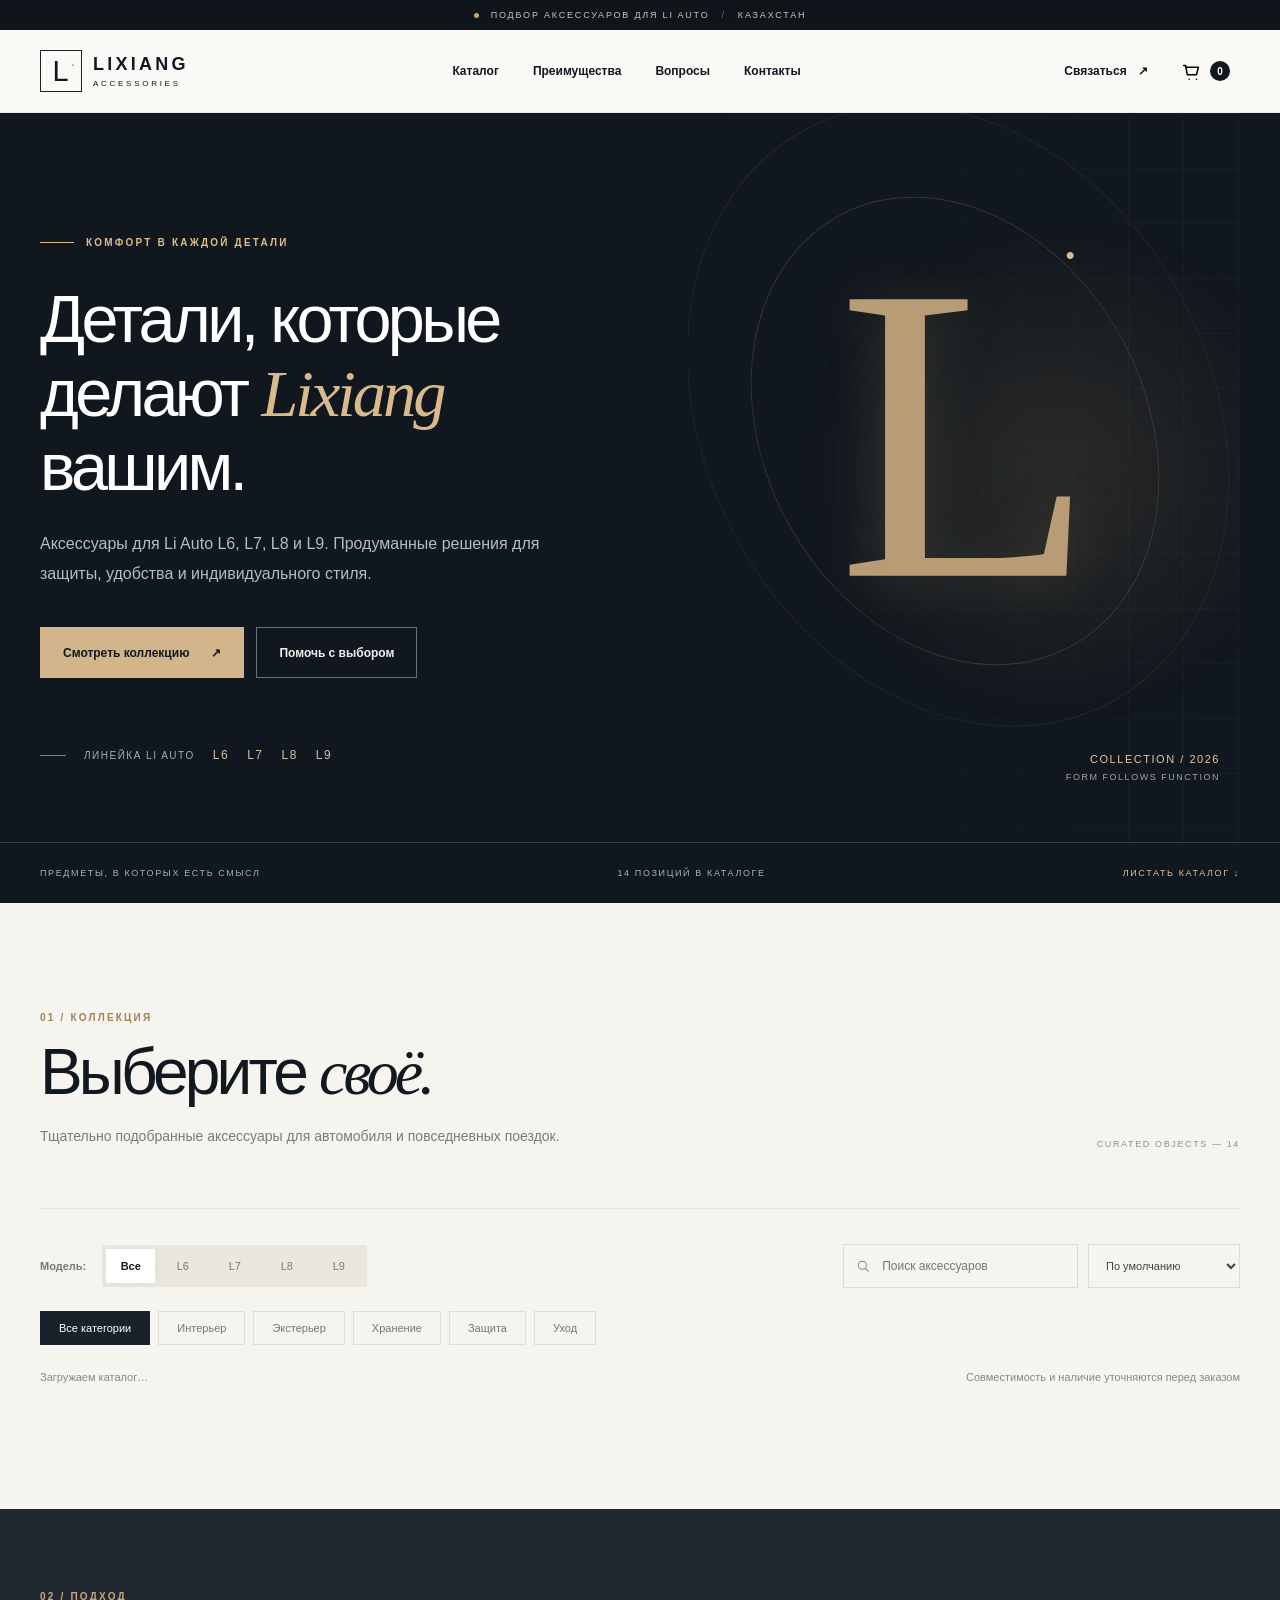
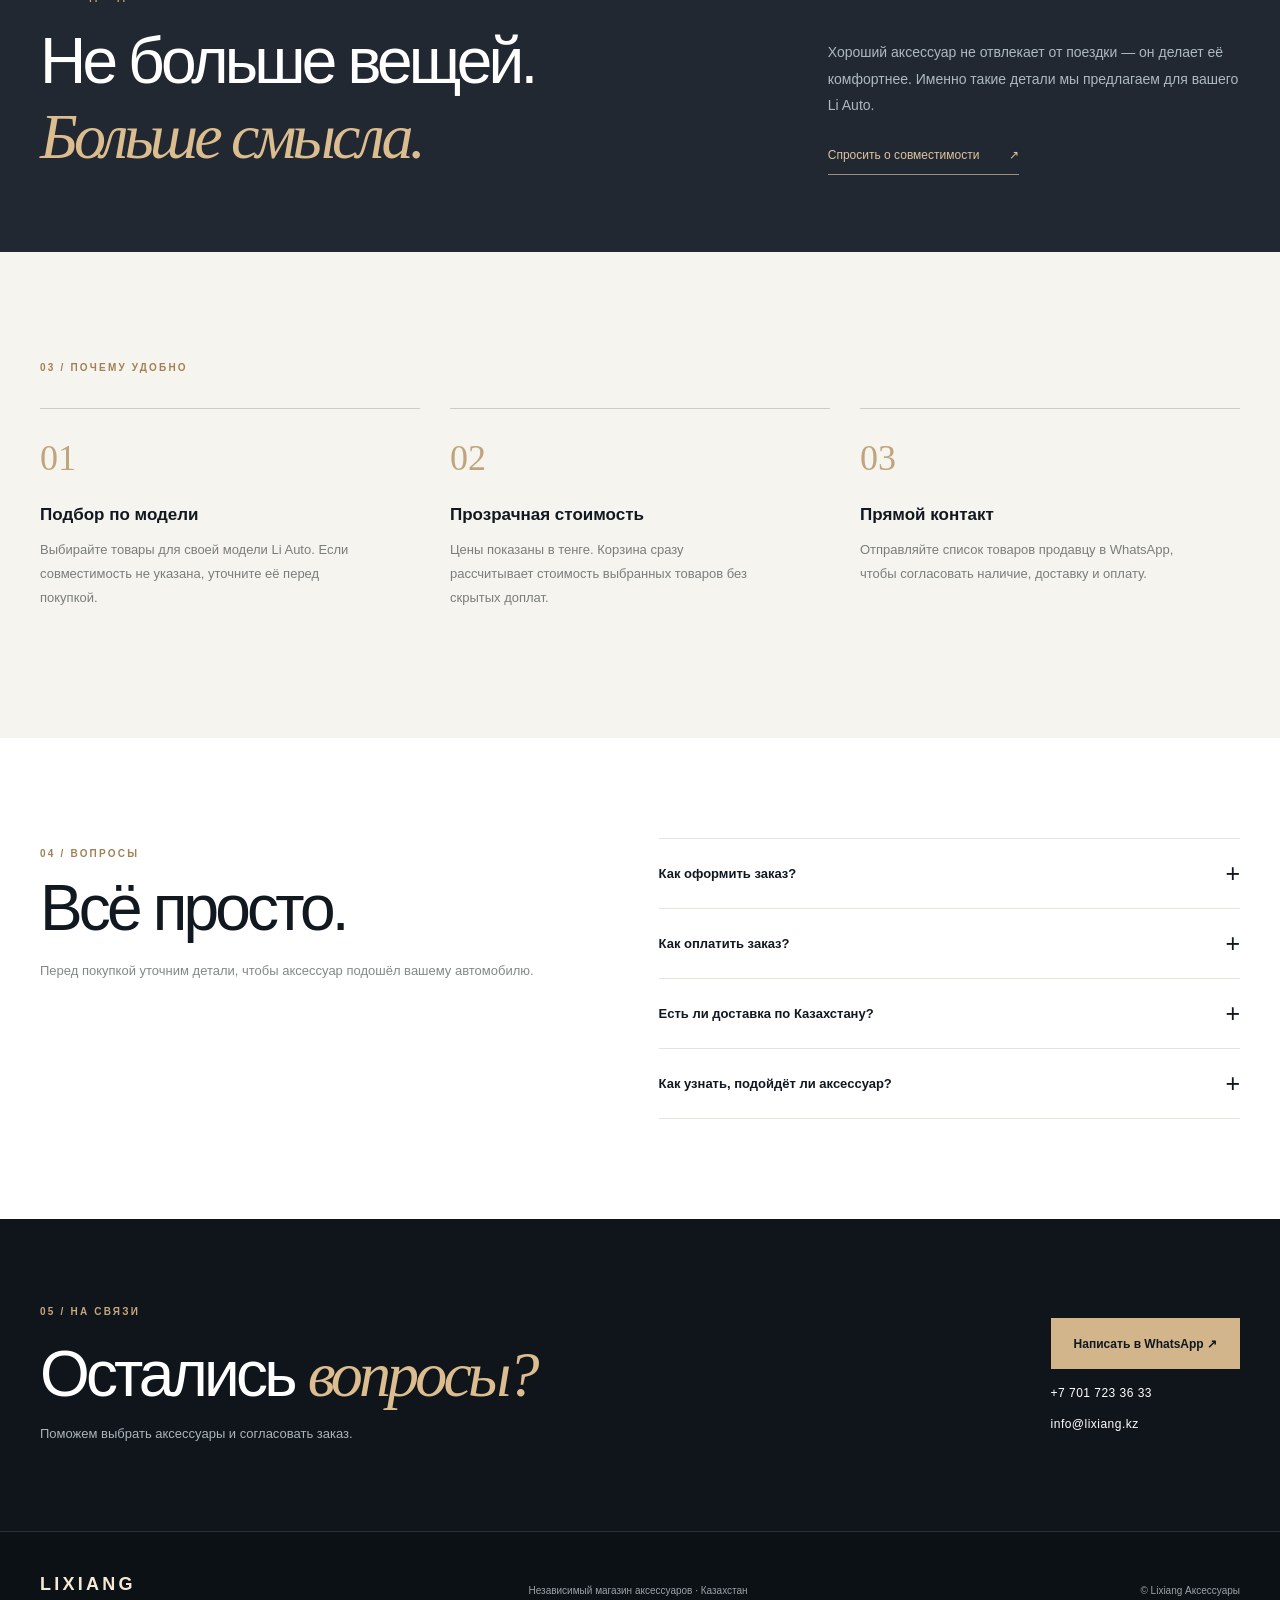
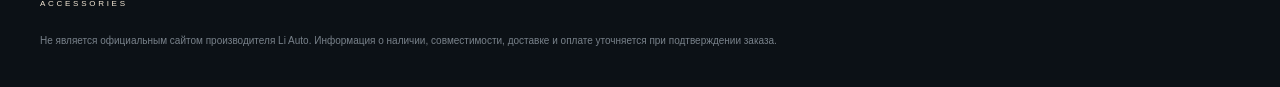
==== shop/index.html @ 600339a7 "feat(shop): add independent Lixiang accessories storefront without Lovable" ====
<!doctype html>
<html lang="ru">
<head>
<meta charset="utf-8">
<meta http-equiv="Content-Security-Policy" content="default-src 'self'; base-uri 'none'; object-src 'none'; script-src 'self' 'sha256-3fXOrPeGyuRZbx+wxXhkWJjsPsf8g+P8FUxgXptpNgQ='; style-src 'self' 'unsafe-inline'; img-src 'self' data: https://shop-magic-maker-82.lovable.app; connect-src 'self'; form-action 'none'; upgrade-insecure-requests">
<meta name="viewport" content="width=device-width,initial-scale=1,viewport-fit=cover">
<meta name="theme-color" content="#10151b">
<meta name="description" content="Аксессуары для Li Auto L6, L7, L8 и L9. Каталог, подбор и заказ через WhatsApp в Казахстане.">
<meta name="color-scheme" content="light">
<meta property="og:title" content="Lixiang Аксессуары — детали вашего комфорта">
<meta property="og:description" content="Продуманные аксессуары для Li Auto. Выберите товары и отправьте заказ через WhatsApp.">
<meta property="og:type" content="website">

<link rel="icon" href="data:image/svg+xml,%3Csvg%20xmlns=%22http://www.w3.org/2000/svg%22%20viewBox=%220%200%2064%2064%22%3E%3Crect%20width=%2264%22%20height=%2264%22%20rx=%2214%22%20fill=%22%2310151b%22/%3E%3Cpath%20d=%22M21%2013v38h24%22%20fill=%22none%22%20stroke=%22%23c8a676%22%20stroke-width=%225%22%20stroke-linecap=%22square%22/%3E%3Ccircle%20cx=%2247%22%20cy=%2217%22%20r=%223%22%20fill=%22%23c8a676%22/%3E%3C/svg%3E
">
<title>Lixiang Аксессуары — детали вашего комфорта</title>

<style>:root{--ink:#111820;--muted:#7c827e;--cream:#f6f4ef;--paper:#fff;--line:#e6e4de;--gold:#c5a879;--goldlight:#e4cba4;--deep:#10151b;--font:Inter,-apple-system,BlinkMacSystemFont,'Segoe UI',Arial,sans-serif}*{box-sizing:border-box}html{scroll-behavior:smooth;scroll-padding-top:90px}body{margin:0;background:var(--cream);color:var(--ink);font-family:var(--font);-webkit-font-smoothing:antialiased}button,input,select,textarea{font:inherit}button{cursor:pointer}a{text-decoration:none;color:inherit}svg{width:22px;height:22px;fill:none;stroke:currentColor;stroke-width:1.7;stroke-linecap:round;stroke-linejoin:round}button:focus-visible,a:focus-visible,input:focus-visible,select:focus-visible,textarea:focus-visible,summary:focus-visible{outline:3px solid #bd925b;outline-offset:3px}section{scroll-margin-top:90px}.container{width:min(1300px,calc(100% - 80px));margin:auto}.skip{position:fixed;top:-80px;left:12px;background:#fff;padding:12px;z-index:300}.skip:focus{top:8px}.announcement{height:30px;background:#10151b;color:#c8c5c0;text-align:center;letter-spacing:.2em;font-size:9px;display:flex;align-items:center;justify-content:center;gap:12px}.announcement-dot{width:5px;height:5px;border-radius:100%;background:#c8a676}.announcement-sep{color:#756b61}.site-header{background:rgba(250,249,246,.94);backdrop-filter:blur(18px);border-bottom:1px solid rgba(20,29,33,.06);position:sticky;top:0;z-index:40}.nav{min-height:82px;display:flex;align-items:center;justify-content:space-between;gap:22px}.brand{display:flex;align-items:center;gap:11px;white-space:nowrap}.brand-symbol{border:1.5px solid #1a2227;width:42px;height:42px;display:grid;place-items:center;font-size:29px;font-weight:500;letter-spacing:-.1em;padding-right:4px;position:relative}.brand-cut{font-size:15px;position:absolute;right:9px;top:4px;color:#ac8c5d}.brand-name,.footer-brand{font-size:18px;font-weight:750;letter-spacing:.18em}.brand-name small,.footer-brand small{display:block;font-weight:450;letter-spacing:.34em;font-size:8px;margin-top:4px}.desktop-nav{display:flex;gap:34px}.desktop-nav a,.nav-contact{font-size:12px;font-weight:600;transition:color .2s}.desktop-nav a:hover,.nav-contact:hover{color:#a88758}.nav-actions{display:flex;gap:22px;align-items:center}.nav-contact span{margin-left:8px}.cart-nav{display:flex;align-items:center;gap:8px;border:0;background:transparent;padding:10px}.cart-count{display:grid;place-items:center;border-radius:100%;font-size:10px;font-weight:700;background:var(--ink);color:#fff;width:20px;height:20px}.hero{background:#11171e;color:#fff;overflow:hidden}.hero-layout{display:grid;grid-template-columns:54% 46%;min-height:635px}.hero-copy{padding:124px 40px 80px 0;position:relative;z-index:2}.eyebrow,.kicker{font-size:10px;font-weight:750;letter-spacing:.22em;text-transform:uppercase;color:#a18155}.eyebrow{display:flex;align-items:center;gap:12px;color:#dfbd88}.eyebrow .line{height:1px;width:34px;background:#dfbd88}.hero h1{font-size:clamp(46px,5.2vw,80px);font-weight:430;letter-spacing:-.055em;line-height:1.11;margin:35px 0 24px;max-width:720px}.hero h1 em{font-family:Georgia,'Times New Roman',serif;color:#d8ba8c;font-weight:400;letter-spacing:-.045em}.hero-copy>p{font-size:16px;line-height:1.9;color:#b4bdc2;max-width:550px;margin:0}.hero-actions{display:flex;gap:12px;margin-top:38px;flex-wrap:wrap}.btn{min-height:51px;display:inline-flex;align-items:center;justify-content:center;gap:22px;padding:0 22px;border:1px solid transparent;font-size:12px;font-weight:700;transition:transform .2s,background .2s,color .2s;white-space:nowrap}.btn:hover{transform:translateY(-2px)}.btn-gold{background:#d2b58a;color:#111820}.btn-gold:hover{background:#f0d0a0}.btn-ghost{border-color:#65717b;color:#f1f0ee;background:transparent}.btn-ghost:hover{border-color:#d2b58a}.btn-dark{background:var(--ink);color:#fff}.btn-dark:hover{background:#2b3540}.btn-block{width:100%}.hero-proof{font-size:10px;color:#a3aeb4;letter-spacing:.15em;display:flex;align-items:center;gap:18px;flex-wrap:wrap;margin-top:70px}.hero-proof b{font-size:12px;color:#d4c0a3;font-weight:450}.proof-line{height:1px;width:26px;background:#77828c}.hero-art{position:relative;overflow:hidden;min-height:480px}.art-grid{position:absolute;inset:0;background-image:linear-gradient(to right,rgba(208,201,185,.035) 1px,transparent 1px),linear-gradient(to bottom,rgba(208,201,185,.035) 1px,transparent 1px);background-size:55px 55px;mask-image:linear-gradient(to right,transparent,#000)}.art-glow{position:absolute;width:540px;height:540px;left:18%;top:12%;border-radius:50%;background:radial-gradient(circle,rgba(177,148,97,.16),transparent 65%);filter:blur(14px)}.art-orbit{position:absolute;border:1px solid rgba(201,172,130,.2);border-radius:50%;width:490px;height:490px;left:4%;top:10%;transform:rotate(-28deg) scaleX(.78)}.orbit-2{width:650px;height:650px;left:-10%;top:-3%;transform:rotate(-28deg) scaleX(.78);border-color:rgba(201,172,130,.1)}.art-monogram{position:absolute;top:44%;left:47%;transform:translate(-50%,-50%);font-size:clamp(220px,33vw,430px);font-family:Georgia,'Times New Roman',serif;font-weight:400;line-height:1;letter-spacing:-.09em;color:#b89c76;text-shadow:0 5px 55px rgba(210,178,133,.17)}.art-monogram span{position:absolute;font-size:.14em;right:-.09em;top:.05em;color:#d7bd95}.art-caption{position:absolute;bottom:60px;right:20px;display:flex;flex-direction:column;align-items:flex-end;gap:7px;letter-spacing:.17em;font-size:9px;color:#aaa59c}.art-caption small{color:#e6c89f;font-size:11px}.hero-bottom{height:61px;border-top:1px solid #37414a}.hero-bottom-inner{height:100%;display:flex;align-items:center;justify-content:space-between;gap:12px;font-size:9px;letter-spacing:.18em;color:#adb3b3}.hero-bottom-inner a{color:#e0c095}.shop-section{padding:99px 0 110px}.section-heading{display:flex;justify-content:space-between;align-items:end;gap:20px}.section-heading h2,.faq-layout h2{font-size:clamp(42px,5vw,67px);font-weight:470;letter-spacing:-.06em;line-height:1.12;margin:14px 0}.section-heading h2 i,.faq-layout h2 i{font-family:Georgia,serif;font-weight:400}.section-desc{margin-top:16px;color:#777c7a;font-size:14px;line-height:1.7}.collection-index{font-size:9px;letter-spacing:.18em;color:#929087;padding-bottom:14px}.shop-controls{display:flex;align-items:center;justify-content:space-between;gap:22px;padding:35px 0 23px;border-top:1px solid var(--line);margin-top:45px;flex-wrap:wrap}.model-filter{display:flex;align-items:center;gap:16px}.model-filter>span{font-size:11px;font-weight:650;color:#747a77}.model-segments{display:flex;gap:3px;background:#eae7df;padding:4px}.model-segments button{min-width:49px;border:none;padding:11px 13px;font-size:11px;background:transparent;color:#757a76;transition:all .2s}.model-segments button.active{background:#fff;color:#161a1c;box-shadow:0 1px 8px #0000000b;font-weight:700}.catalog-helpers{display:flex;gap:10px}.search-label{display:flex;gap:10px;align-items:center;height:44px;border:1px solid #dedbd3;background:transparent;padding:0 12px;width:235px}.search-label svg{width:16px;height:16px;opacity:.5}.search-label input{width:100%;outline:none;border:0;background:none;font-size:12px;color:var(--ink)}.sort-label select{height:44px;background:transparent;border:1px solid #dedbd3;padding:0 24px 0 13px;color:#444;font-size:11px}.category-list{display:flex;gap:8px;flex-wrap:wrap}.category-list button{border:1px solid #e0ddd6;padding:10px 18px;color:#717874;background:transparent;font-size:11px;transition:all .2s}.category-list button.active,.category-list button:hover{color:#fff;background:#19212b;border-color:#19212b}.result-status{display:flex;justify-content:space-between;gap:12px;font-size:11px;color:#868982;margin:26px 0 16px}.product-grid{display:grid;grid-template-columns:repeat(4,minmax(0,1fr));gap:19px}.product-card{position:relative;min-width:0}.product-media{height:300px;position:relative;background:#e9e6df;overflow:hidden;display:flex;align-items:center;justify-content:center}.product-media img{width:100%;height:100%;object-fit:contain;display:block;position:relative;z-index:1;transition:transform .4s}.product-media:hover img{transform:scale(1.05)}.img-placeholder{position:absolute;inset:0;display:grid;place-items:center;color:#b8b0a5;background:radial-gradient(circle at 70% 40%,#f7f5f0,#e5e2db)}.img-placeholder span{font-size:58px;letter-spacing:-.07em;font-family:Georgia,serif;opacity:.25}.product-label{position:absolute;top:13px;left:13px;background:#fffdf7ee;padding:7px 10px;font-size:9px;letter-spacing:.1em;text-transform:uppercase;z-index:2}.product-info{padding:15px 1px 22px}.product-meta{font-size:9px;letter-spacing:.13em;text-transform:uppercase;color:#9a8e79;margin-bottom:9px;min-height:14px}.product-title{font-size:14px;font-weight:600;line-height:1.5;min-height:42px;margin:0}.product-price-row{display:flex;justify-content:space-between;align-items:center;margin-top:14px;gap:10px}.product-price{font-size:15px;font-weight:750;letter-spacing:-.03em}.product-add{width:34px;height:34px;border:1px solid #c6c3b9;background:transparent;font-size:23px;font-weight:350;line-height:1;transition:background .2s}.product-add:hover{background:#1b2329;color:#fff}.product-more{width:100%;height:100%;position:absolute;inset:0;z-index:1;background:transparent;border:0;font-size:0}.empty-state{padding:60px 20px;text-align:center;background:#fff}.editorial{background:#212831;padding:77px 0;color:white}.editorial-layout{display:grid;grid-template-columns:1.1fr .7fr;gap:140px;align-items:end}.light{color:#c6a77a}.editorial h2,.contact-wrap h2{font-size:clamp(43px,5vw,67px);letter-spacing:-.06em;line-height:1.18;font-weight:450;margin:20px 0 0}.editorial h2 i,.contact-wrap h2 i{font-family:Georgia,serif;color:#dbbd8f;font-weight:400}.editorial-layout p{line-height:1.9;color:#aeb8bf;font-size:14px}.editorial-link{display:inline-flex;gap:30px;margin-top:15px;padding-bottom:12px;border-bottom:1px solid #9c907e;color:#dec39d;font-size:12px}.benefit-section{padding:100px 0}.benefit-grid{display:grid;grid-template-columns:repeat(3,1fr);margin-top:35px;gap:30px}.benefit-grid article{border-top:1px solid #d1ccc2;padding:28px 20px 15px 0}.benefit-number{font-family:Georgia,serif;font-size:36px;color:#bfa47d}.benefit-grid h3{font-size:17px;margin:26px 0 12px}.benefit-grid p{font-size:13px;line-height:1.85;color:#797e7b;max-width:320px}.faq-section{background:#fff;padding:100px 0}.faq-layout{display:grid;grid-template-columns:1fr 1.1fr;gap:90px}.faq-layout>div>p:last-child{font-size:13px;color:#838986;line-height:1.8}.faq-list{border-top:1px solid #e6e3dd}.faq-list details{border-bottom:1px solid #e6e3dd;padding:20px 0}.faq-list summary{display:flex;justify-content:space-between;align-items:center;list-style:none;font-size:13px;font-weight:650;cursor:pointer;gap:12px}.faq-list summary::-webkit-details-marker{display:none}.faq-list summary span{font-size:25px;font-weight:300}.faq-list details[open] summary span{transform:rotate(45deg)}.faq-list p{font-size:12px;color:#818681;line-height:1.8;margin:12px 35px 0 0}.contact-section{background:#10151b;color:#fff;padding:77px 0}.contact-wrap{display:flex;align-items:center;justify-content:space-between;gap:30px}.contact-wrap p:not(.kicker){font-size:13px;color:#abb4bb}.contact-actions{display:flex;align-items:flex-start;flex-direction:column;gap:17px}.contact-actions>a:not(.btn){font-size:12px;letter-spacing:.04em}.site-footer{background:#0c1116;color:#b3bbc0;padding:42px 0 38px;border-top:1px solid #28323a}.footer-wrap{display:flex;align-items:center;justify-content:space-between;gap:20px}.footer-brand{color:#f5e9d6}.footer-wrap>span:not(.footer-brand){font-size:10px;color:#9aa2a8}.footer-disclaimer{font-size:10px;line-height:1.6;color:#78818a;margin-top:25px}.overlay{position:fixed;inset:0;background:rgba(10,16,22,.64);z-index:100;backdrop-filter:blur(3px)}.drawer{position:fixed;z-index:110;top:0;right:0;width:min(480px,100%);height:100dvh;background:var(--paper);display:flex;flex-direction:column;box-shadow:-12px 0 55px rgba(0,0,0,.2)}.drawer[hidden],.overlay[hidden],.modal[hidden],.empty-state[hidden],.toast[hidden],.form-error[hidden]{display:none!important}.drawer-head{padding:30px;display:flex;justify-content:space-between;align-items:start;border-bottom:1px solid var(--line)}.drawer-head h2{margin:7px 0 0;font-size:31px;font-weight:500;letter-spacing:-.04em}.drawer-head h2 span{font-size:13px;color:#999}.close-button{border:0;background:#f0eee8;font-size:27px;width:38px;height:38px;line-height:1}.drawer-content{padding:20px 27px;flex:1;overflow-y:auto}.cart-line{display:grid;grid-template-columns:80px 1fr;gap:16px;border-bottom:1px solid #eae7e1;padding:13px 0 22px}.cart-line img{width:80px;height:90px;object-fit:contain;background:#eee}.cart-line h3{font-size:13px;line-height:1.4;margin:0 0 8px}.cart-line b{font-size:13px}.cart-line-controls{margin-top:11px;display:flex;align-items:center;justify-content:space-between}.qty-control{display:inline-flex;border:1px solid #dedbd5;align-items:center}.qty-control button{width:29px;height:29px;border:0;background:transparent}.qty-control span{font-size:12px;min-width:28px;text-align:center}.remove-btn{background:none;border:none;text-decoration:underline;color:#9b958d;font-size:11px}.drawer-footer{border-top:1px solid var(--line);padding:23px 27px 30px}.cart-total,.checkout-summary{display:flex;justify-content:space-between;gap:10px;font-size:13px}.cart-total strong,.checkout-summary strong{font-size:20px}.drawer-footer p{font-size:11px;line-height:1.5;color:#818782;margin:14px 0 22px}.cart-empty{padding:60px 0;color:#818782;text-align:center;font-size:13px;line-height:1.8}.modal{position:fixed;z-index:120;top:50%;left:50%;transform:translate(-50%,-50%);width:min(850px,calc(100% - 24px));max-height:calc(100dvh - 32px);overflow:auto;background:#fff;box-shadow:0 15px 70px #0004}.modal-close{position:sticky;top:14px;float:right;margin:14px 14px -54px 0;z-index:5}.modal-layout{display:grid;grid-template-columns:1fr 1fr}.modal-media{background:#edeae4;min-height:440px;display:grid;place-items:center;position:relative}.modal-media img{width:100%;height:430px;object-fit:contain}.modal-copy{padding:64px 42px 44px}.modal-copy h2{font-size:30px;line-height:1.2;font-weight:500;letter-spacing:-.04em;margin:18px 0}.modal-copy>p{font-size:13px;line-height:1.9;color:#808681}.modal-models{margin:25px 0;font-size:11px;color:#818681}.modal-price{font-size:27px;font-weight:750;margin:22px 0}.modal-hint{font-size:11px;color:#939894}.gallery-controls{position:absolute;bottom:18px;display:flex;gap:8px}.gallery-controls button{background:#fff;border:1px solid #d1c9bd;border-radius:50%;width:25px;height:25px;font-size:0}.gallery-controls button.active{background:#a68b66}.checkout-modal{max-width:510px}.checkout-content{padding:44px}.checkout-content h2{font-size:33px;font-weight:450;margin:12px 0}.checkout-content>p{font-size:12px;line-height:1.7;color:#838782}.checkout-summary{background:#f6f3ec;padding:17px;margin:22px 0}.checkout-content form{display:flex;flex-direction:column;gap:15px}.checkout-content form label{font-size:12px;font-weight:650}.checkout-content input,.checkout-content textarea,.checkout-content select{display:block;border:1px solid #dedbd3;padding:13px;background:white;width:100%;margin-top:7px;outline:none;border-radius:0;color:#222}.checkout-content textarea{min-height:64px;resize:vertical}.checkout-content form small{font-size:10px;color:#818681;line-height:1.6}.form-error{background:#fff1ed;border-left:3px solid #c35342;padding:12px;color:#9b3027;font-size:12px;margin:0}.mobile-cart{display:none}.toast{position:fixed;bottom:26px;left:50%;transform:translateX(-50%);background:#1b252d;color:#fff;padding:13px 23px;font-size:12px;z-index:140;box-shadow:0 4px 20px #0002}.sr-only{position:absolute;width:1px;height:1px;padding:0;margin:-1px;overflow:hidden;clip:rect(0,0,0,0);white-space:nowrap;border:0}body.modal-open{overflow:hidden}@media(max-width:1100px){.product-grid{grid-template-columns:repeat(3,1fr)}.hero-layout{grid-template-columns:55% 45%}.hero-copy{padding-top:100px}.desktop-nav{gap:18px}.nav-contact{display:none}}@media(max-width:780px){.container{width:min(100% - 38px,1300px)}.announcement{font-size:8px}.nav{min-height:67px}.brand-name{font-size:15px}.brand-symbol{height:36px;width:36px;font-size:24px}.desktop-nav{display:none}.hero-layout{display:block;min-height:0}.hero-copy{padding:78px 0 52px}.hero h1{font-size:clamp(44px,10vw,70px);margin:24px 0}.hero-copy>p{font-size:14px;line-height:1.75}.hero-proof{margin-top:54px}.hero-art{position:absolute;pointer-events:none;right:-40%;top:140px;width:90%;min-height:350px;opacity:.18}.hero-bottom-inner{font-size:7px}.hero-bottom-inner span:nth-child(2){display:none}.shop-section{padding:70px 0}.collection-index{display:none}.shop-controls{gap:20px}.catalog-helpers{width:100%}.search-label{flex:1;width:auto}.product-grid{grid-template-columns:repeat(2,minmax(0,1fr));gap:17px 12px}.product-media{height:220px}.result-status #compat-note{display:none}.editorial-layout,.faq-layout{grid-template-columns:1fr;gap:25px}.editorial h2{font-size:50px}.benefit-grid{gap:18px}.contact-wrap{align-items:start}.footer-wrap{flex-wrap:wrap}.mobile-cart{position:fixed;left:14px;right:14px;bottom:calc(10px + env(safe-area-inset-bottom));z-index:50;background:#1d2831;color:#fff;border:none;box-shadow:0 10px 35px #0003;min-height:52px;display:none;justify-content:space-around;align-items:center;gap:14px;font-size:12px;font-weight:650}.mobile-cart.show{display:flex}.mobile-cart span:last-child{color:#d4bd98}.modal-layout{grid-template-columns:1fr}.modal-media{min-height:320px}.modal-media img{height:310px}.modal-copy{padding:27px}.modal-copy h2{font-size:27px}}@media(max-width:520px){.hero-actions .btn{width:100%}.hero-copy{padding-top:68px}.hero-proof{gap:13px;font-size:8px}.hero-proof b{font-size:10px}.hero-bottom{height:50px}.section-heading h2{font-size:47px}.model-filter{gap:9px}.model-segments button{min-width:38px;padding:10px 8px}.shop-controls{margin-top:30px}.category-list{flex-wrap:nowrap;overflow-x:auto;padding-bottom:4px}.category-list button{white-space:nowrap}.sort-label select{max-width:142px}.product-media{height:185px}.product-label{top:7px;left:7px;padding:5px 7px;font-size:8px}.product-title{font-size:12px;min-height:38px}.product-info{padding-top:11px}.product-price{font-size:13px}.editorial{padding:60px 0}.benefit-section,.faq-section{padding:60px 0}.benefit-grid{grid-template-columns:1fr;gap:0}.benefit-grid article{padding:23px 0}.benefit-grid h3{margin:12px 0}.contact-wrap{display:block}.contact-actions{margin-top:26px}.checkout-content{padding:30px 22px}.drawer-head{padding:23px}.drawer-content{padding:15px 20px}.drawer-footer{padding:22px 20px}.site-footer{padding-bottom:70px}}@media(prefers-reduced-motion:reduce){html{scroll-behavior:auto}*,*:before,*:after{transition:none!important;animation:none!important}}
</style>
<script id="embedded-catalog" type="application/json">[{"id":"p1","name":"Колпачки на колесные гайки","price":6000,"category":"exterior","models":["L7","L8","L9"],"description":"Комплект из 20 колпачков из ABS-пластика для колесных гаек.","image":"https://shop-magic-maker-82.lovable.app/__l5e/assets-v1/df625fc8-eb6c-4b08-add3-9f7f9615cf31/p1_1.jpg","gallery":["https://shop-magic-maker-82.lovable.app/__l5e/assets-v1/b5d4e0dd-d737-4b68-bbfd-159d3fa55efe/p1_2.jpg","https://shop-magic-maker-82.lovable.app/__l5e/assets-v1/a09e6d2e-9964-4346-b21d-17ebcb96ee5d/p1_3.jpg"]},{"id":"p2","name":"Магнитные крышки зарядного порта","price":5000,"category":"protection","models":["L6","L7","L8","L9"],"description":"Две магнитные защитные крышки для зарядного порта.","image":"https://shop-magic-maker-82.lovable.app/__l5e/assets-v1/ef73540e-3dbe-420a-a611-d2492fadd89a/p2_1.jpg"},{"id":"p3","name":"Парковочная табличка с номером","price":5000,"category":"interior","models":[],"description":"Металлическая табличка для временного контактного номера в автомобиле.","image":"https://shop-magic-maker-82.lovable.app/__l5e/assets-v1/89efdadb-3a64-4b26-b961-cd876a3998f8/p3_1.jpg"},{"id":"p4","name":"Защита воздухозаборников","price":4500,"category":"exterior","models":["L7","L8","L9"],"description":"Защитные крышки для воздухозаборников.","image":"https://shop-magic-maker-82.lovable.app/__l5e/assets-v1/2125568e-71e3-46cf-8cff-a9ceb00ebcbf/p4_1.jpg"},{"id":"p5","name":"Органайзер для холодильника","price":12000,"category":"organizers","models":["L6","L7"],"description":"Силиконовый органайзер с ковриком и держателями для стаканов.","image":"https://shop-magic-maker-82.lovable.app/__l5e/assets-v1/434b83ec-7b66-4742-8f3c-d01cd27aa47f/p5_1.jpg"},{"id":"p6","name":"Защитная панель холодильника","price":11000,"category":"protection","models":["L7","L8","L9"],"description":"Защитная крышка для задней части холодильника.","image":"https://shop-magic-maker-82.lovable.app/__l5e/assets-v1/0d86f7e9-3ffe-4fef-9c50-a30bd1b9eb28/p6_1.jpg"},{"id":"p7","name":"Накладка на подлокотник","price":15000,"category":"interior","models":["L6","L7","L8","L9"],"description":"Накладка для защиты центрального подлокотника.","image":"https://shop-magic-maker-82.lovable.app/__l5e/assets-v1/7f972bf3-38a6-4a6b-b6ac-129d2bf3b028/p7_1.jpg"},{"id":"p8","name":"Защитные стекла для камер, 2 шт.","price":2500,"category":"protection","models":[],"description":"Комплект из двух защитных стекол для автомобильных камер.","image":"https://shop-magic-maker-82.lovable.app/__l5e/assets-v1/9a698b13-f1f6-4afe-bbc9-7d814b85ff40/p8_1.jpg"},{"id":"p9","name":"Алюминиевые накладки на педали","price":15000,"category":"interior","models":[],"description":"Набор из трёх накладок с резиновыми вставками. Совместимость уточняется.","image":"https://shop-magic-maker-82.lovable.app/__l5e/assets-v1/7f134c26-f15d-44d9-9008-5138dc4258c2/p9_1.jpg"},{"id":"p10","name":"Защитные чехлы дверных петель","price":6500,"category":"protection","models":[],"description":"Четыре силиконовых чехла для защиты петель дверных замков.","image":"https://shop-magic-maker-82.lovable.app/__l5e/assets-v1/9b160072-5edd-4796-8984-b243db681b6d/p10_1.jpg"},{"id":"p11","name":"Металлическая автомобильная пепельница","price":4500,"category":"interior","models":[],"description":"Компактная металлическая пепельница для салона автомобиля.","image":"https://shop-magic-maker-82.lovable.app/__l5e/assets-v1/04bc9f50-d87e-465a-9ad3-3d782e29d468/p11_1.jpg"},{"id":"p12","name":"Двойная сетка для багажника","price":11000,"category":"organizers","models":[],"description":"Сетчатый органайзер для удобного размещения вещей в багажнике.","image":"https://shop-magic-maker-82.lovable.app/__l5e/assets-v1/ea50cd9b-7d27-43c6-a0e6-48ccbd6419e9/p12_1.jpg"},{"id":"p13","name":"Средство для очистки салона","price":7000,"category":"care","models":["L6","L7","L8","L9"],"description":"Спрей для ухода за интерьером. Перед применением проверяйте инструкцию для материала салона.","image":"https://shop-magic-maker-82.lovable.app/__l5e/assets-v1/99cc3d5f-87a0-4024-9bd2-00ebce76d68b/p13_1.jpg"},{"id":"p14","name":"Комплект ковриков для багажника","price":40000,"category":"protection","models":[],"description":"Три коврика из термопластичного эластомера (TPE). Уточните модель перед заказом.","image":"https://shop-magic-maker-82.lovable.app/__l5e/assets-v1/59948a75-0618-4772-9325-4aeb0c0cfd94/p14_1.jpg"}]</script>
<script>'use strict';
const WHATSAPP = '77017233633';
const CATS = Object.freeze({interior:'Интерьер',exterior:'Экстерьер',organizers:'Хранение',protection:'Защита',care:'Уход'});
const fmt = n => new Intl.NumberFormat('ru-RU',{maximumFractionDigits:0}).format(n)+' ₸';
const $ = s => document.querySelector(s);
const state = {products:[],cart:{},model:'all',category:'all',search:'',sort:'default',selected:null,gallery:0,dialog:null,lastFocus:null};
function node(tag,cls,text){let e=document.createElement(tag);if(cls)e.className=cls;if(text!==undefined)e.textContent=text;return e;}
function image(src,alt,loading='lazy') {let im=node('img');im.loading=loading;im.decoding='async';im.alt=alt;im.src=src;im.referrerPolicy='no-referrer';im.addEventListener('error',()=>{im.style.display='none'});return im;}
function localCart(){try{let x=JSON.parse(localStorage.getItem('lixiang_cart_v1')||'{}');return x&&typeof x==='object'&&!Array.isArray(x)?x:{}}catch{return {}}}
function saveCart(){try{localStorage.setItem('lixiang_cart_v1',JSON.stringify(state.cart))}catch{}}
function getProduct(id){return state.products.find(p=>p.id===id)}
function validCart(){let out={};for(const [k,v] of Object.entries(state.cart)){if(getProduct(k)&&Number.isInteger(v)&&v>0&&v<=10)out[k]=v}state.cart=out;saveCart()}
function cartRows(){return Object.entries(state.cart).map(([id,qty])=>({p:getProduct(id),qty})).filter(x=>x.p)}
function cartTotal(){return cartRows().reduce((sum,{p,qty})=>sum+p.price*qty,0)}
function cartCount(){return cartRows().reduce((sum,{qty})=>sum+qty,0)}
function toast(msg){let e=$('#toast');e.textContent=msg;e.hidden=false;clearTimeout(toast.t);toast.t=setTimeout(()=>{e.hidden=true},2500)}
function productList(){const terms=state.search.trim().toLocaleLowerCase('ru-RU');let list=state.products.filter(p=>(state.category==='all'||p.category===state.category)&&(state.model==='all'||p.models.includes(state.model))&&(!terms||[p.name,p.description,(CATS[p.category]||'')].join(' ').toLocaleLowerCase('ru-RU').includes(terms)));if(state.sort==='price-asc')list.sort((a,b)=>a.price-b.price);else if(state.sort==='price-desc')list.sort((a,b)=>b.price-a.price);else if(state.sort==='title')list.sort((a,b)=>a.name.localeCompare(b.name,'ru'));return list}
function renderProducts(){let products=productList(),root=$('#products');root.replaceChildren();$('#result-count').textContent=`Найдено товаров: ${products.length}`;$('#empty-state').hidden=products.length>0;for(const p of products){let card=node('article','product-card'),media=node('div','product-media'),placeholder=node('div','img-placeholder'),mark=node('span',null,'L·'),label=node('span','product-label',CATS[p.category]);placeholder.append(mark);media.append(placeholder,image(p.image,p.name),label);let open=node('button','product-more','Подробнее');open.type='button';open.setAttribute('aria-label','Подробнее: '+p.name);open.addEventListener('click',()=>showProduct(p.id));media.append(open);let content=node('div','product-info'),meta=node('div','product-meta',p.models.length?'Li Auto / '+p.models.join(' · '):'Совместимость уточняется'),title=node('h3','product-title',p.name),priceRow=node('div','product-price-row'),price=node('b','product-price',fmt(p.price)),add=node('button','product-add','+');add.type='button';add.setAttribute('aria-label','Добавить в корзину: '+p.name);add.addEventListener('click',()=>addCart(p.id));priceRow.append(price,add);content.append(meta,title,priceRow);card.append(media,content);root.append(card)}}
function renderCart(){const rows=cartRows(),items=$('#cart-items');items.replaceChildren();const n=cartCount();$('#cart-count').textContent=String(n);$('#mobile-cart-count').textContent=String(n);$('#mobile-cart-sum').textContent=fmt(cartTotal());$('#drawer-count').textContent=`(${n})`;$('#cart-total').textContent=fmt(cartTotal());$('#checkout-total').textContent=fmt(cartTotal());$('#checkout-button').disabled=n===0;$('#mobile-cart').classList.toggle('show',n>0);if(!rows.length){items.append(node('div','cart-empty','В вашей корзине пока ничего нет. Выберите понравившиеся аксессуары из каталога.'));return}for(const {p,qty} of rows){let row=node('div','cart-line'),img=image(p.image,p.name),body=node('div'),name=node('h3',null,p.name),price=node('b',null,fmt(p.price*qty)),controls=node('div','cart-line-controls'),qtyBox=node('div','qty-control'),minus=node('button',null,'−'),value=node('span',null,String(qty)),plus=node('button',null,'+'),remove=node('button','remove-btn','Удалить');minus.setAttribute('aria-label','Уменьшить количество: '+p.name);plus.setAttribute('aria-label','Увеличить количество: '+p.name);remove.setAttribute('aria-label','Удалить: '+p.name);minus.addEventListener('click',()=>setCart(p.id,qty-1));plus.addEventListener('click',()=>setCart(p.id,qty+1));remove.addEventListener('click',()=>setCart(p.id,0));qtyBox.append(minus,value,plus);controls.append(qtyBox,remove);body.append(name,price,controls);row.append(img,body);items.append(row)}}
function setCart(id,qty){if(!getProduct(id))return;if(qty<=0)delete state.cart[id];else state.cart[id]=Math.min(10,Math.round(qty));saveCart();renderCart()}
function addCart(id){if(!getProduct(id))return;let q=state.cart[id]||0;if(q===10)return toast('Для заказа большего количества свяжитесь с продавцом');setCart(id,q+1);toast('Добавлено в корзину')}
function showDialog(id){state.lastFocus=document.activeElement;state.dialog=id;$('#overlay').hidden=false;$(id).hidden=false;document.body.classList.add('modal-open');$(id).focus()}
function closeDialog(){if(!state.dialog)return;$(state.dialog).hidden=true;$('#overlay').hidden=true;document.body.classList.remove('modal-open');state.dialog=null;if(state.lastFocus?.isConnected)state.lastFocus.focus()}
function showProduct(id){const p=getProduct(id);if(!p)return;state.selected=p;state.gallery=0;const body=$('#modal-body');body.replaceChildren();let layout=node('div','modal-layout'),media=node('div','modal-media'),picture=image(p.image,p.name,'eager'),info=node('div','modal-copy'),category=node('p','kicker',CATS[p.category]),title=node('h2',null,p.name),description=node('p',null,p.description),models=node('div','modal-models',p.models.length?'Указанная совместимость: '+p.models.join(', '):'Точная совместимость уточняется при заказе'),price=node('div','modal-price',fmt(p.price)),add=node('button','btn btn-dark btn-block','Добавить в корзину +'),hint=node('p','modal-hint','Наличие и совместимость подтверждаются продавцом.');add.type='button';add.addEventListener('click',()=>{addCart(p.id);closeDialog();showDialog('#drawer')});media.append(picture);const imgs=[p.image,...(p.gallery||[])];if(imgs.length>1){const dots=node('div','gallery-controls');imgs.forEach((src,i)=>{let b=node('button',i===0?'active':'');b.type='button';b.setAttribute('aria-label',`Фото ${i+1}`);b.addEventListener('click',()=>{picture.style.display='';picture.src=src;for(const other of dots.children)other.classList.remove('active');b.classList.add('active')});dots.append(b)});media.append(dots)}info.append(category,title,description,models,price,add,hint);layout.append(media,info);body.append(layout);showDialog('#product-modal')}
function showCheckout(){if(!cartCount())return;closeDialog();showDialog('#checkout-modal')}
function submitCheckout(event){event.preventDefault();const name=$('#buyer-name').value.trim().replace(/[\r\n]+/g,' ').slice(0,80),phone=$('#buyer-phone').value.trim(),comment=$('#comment').value.trim().replace(/[\r\n]+/g,' ').slice(0,220),delivery=$('#delivery').value,err=$('#form-error');let digits=phone.replace(/\D/g,'');if(name.length<2||!/^[\p{L}\p{M} .'-]+$/u.test(name)){err.textContent='Укажите корректное имя (не менее двух символов).';err.hidden=false;return}if(digits.length<10||digits.length>15){err.textContent='Укажите корректный контактный телефон.';err.hidden=false;return}if(!cartCount()){err.textContent='Добавьте хотя бы один товар.';err.hidden=false;return}err.hidden=true;let lines=['Здравствуйте! Хочу оформить заявку на аксессуары для Li Auto.','',...cartRows().map(({p,qty},i)=>`${i+1}. ${p.name} — ${qty} шт. × ${fmt(p.price)} = ${fmt(p.price*qty)}`),'',`Итого за товары: ${fmt(cartTotal())}`,'(Наличие, доставка и оплата требуют подтверждения продавцом)','',`Имя: ${name}`,`Телефон: ${phone}`,`Получение: ${delivery}`];if(comment)lines.push(`Комментарий: ${comment}`);const url='https://wa.me/'+WHATSAPP+'?text='+encodeURIComponent(lines.join('\n'));window.location.assign(url)}
function resetFilters(){state.model='all';state.category='all';state.search='';state.sort='default';$('#search').value='';$('#sort').value='default';updateFilters();renderProducts()}
function updateFilters(){document.querySelectorAll('[data-model]').forEach(b=>{let selected=b.dataset.model===state.model;b.classList.toggle('active',selected);b.setAttribute('aria-pressed',String(selected))});document.querySelectorAll('[data-category]').forEach(b=>{let selected=b.dataset.category===state.category;b.classList.toggle('active',selected);b.setAttribute('aria-pressed',String(selected))})}
function initializeControls(){document.querySelectorAll('[data-model]').forEach(b=>b.addEventListener('click',()=>{state.model=b.dataset.model;updateFilters();renderProducts()}));document.querySelectorAll('[data-category]').forEach(b=>b.addEventListener('click',()=>{state.category=b.dataset.category;updateFilters();renderProducts()}));$('#search').addEventListener('input',e=>{state.search=e.target.value;renderProducts()});$('#sort').addEventListener('change',e=>{state.sort=e.target.value;renderProducts()});$('#clear-filters').addEventListener('click',resetFilters);$('#cart-open').addEventListener('click',()=>showDialog('#drawer'));$('#mobile-cart').addEventListener('click',()=>showDialog('#drawer'));$('#drawer-close').addEventListener('click',closeDialog);$('#modal-close').addEventListener('click',closeDialog);$('#checkout-close').addEventListener('click',closeDialog);$('#overlay').addEventListener('click',closeDialog);$('#checkout-button').addEventListener('click',showCheckout);$('#checkout-form').addEventListener('submit',submitCheckout);document.addEventListener('keydown',e=>{if(e.key==='Escape')closeDialog();if(e.key!=='Tab'||!state.dialog)return;let elems=Array.from($(state.dialog).querySelectorAll('a[href],button:not(:disabled),input,select,textarea,[tabindex]:not([tabindex="-1"])')).filter(e=>e.getClientRects().length);if(!elems.length)return;const first=elems[0],last=elems[elems.length-1];if(e.shiftKey&&(document.activeElement===first||document.activeElement===$(state.dialog))){e.preventDefault();last.focus()}else if(!e.shiftKey&&document.activeElement===last){e.preventDefault();first.focus()}})}
async function main(){initializeControls();$('#year').textContent=String(new Date().getFullYear());try{const embedded=$('#embedded-catalog');let all;if(embedded){all=JSON.parse(embedded.textContent)}else{const response=await fetch('catalog.json',{cache:'no-cache'});if(!response.ok)throw new Error('HTTP '+response.status);all=await response.json()}if(!Array.isArray(all))throw new Error('Invalid catalog');state.products=all.filter(p=>typeof p.id==='string'&&typeof p.name==='string'&&Number.isSafeInteger(p.price)&&p.price>0&&Array.isArray(p.models)&&typeof p.image==='string');state.cart=localCart();validCart();renderProducts();renderCart()}catch(error){console.error('Catalog unavailable',error);$('#result-count').textContent='Каталог временно недоступен';$('#products').append(node('p',null,'Не удалось загрузить товары. Обновите страницу или свяжитесь с нами в WhatsApp.'))}}
main();
</script>
</head>
<body>
<a href="#catalog" class="skip">Перейти к каталогу</a>
<div class="announcement"><span class="announcement-dot"></span> ПОДБОР АКСЕССУАРОВ ДЛЯ LI AUTO <span class="announcement-sep">/</span> КАЗАХСТАН</div>
<header class="site-header">
  <div class="container nav">
    <a href="#top" class="brand" aria-label="Lixiang аксессуары, на главную"><span class="brand-symbol">L<span class="brand-cut">·</span></span><span class="brand-name">LIXIANG <small>ACCESSORIES</small></span></a>
    <nav class="desktop-nav" aria-label="Основная навигация"><a href="#catalog">Каталог</a><a href="#benefits">Преимущества</a><a href="#faq">Вопросы</a><a href="#contact">Контакты</a></nav>
    <div class="nav-actions"><a class="nav-contact" href="https://wa.me/77017233633" target="_blank" rel="noopener noreferrer">Связаться <span aria-hidden="true">↗</span></a><button class="cart-nav" id="cart-open" type="button" aria-label="Открыть корзину"><svg viewBox="0 0 24 24" aria-hidden="true"><path d="M4 6h2l2 10h10l2-8H7M10 21h.01M18 21h.01"/></svg><span class="cart-count" id="cart-count">0</span></button></div>
  </div>
</header>
<main id="top">
<section class="hero">
 <div class="container hero-layout">
  <div class="hero-copy"><div class="eyebrow"><span class="line"></span> КОМФОРТ В КАЖДОЙ ДЕТАЛИ</div><h1>Детали, которые делают <em>Lixiang</em> вашим.</h1><p>Аксессуары для Li Auto L6, L7, L8 и L9. Продуманные решения для защиты, удобства и индивидуального стиля.</p><div class="hero-actions"><a href="#catalog" class="btn btn-gold">Смотреть коллекцию <span aria-hidden="true">↗</span></a><a href="https://wa.me/77017233633?text=%D0%9F%D0%BE%D0%BC%D0%BE%D0%B3%D0%B8%D1%82%D0%B5%20%D0%BF%D0%BE%D0%B4%D0%BE%D0%B1%D1%80%D0%B0%D1%82%D1%8C%20%D0%B0%D0%BA%D1%81%D0%B5%D1%81%D1%81%D1%83%D0%B0%D1%80%D1%8B%20%D0%B4%D0%BB%D1%8F%20Li%20Auto" target="_blank" rel="noopener noreferrer" class="btn btn-ghost">Помочь с выбором</a></div><div class="hero-proof"><span class="proof-line"></span> ЛИНЕЙКА LI AUTO <b>L6</b><b>L7</b><b>L8</b><b>L9</b></div></div>
  <div class="hero-art" aria-hidden="true"><div class="art-grid"></div><div class="art-glow"></div><div class="art-orbit orbit-1"></div><div class="art-orbit orbit-2"></div><div class="art-monogram">L<span>·</span></div><div class="art-caption"><small>COLLECTION / 2026</small><span>FORM FOLLOWS FUNCTION</span></div></div>
 </div>
 <div class="hero-bottom"><div class="container hero-bottom-inner"><span>ПРЕДМЕТЫ, В КОТОРЫХ ЕСТЬ СМЫСЛ</span><span>14 ПОЗИЦИЙ В КАТАЛОГЕ</span><a href="#catalog">ЛИСТАТЬ КАТАЛОГ ↓</a></div></div>
</section>
<section class="shop-section" id="catalog"><div class="container">
 <div class="section-heading"><div><p class="kicker">01 / КОЛЛЕКЦИЯ</p><h2>Выберите <i>своё.</i></h2><p class="section-desc">Тщательно подобранные аксессуары для автомобиля и повседневных поездок.</p></div><span class="collection-index">CURATED OBJECTS — 14</span></div>
 <div class="shop-controls">
  <div class="model-filter"><span>Модель:</span><div class="model-segments" role="group" aria-label="Фильтр по модели"><button type="button" class="active" data-model="all" aria-pressed="true">Все</button><button type="button" data-model="L6" aria-pressed="false">L6</button><button type="button" data-model="L7" aria-pressed="false">L7</button><button type="button" data-model="L8" aria-pressed="false">L8</button><button type="button" data-model="L9" aria-pressed="false">L9</button></div></div>
  <div class="catalog-helpers"><label class="search-label"><svg viewBox="0 0 24 24" aria-hidden="true"><circle cx="10.8" cy="10.8" r="6.8"/><path d="m16 16 5 5"/></svg><input id="search" type="search" placeholder="Поиск аксессуаров" aria-label="Поиск товаров" maxlength="80"></label><label class="sort-label"><span class="sr-only">Сортировка</span><select id="sort"><option value="default">По умолчанию</option><option value="price-asc">Сначала дешевле</option><option value="price-desc">Сначала дороже</option><option value="title">По названию</option></select></label></div>
 </div>
 <div class="category-list" id="categories" role="group" aria-label="Категории"><button data-category="all" class="active" aria-pressed="true">Все категории</button><button data-category="interior" aria-pressed="false">Интерьер</button><button data-category="exterior" aria-pressed="false">Экстерьер</button><button data-category="organizers" aria-pressed="false">Хранение</button><button data-category="protection" aria-pressed="false">Защита</button><button data-category="care" aria-pressed="false">Уход</button></div>
 <div class="result-status"><span id="result-count" aria-live="polite">Загружаем каталог…</span><span id="compat-note">Совместимость и наличие уточняются перед заказом</span></div>
 <div class="product-grid" id="products" aria-live="polite"></div><div class="empty-state" id="empty-state" hidden><h3>Ничего не найдено</h3><p>Попробуйте другой запрос или сбросьте фильтры.</p><button id="clear-filters" class="btn btn-dark" type="button">Показать всё</button></div>
 </div></section>
<section class="editorial"><div class="container editorial-layout"><div><span class="kicker light">02 / ПОДХОД</span><h2>Не больше вещей.<br><i>Больше смысла.</i></h2></div><div><p>Хороший аксессуар не отвлекает от поездки — он делает её комфортнее. Именно такие детали мы предлагаем для вашего Li Auto.</p><a href="#contact" class="editorial-link">Спросить о совместимости <span>↗</span></a></div></div></section>
<section id="benefits" class="benefit-section"><div class="container"><p class="kicker">03 / ПОЧЕМУ УДОБНО</p><div class="benefit-grid"><article><span class="benefit-number">01</span><h3>Подбор по модели</h3><p>Выбирайте товары для своей модели Li Auto. Если совместимость не указана, уточните её перед покупкой.</p></article><article><span class="benefit-number">02</span><h3>Прозрачная стоимость</h3><p>Цены показаны в тенге. Корзина сразу рассчитывает стоимость выбранных товаров без скрытых доплат.</p></article><article><span class="benefit-number">03</span><h3>Прямой контакт</h3><p>Отправляйте список товаров продавцу в WhatsApp, чтобы согласовать наличие, доставку и оплату.</p></article></div></div></section>
<section id="faq" class="faq-section"><div class="container faq-layout"><div><p class="kicker">04 / ВОПРОСЫ</p><h2>Всё просто.</h2><p>Перед покупкой уточним детали, чтобы аксессуар подошёл вашему автомобилю.</p></div><div class="faq-list"><details><summary>Как оформить заказ?<span>+</span></summary><p>Добавьте товары в корзину, укажите контактные данные и отправьте заявку в WhatsApp. Продавец согласует наличие и условия.</p></details><details><summary>Как оплатить заказ?<span>+</span></summary><p>Онлайн-эквайринг Halyk ePay и Kaspi Pay пока не подключён. После согласования наличия продавец уточнит законный способ оплаты и выдачу чека.</p></details><details><summary>Есть ли доставка по Казахстану?<span>+</span></summary><p>Возможность, срок и стоимость доставки уточняются индивидуально перед подтверждением заказа.</p></details><details><summary>Как узнать, подойдёт ли аксессуар?<span>+</span></summary><p>Сообщите модель и год выпуска автомобиля. Если совместимость товара не подтверждена, продавец уточнит её перед заказом.</p></details></div></div></section>
<section id="contact" class="contact-section"><div class="container contact-wrap"><div><p class="kicker light">05 / НА СВЯЗИ</p><h2>Остались <i>вопросы?</i></h2><p>Поможем выбрать аксессуары и согласовать заказ.</p></div><div class="contact-actions"><a href="https://wa.me/77017233633" class="btn btn-gold" target="_blank" rel="noopener noreferrer">Написать в WhatsApp ↗</a><a href="tel:+77017233633">+7 701 723 36 33</a><a href="mailto:info@lixiang.kz">info@lixiang.kz</a></div></div></section>
</main>
<footer class="site-footer"><div class="container footer-wrap"><span class="footer-brand">LIXIANG <small>ACCESSORIES</small></span><span>Независимый магазин аксессуаров · Казахстан</span><span>© <span id="year"></span> Lixiang Аксессуары</span></div><div class="container footer-disclaimer">Не является официальным сайтом производителя Li Auto. Информация о наличии, совместимости, доставке и оплате уточняется при подтверждении заказа.</div></footer>
<button class="mobile-cart" id="mobile-cart" type="button" aria-label="Открыть корзину">Корзина <span id="mobile-cart-count">0</span><span id="mobile-cart-sum">0 ₸</span></button>
<div id="overlay" class="overlay" hidden></div>
<aside class="drawer" id="drawer" role="dialog" aria-modal="true" aria-label="Корзина" tabindex="-1" hidden><div class="drawer-head"><div><span class="kicker">ВАШ ВЫБОР</span><h2>Корзина <span id="drawer-count">(0)</span></h2></div><button class="close-button" id="drawer-close" type="button" aria-label="Закрыть корзину">×</button></div><div class="drawer-content" id="cart-items"></div><div class="drawer-footer"><div class="cart-total"><span>Итого за товары</span><strong id="cart-total">0 ₸</strong></div><p>Наличие и доставка согласовываются с продавцом.</p><button id="checkout-button" type="button" class="btn btn-dark btn-block">Оформить заказ <span>↗</span></button></div></aside>
<div class="modal" id="product-modal" role="dialog" aria-modal="true" aria-label="О товаре" tabindex="-1" hidden><button class="close-button modal-close" id="modal-close" type="button" aria-label="Закрыть">×</button><div id="modal-body"></div></div>
<div class="modal checkout-modal" id="checkout-modal" role="dialog" aria-modal="true" aria-labelledby="checkout-title" tabindex="-1" hidden><button class="close-button modal-close" id="checkout-close" type="button" aria-label="Закрыть">×</button><div class="checkout-content"><p class="kicker">ЗАЯВКА НА ЗАКАЗ</p><h2 id="checkout-title">Оформление</h2><p>Это не онлайн-оплата. Заказ отправится продавцу через WhatsApp, где вы согласуете наличие и условия.</p><div class="checkout-summary"><span>Итого за товары</span><strong id="checkout-total">0 ₸</strong></div><form id="checkout-form" novalidate><label>Как к вам обращаться?<input id="buyer-name" name="name" autocomplete="name" maxlength="80" required placeholder="Ваше имя"></label><label>Телефон для связи<input id="buyer-phone" name="phone" type="tel" inputmode="tel" autocomplete="tel" maxlength="24" required placeholder="+7 7XX XXX XX XX"></label><label>Как планируете получить заказ?<select id="delivery"><option>Уточню с продавцом</option><option>Доставка</option><option>Самовывоз, если доступен</option></select></label><label>Комментарий (необязательно)<textarea id="comment" maxlength="220" placeholder="Модель автомобиля, пожелания..."></textarea></label><p id="form-error" class="form-error" role="alert" hidden></p><button type="submit" class="btn btn-dark btn-block">Отправить в WhatsApp ↗</button><small>Данные не сохраняются на сайте. Они включаются в сообщение, которое вы отправляете самостоятельно через WhatsApp.</small></form></div></div>
<div class="toast" id="toast" role="status" aria-live="polite" hidden></div>
</body>
</html>
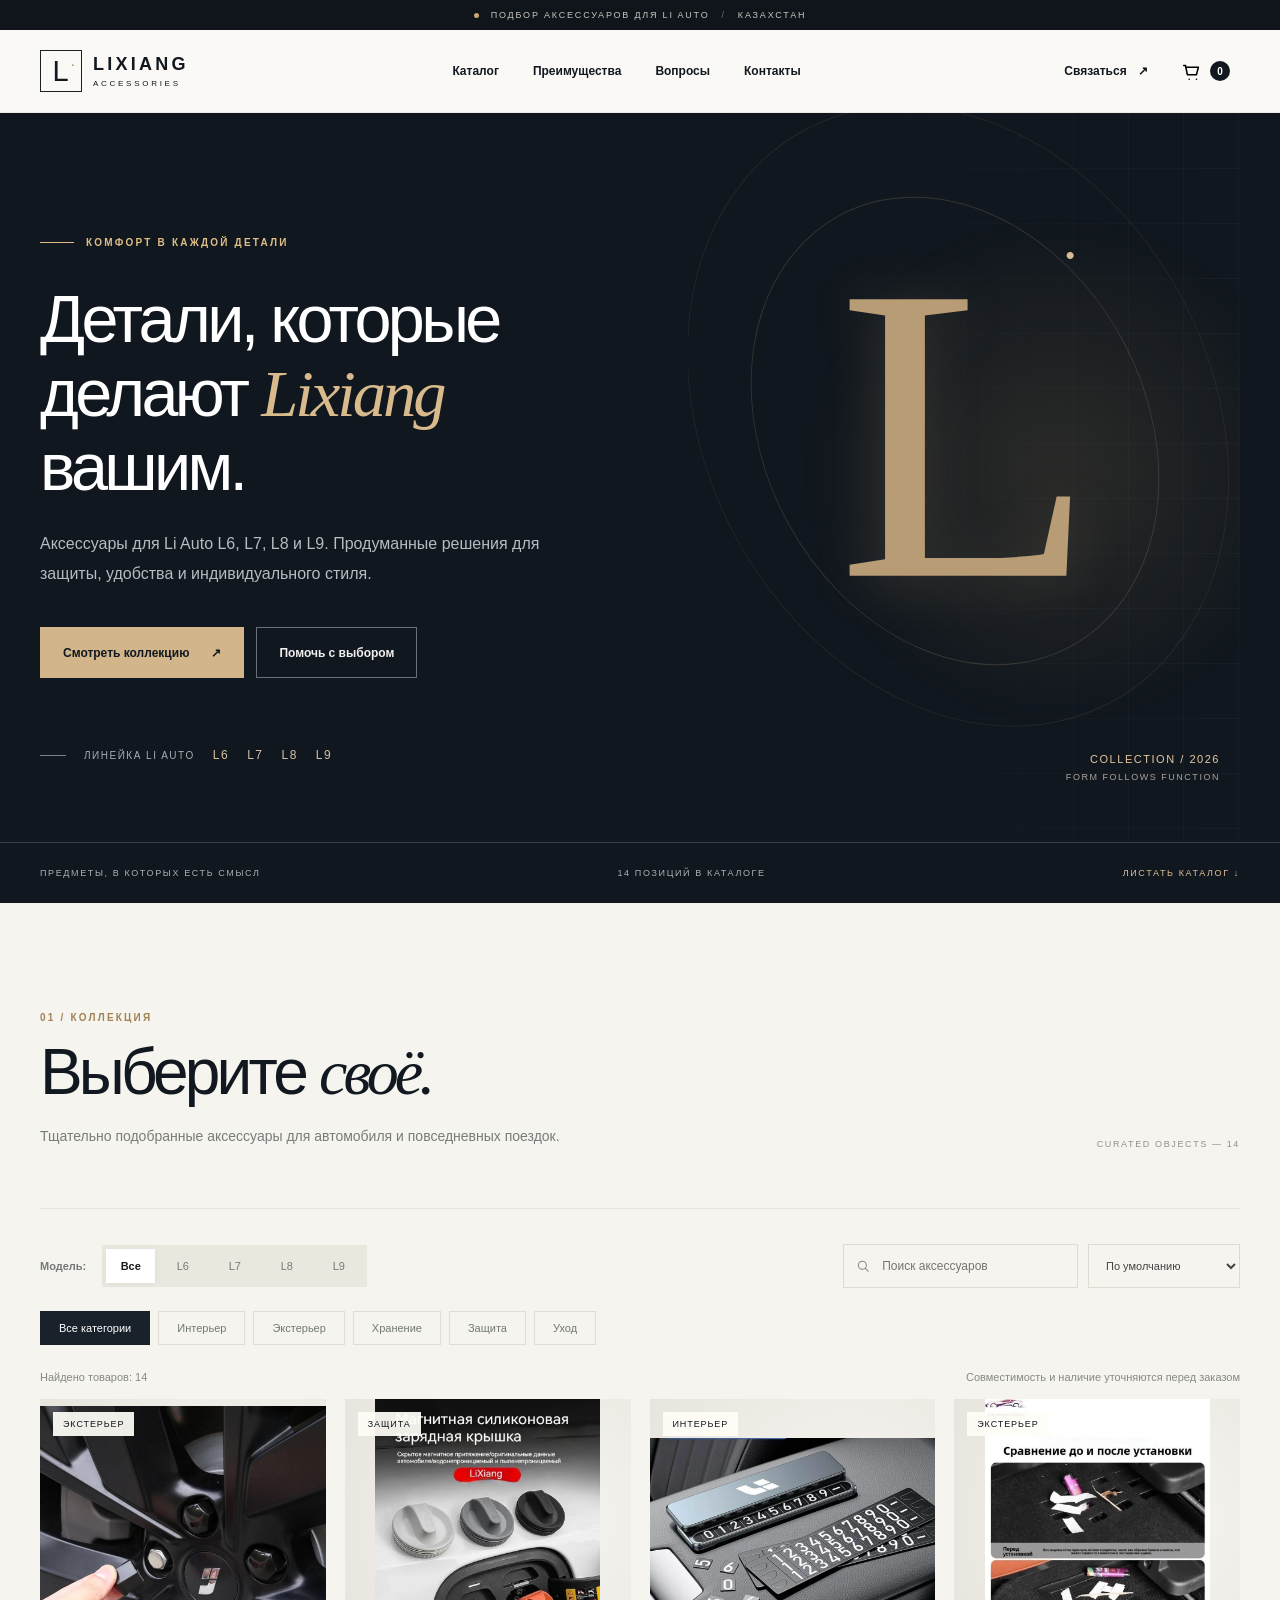
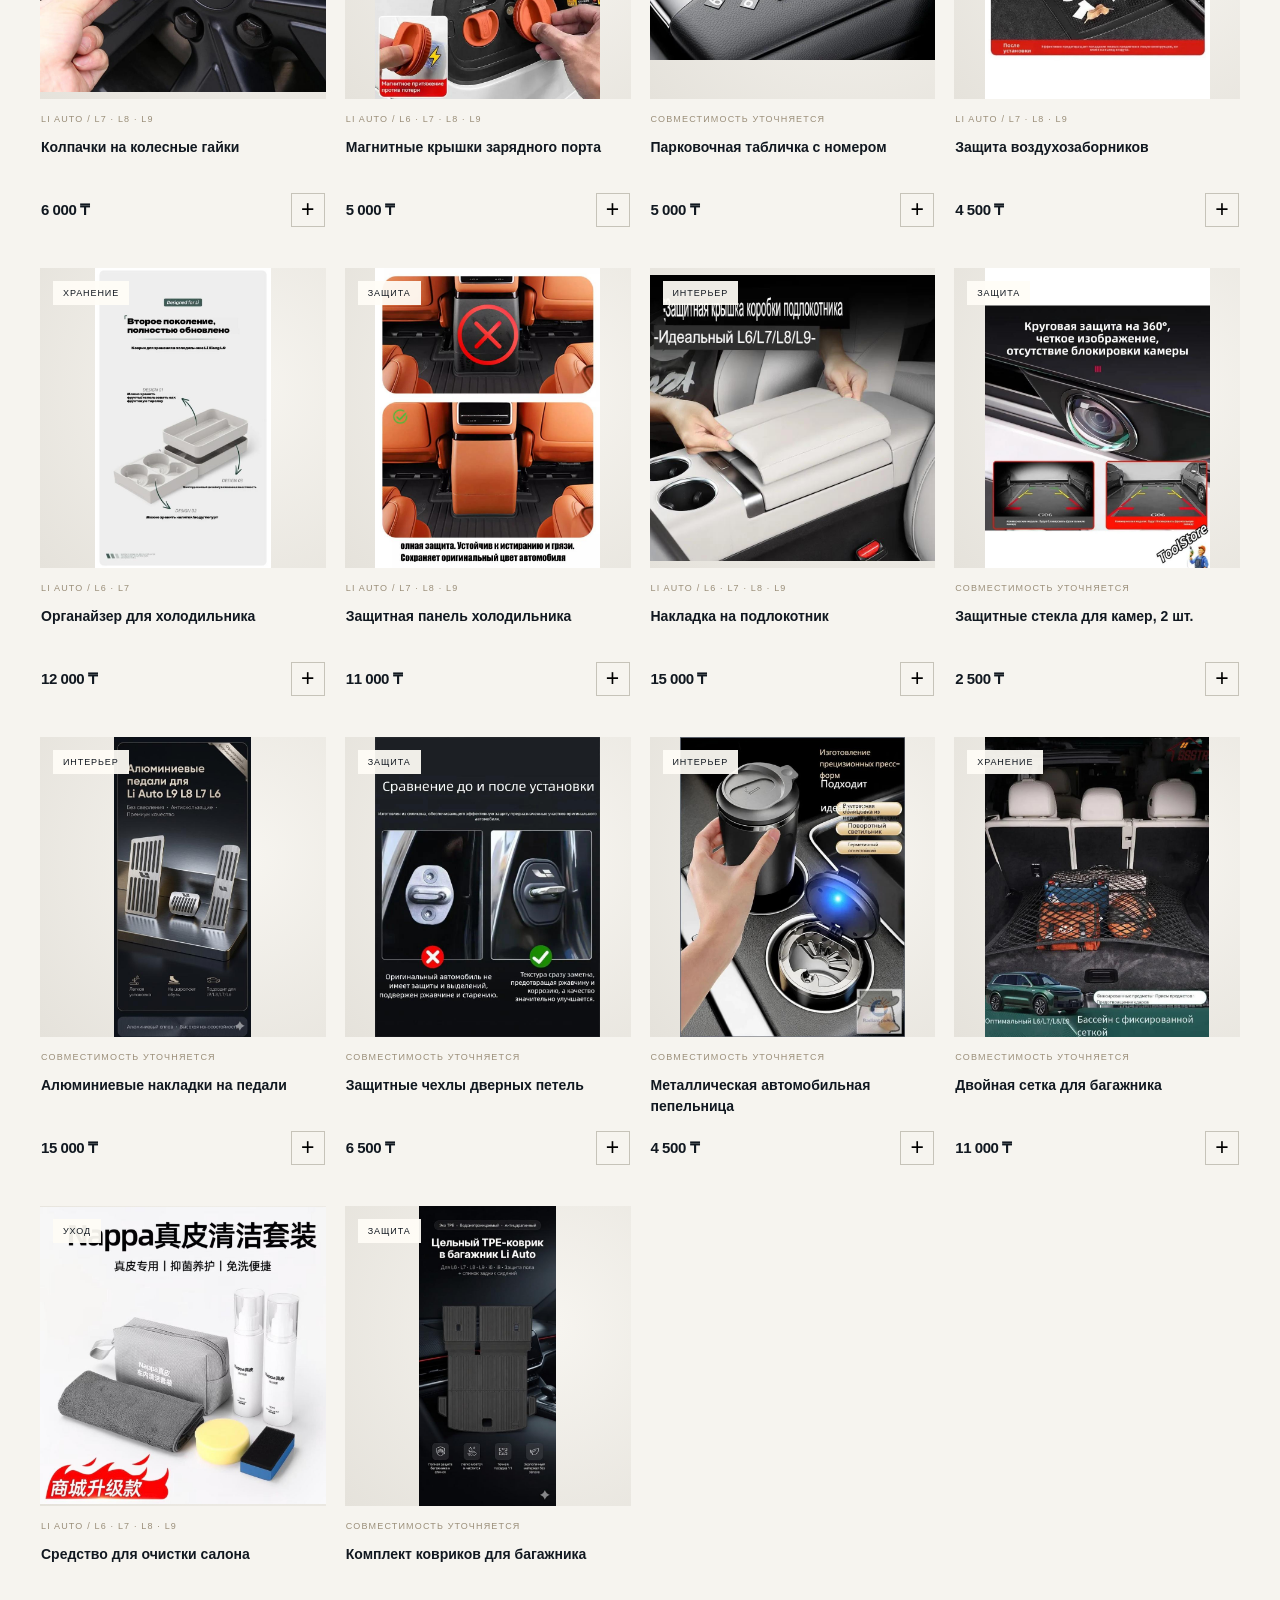
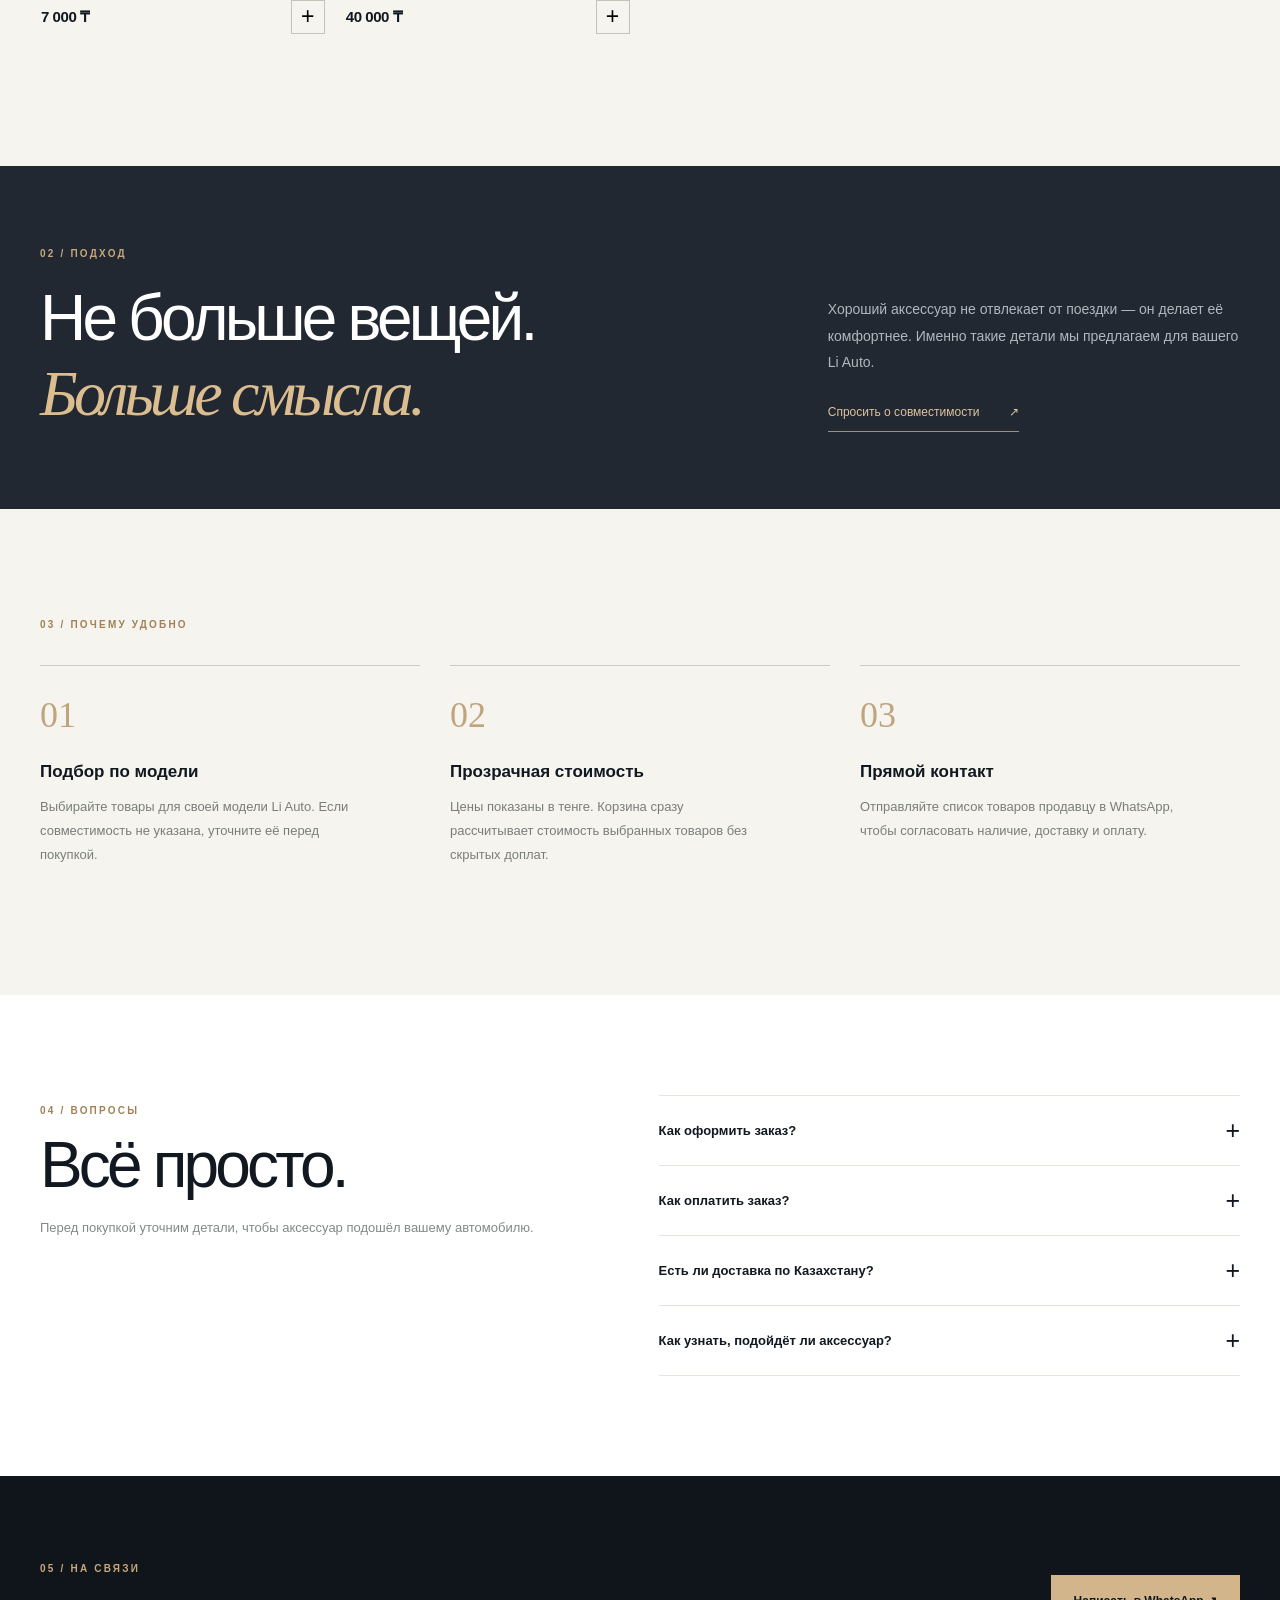
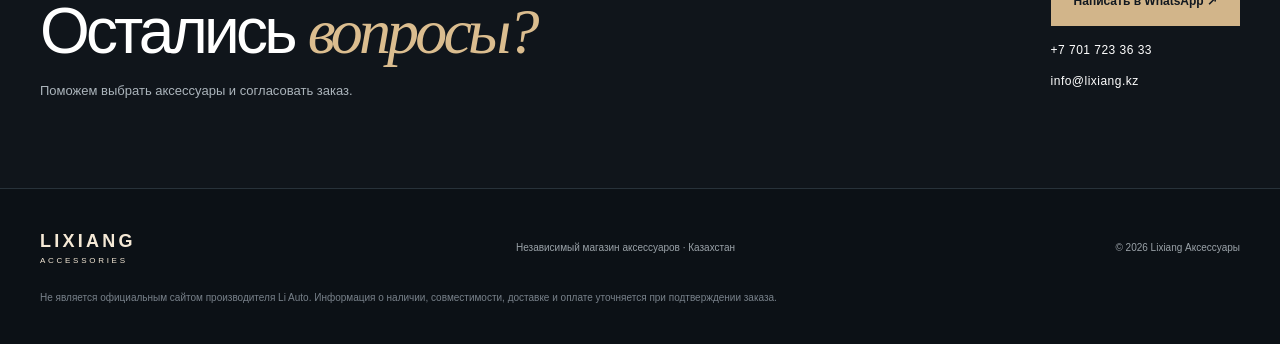
==== commit 3cdea87c: "fix(shop): initialize app after DOM ready and refresh strict script CSP hash" ====
--- a/shop/index.html
+++ b/shop/index.html
@@ -2,7 +2,7 @@
 <html lang="ru">
 <head>
 <meta charset="utf-8">
-<meta http-equiv="Content-Security-Policy" content="default-src 'self'; base-uri 'none'; object-src 'none'; script-src 'self' 'sha256-3fXOrPeGyuRZbx+wxXhkWJjsPsf8g+P8FUxgXptpNgQ='; style-src 'self' 'unsafe-inline'; img-src 'self' data: https://shop-magic-maker-82.lovable.app; connect-src 'self'; form-action 'none'; upgrade-insecure-requests">
+<meta http-equiv="Content-Security-Policy" content="default-src 'self'; base-uri 'none'; object-src 'none'; script-src 'self' 'sha256-C30RiLQZzWmqfBfeAJaZ5uWJBztmSa3LzjZ4xagF0pk='; style-src 'self' 'unsafe-inline'; img-src 'self' data:; connect-src 'self'; form-action 'none'; upgrade-insecure-requests">
 <meta name="viewport" content="width=device-width,initial-scale=1,viewport-fit=cover">
 <meta name="theme-color" content="#10151b">
 <meta name="description" content="Аксессуары для Li Auto L6, L7, L8 и L9. Каталог, подбор и заказ через WhatsApp в Казахстане.">
@@ -17,7 +17,7 @@
 
 <style>:root{--ink:#111820;--muted:#7c827e;--cream:#f6f4ef;--paper:#fff;--line:#e6e4de;--gold:#c5a879;--goldlight:#e4cba4;--deep:#10151b;--font:Inter,-apple-system,BlinkMacSystemFont,'Segoe UI',Arial,sans-serif}*{box-sizing:border-box}html{scroll-behavior:smooth;scroll-padding-top:90px}body{margin:0;background:var(--cream);color:var(--ink);font-family:var(--font);-webkit-font-smoothing:antialiased}button,input,select,textarea{font:inherit}button{cursor:pointer}a{text-decoration:none;color:inherit}svg{width:22px;height:22px;fill:none;stroke:currentColor;stroke-width:1.7;stroke-linecap:round;stroke-linejoin:round}button:focus-visible,a:focus-visible,input:focus-visible,select:focus-visible,textarea:focus-visible,summary:focus-visible{outline:3px solid #bd925b;outline-offset:3px}section{scroll-margin-top:90px}.container{width:min(1300px,calc(100% - 80px));margin:auto}.skip{position:fixed;top:-80px;left:12px;background:#fff;padding:12px;z-index:300}.skip:focus{top:8px}.announcement{height:30px;background:#10151b;color:#c8c5c0;text-align:center;letter-spacing:.2em;font-size:9px;display:flex;align-items:center;justify-content:center;gap:12px}.announcement-dot{width:5px;height:5px;border-radius:100%;background:#c8a676}.announcement-sep{color:#756b61}.site-header{background:rgba(250,249,246,.94);backdrop-filter:blur(18px);border-bottom:1px solid rgba(20,29,33,.06);position:sticky;top:0;z-index:40}.nav{min-height:82px;display:flex;align-items:center;justify-content:space-between;gap:22px}.brand{display:flex;align-items:center;gap:11px;white-space:nowrap}.brand-symbol{border:1.5px solid #1a2227;width:42px;height:42px;display:grid;place-items:center;font-size:29px;font-weight:500;letter-spacing:-.1em;padding-right:4px;position:relative}.brand-cut{font-size:15px;position:absolute;right:9px;top:4px;color:#ac8c5d}.brand-name,.footer-brand{font-size:18px;font-weight:750;letter-spacing:.18em}.brand-name small,.footer-brand small{display:block;font-weight:450;letter-spacing:.34em;font-size:8px;margin-top:4px}.desktop-nav{display:flex;gap:34px}.desktop-nav a,.nav-contact{font-size:12px;font-weight:600;transition:color .2s}.desktop-nav a:hover,.nav-contact:hover{color:#a88758}.nav-actions{display:flex;gap:22px;align-items:center}.nav-contact span{margin-left:8px}.cart-nav{display:flex;align-items:center;gap:8px;border:0;background:transparent;padding:10px}.cart-count{display:grid;place-items:center;border-radius:100%;font-size:10px;font-weight:700;background:var(--ink);color:#fff;width:20px;height:20px}.hero{background:#11171e;color:#fff;overflow:hidden}.hero-layout{display:grid;grid-template-columns:54% 46%;min-height:635px}.hero-copy{padding:124px 40px 80px 0;position:relative;z-index:2}.eyebrow,.kicker{font-size:10px;font-weight:750;letter-spacing:.22em;text-transform:uppercase;color:#a18155}.eyebrow{display:flex;align-items:center;gap:12px;color:#dfbd88}.eyebrow .line{height:1px;width:34px;background:#dfbd88}.hero h1{font-size:clamp(46px,5.2vw,80px);font-weight:430;letter-spacing:-.055em;line-height:1.11;margin:35px 0 24px;max-width:720px}.hero h1 em{font-family:Georgia,'Times New Roman',serif;color:#d8ba8c;font-weight:400;letter-spacing:-.045em}.hero-copy>p{font-size:16px;line-height:1.9;color:#b4bdc2;max-width:550px;margin:0}.hero-actions{display:flex;gap:12px;margin-top:38px;flex-wrap:wrap}.btn{min-height:51px;display:inline-flex;align-items:center;justify-content:center;gap:22px;padding:0 22px;border:1px solid transparent;font-size:12px;font-weight:700;transition:transform .2s,background .2s,color .2s;white-space:nowrap}.btn:hover{transform:translateY(-2px)}.btn-gold{background:#d2b58a;color:#111820}.btn-gold:hover{background:#f0d0a0}.btn-ghost{border-color:#65717b;color:#f1f0ee;background:transparent}.btn-ghost:hover{border-color:#d2b58a}.btn-dark{background:var(--ink);color:#fff}.btn-dark:hover{background:#2b3540}.btn-block{width:100%}.hero-proof{font-size:10px;color:#a3aeb4;letter-spacing:.15em;display:flex;align-items:center;gap:18px;flex-wrap:wrap;margin-top:70px}.hero-proof b{font-size:12px;color:#d4c0a3;font-weight:450}.proof-line{height:1px;width:26px;background:#77828c}.hero-art{position:relative;overflow:hidden;min-height:480px}.art-grid{position:absolute;inset:0;background-image:linear-gradient(to right,rgba(208,201,185,.035) 1px,transparent 1px),linear-gradient(to bottom,rgba(208,201,185,.035) 1px,transparent 1px);background-size:55px 55px;mask-image:linear-gradient(to right,transparent,#000)}.art-glow{position:absolute;width:540px;height:540px;left:18%;top:12%;border-radius:50%;background:radial-gradient(circle,rgba(177,148,97,.16),transparent 65%);filter:blur(14px)}.art-orbit{position:absolute;border:1px solid rgba(201,172,130,.2);border-radius:50%;width:490px;height:490px;left:4%;top:10%;transform:rotate(-28deg) scaleX(.78)}.orbit-2{width:650px;height:650px;left:-10%;top:-3%;transform:rotate(-28deg) scaleX(.78);border-color:rgba(201,172,130,.1)}.art-monogram{position:absolute;top:44%;left:47%;transform:translate(-50%,-50%);font-size:clamp(220px,33vw,430px);font-family:Georgia,'Times New Roman',serif;font-weight:400;line-height:1;letter-spacing:-.09em;color:#b89c76;text-shadow:0 5px 55px rgba(210,178,133,.17)}.art-monogram span{position:absolute;font-size:.14em;right:-.09em;top:.05em;color:#d7bd95}.art-caption{position:absolute;bottom:60px;right:20px;display:flex;flex-direction:column;align-items:flex-end;gap:7px;letter-spacing:.17em;font-size:9px;color:#aaa59c}.art-caption small{color:#e6c89f;font-size:11px}.hero-bottom{height:61px;border-top:1px solid #37414a}.hero-bottom-inner{height:100%;display:flex;align-items:center;justify-content:space-between;gap:12px;font-size:9px;letter-spacing:.18em;color:#adb3b3}.hero-bottom-inner a{color:#e0c095}.shop-section{padding:99px 0 110px}.section-heading{display:flex;justify-content:space-between;align-items:end;gap:20px}.section-heading h2,.faq-layout h2{font-size:clamp(42px,5vw,67px);font-weight:470;letter-spacing:-.06em;line-height:1.12;margin:14px 0}.section-heading h2 i,.faq-layout h2 i{font-family:Georgia,serif;font-weight:400}.section-desc{margin-top:16px;color:#777c7a;font-size:14px;line-height:1.7}.collection-index{font-size:9px;letter-spacing:.18em;color:#929087;padding-bottom:14px}.shop-controls{display:flex;align-items:center;justify-content:space-between;gap:22px;padding:35px 0 23px;border-top:1px solid var(--line);margin-top:45px;flex-wrap:wrap}.model-filter{display:flex;align-items:center;gap:16px}.model-filter>span{font-size:11px;font-weight:650;color:#747a77}.model-segments{display:flex;gap:3px;background:#eae7df;padding:4px}.model-segments button{min-width:49px;border:none;padding:11px 13px;font-size:11px;background:transparent;color:#757a76;transition:all .2s}.model-segments button.active{background:#fff;color:#161a1c;box-shadow:0 1px 8px #0000000b;font-weight:700}.catalog-helpers{display:flex;gap:10px}.search-label{display:flex;gap:10px;align-items:center;height:44px;border:1px solid #dedbd3;background:transparent;padding:0 12px;width:235px}.search-label svg{width:16px;height:16px;opacity:.5}.search-label input{width:100%;outline:none;border:0;background:none;font-size:12px;color:var(--ink)}.sort-label select{height:44px;background:transparent;border:1px solid #dedbd3;padding:0 24px 0 13px;color:#444;font-size:11px}.category-list{display:flex;gap:8px;flex-wrap:wrap}.category-list button{border:1px solid #e0ddd6;padding:10px 18px;color:#717874;background:transparent;font-size:11px;transition:all .2s}.category-list button.active,.category-list button:hover{color:#fff;background:#19212b;border-color:#19212b}.result-status{display:flex;justify-content:space-between;gap:12px;font-size:11px;color:#868982;margin:26px 0 16px}.product-grid{display:grid;grid-template-columns:repeat(4,minmax(0,1fr));gap:19px}.product-card{position:relative;min-width:0}.product-media{height:300px;position:relative;background:#e9e6df;overflow:hidden;display:flex;align-items:center;justify-content:center}.product-media img{width:100%;height:100%;object-fit:contain;display:block;position:relative;z-index:1;transition:transform .4s}.product-media:hover img{transform:scale(1.05)}.img-placeholder{position:absolute;inset:0;display:grid;place-items:center;color:#b8b0a5;background:radial-gradient(circle at 70% 40%,#f7f5f0,#e5e2db)}.img-placeholder span{font-size:58px;letter-spacing:-.07em;font-family:Georgia,serif;opacity:.25}.product-label{position:absolute;top:13px;left:13px;background:#fffdf7ee;padding:7px 10px;font-size:9px;letter-spacing:.1em;text-transform:uppercase;z-index:2}.product-info{padding:15px 1px 22px}.product-meta{font-size:9px;letter-spacing:.13em;text-transform:uppercase;color:#9a8e79;margin-bottom:9px;min-height:14px}.product-title{font-size:14px;font-weight:600;line-height:1.5;min-height:42px;margin:0}.product-price-row{display:flex;justify-content:space-between;align-items:center;margin-top:14px;gap:10px}.product-price{font-size:15px;font-weight:750;letter-spacing:-.03em}.product-add{width:34px;height:34px;border:1px solid #c6c3b9;background:transparent;font-size:23px;font-weight:350;line-height:1;transition:background .2s}.product-add:hover{background:#1b2329;color:#fff}.product-more{width:100%;height:100%;position:absolute;inset:0;z-index:1;background:transparent;border:0;font-size:0}.empty-state{padding:60px 20px;text-align:center;background:#fff}.editorial{background:#212831;padding:77px 0;color:white}.editorial-layout{display:grid;grid-template-columns:1.1fr .7fr;gap:140px;align-items:end}.light{color:#c6a77a}.editorial h2,.contact-wrap h2{font-size:clamp(43px,5vw,67px);letter-spacing:-.06em;line-height:1.18;font-weight:450;margin:20px 0 0}.editorial h2 i,.contact-wrap h2 i{font-family:Georgia,serif;color:#dbbd8f;font-weight:400}.editorial-layout p{line-height:1.9;color:#aeb8bf;font-size:14px}.editorial-link{display:inline-flex;gap:30px;margin-top:15px;padding-bottom:12px;border-bottom:1px solid #9c907e;color:#dec39d;font-size:12px}.benefit-section{padding:100px 0}.benefit-grid{display:grid;grid-template-columns:repeat(3,1fr);margin-top:35px;gap:30px}.benefit-grid article{border-top:1px solid #d1ccc2;padding:28px 20px 15px 0}.benefit-number{font-family:Georgia,serif;font-size:36px;color:#bfa47d}.benefit-grid h3{font-size:17px;margin:26px 0 12px}.benefit-grid p{font-size:13px;line-height:1.85;color:#797e7b;max-width:320px}.faq-section{background:#fff;padding:100px 0}.faq-layout{display:grid;grid-template-columns:1fr 1.1fr;gap:90px}.faq-layout>div>p:last-child{font-size:13px;color:#838986;line-height:1.8}.faq-list{border-top:1px solid #e6e3dd}.faq-list details{border-bottom:1px solid #e6e3dd;padding:20px 0}.faq-list summary{display:flex;justify-content:space-between;align-items:center;list-style:none;font-size:13px;font-weight:650;cursor:pointer;gap:12px}.faq-list summary::-webkit-details-marker{display:none}.faq-list summary span{font-size:25px;font-weight:300}.faq-list details[open] summary span{transform:rotate(45deg)}.faq-list p{font-size:12px;color:#818681;line-height:1.8;margin:12px 35px 0 0}.contact-section{background:#10151b;color:#fff;padding:77px 0}.contact-wrap{display:flex;align-items:center;justify-content:space-between;gap:30px}.contact-wrap p:not(.kicker){font-size:13px;color:#abb4bb}.contact-actions{display:flex;align-items:flex-start;flex-direction:column;gap:17px}.contact-actions>a:not(.btn){font-size:12px;letter-spacing:.04em}.site-footer{background:#0c1116;color:#b3bbc0;padding:42px 0 38px;border-top:1px solid #28323a}.footer-wrap{display:flex;align-items:center;justify-content:space-between;gap:20px}.footer-brand{color:#f5e9d6}.footer-wrap>span:not(.footer-brand){font-size:10px;color:#9aa2a8}.footer-disclaimer{font-size:10px;line-height:1.6;color:#78818a;margin-top:25px}.overlay{position:fixed;inset:0;background:rgba(10,16,22,.64);z-index:100;backdrop-filter:blur(3px)}.drawer{position:fixed;z-index:110;top:0;right:0;width:min(480px,100%);height:100dvh;background:var(--paper);display:flex;flex-direction:column;box-shadow:-12px 0 55px rgba(0,0,0,.2)}.drawer[hidden],.overlay[hidden],.modal[hidden],.empty-state[hidden],.toast[hidden],.form-error[hidden]{display:none!important}.drawer-head{padding:30px;display:flex;justify-content:space-between;align-items:start;border-bottom:1px solid var(--line)}.drawer-head h2{margin:7px 0 0;font-size:31px;font-weight:500;letter-spacing:-.04em}.drawer-head h2 span{font-size:13px;color:#999}.close-button{border:0;background:#f0eee8;font-size:27px;width:38px;height:38px;line-height:1}.drawer-content{padding:20px 27px;flex:1;overflow-y:auto}.cart-line{display:grid;grid-template-columns:80px 1fr;gap:16px;border-bottom:1px solid #eae7e1;padding:13px 0 22px}.cart-line img{width:80px;height:90px;object-fit:contain;background:#eee}.cart-line h3{font-size:13px;line-height:1.4;margin:0 0 8px}.cart-line b{font-size:13px}.cart-line-controls{margin-top:11px;display:flex;align-items:center;justify-content:space-between}.qty-control{display:inline-flex;border:1px solid #dedbd5;align-items:center}.qty-control button{width:29px;height:29px;border:0;background:transparent}.qty-control span{font-size:12px;min-width:28px;text-align:center}.remove-btn{background:none;border:none;text-decoration:underline;color:#9b958d;font-size:11px}.drawer-footer{border-top:1px solid var(--line);padding:23px 27px 30px}.cart-total,.checkout-summary{display:flex;justify-content:space-between;gap:10px;font-size:13px}.cart-total strong,.checkout-summary strong{font-size:20px}.drawer-footer p{font-size:11px;line-height:1.5;color:#818782;margin:14px 0 22px}.cart-empty{padding:60px 0;color:#818782;text-align:center;font-size:13px;line-height:1.8}.modal{position:fixed;z-index:120;top:50%;left:50%;transform:translate(-50%,-50%);width:min(850px,calc(100% - 24px));max-height:calc(100dvh - 32px);overflow:auto;background:#fff;box-shadow:0 15px 70px #0004}.modal-close{position:sticky;top:14px;float:right;margin:14px 14px -54px 0;z-index:5}.modal-layout{display:grid;grid-template-columns:1fr 1fr}.modal-media{background:#edeae4;min-height:440px;display:grid;place-items:center;position:relative}.modal-media img{width:100%;height:430px;object-fit:contain}.modal-copy{padding:64px 42px 44px}.modal-copy h2{font-size:30px;line-height:1.2;font-weight:500;letter-spacing:-.04em;margin:18px 0}.modal-copy>p{font-size:13px;line-height:1.9;color:#808681}.modal-models{margin:25px 0;font-size:11px;color:#818681}.modal-price{font-size:27px;font-weight:750;margin:22px 0}.modal-hint{font-size:11px;color:#939894}.gallery-controls{position:absolute;bottom:18px;display:flex;gap:8px}.gallery-controls button{background:#fff;border:1px solid #d1c9bd;border-radius:50%;width:25px;height:25px;font-size:0}.gallery-controls button.active{background:#a68b66}.checkout-modal{max-width:510px}.checkout-content{padding:44px}.checkout-content h2{font-size:33px;font-weight:450;margin:12px 0}.checkout-content>p{font-size:12px;line-height:1.7;color:#838782}.checkout-summary{background:#f6f3ec;padding:17px;margin:22px 0}.checkout-content form{display:flex;flex-direction:column;gap:15px}.checkout-content form label{font-size:12px;font-weight:650}.checkout-content input,.checkout-content textarea,.checkout-content select{display:block;border:1px solid #dedbd3;padding:13px;background:white;width:100%;margin-top:7px;outline:none;border-radius:0;color:#222}.checkout-content textarea{min-height:64px;resize:vertical}.checkout-content form small{font-size:10px;color:#818681;line-height:1.6}.form-error{background:#fff1ed;border-left:3px solid #c35342;padding:12px;color:#9b3027;font-size:12px;margin:0}.mobile-cart{display:none}.toast{position:fixed;bottom:26px;left:50%;transform:translateX(-50%);background:#1b252d;color:#fff;padding:13px 23px;font-size:12px;z-index:140;box-shadow:0 4px 20px #0002}.sr-only{position:absolute;width:1px;height:1px;padding:0;margin:-1px;overflow:hidden;clip:rect(0,0,0,0);white-space:nowrap;border:0}body.modal-open{overflow:hidden}@media(max-width:1100px){.product-grid{grid-template-columns:repeat(3,1fr)}.hero-layout{grid-template-columns:55% 45%}.hero-copy{padding-top:100px}.desktop-nav{gap:18px}.nav-contact{display:none}}@media(max-width:780px){.container{width:min(100% - 38px,1300px)}.announcement{font-size:8px}.nav{min-height:67px}.brand-name{font-size:15px}.brand-symbol{height:36px;width:36px;font-size:24px}.desktop-nav{display:none}.hero-layout{display:block;min-height:0}.hero-copy{padding:78px 0 52px}.hero h1{font-size:clamp(44px,10vw,70px);margin:24px 0}.hero-copy>p{font-size:14px;line-height:1.75}.hero-proof{margin-top:54px}.hero-art{position:absolute;pointer-events:none;right:-40%;top:140px;width:90%;min-height:350px;opacity:.18}.hero-bottom-inner{font-size:7px}.hero-bottom-inner span:nth-child(2){display:none}.shop-section{padding:70px 0}.collection-index{display:none}.shop-controls{gap:20px}.catalog-helpers{width:100%}.search-label{flex:1;width:auto}.product-grid{grid-template-columns:repeat(2,minmax(0,1fr));gap:17px 12px}.product-media{height:220px}.result-status #compat-note{display:none}.editorial-layout,.faq-layout{grid-template-columns:1fr;gap:25px}.editorial h2{font-size:50px}.benefit-grid{gap:18px}.contact-wrap{align-items:start}.footer-wrap{flex-wrap:wrap}.mobile-cart{position:fixed;left:14px;right:14px;bottom:calc(10px + env(safe-area-inset-bottom));z-index:50;background:#1d2831;color:#fff;border:none;box-shadow:0 10px 35px #0003;min-height:52px;display:none;justify-content:space-around;align-items:center;gap:14px;font-size:12px;font-weight:650}.mobile-cart.show{display:flex}.mobile-cart span:last-child{color:#d4bd98}.modal-layout{grid-template-columns:1fr}.modal-media{min-height:320px}.modal-media img{height:310px}.modal-copy{padding:27px}.modal-copy h2{font-size:27px}}@media(max-width:520px){.hero-actions .btn{width:100%}.hero-copy{padding-top:68px}.hero-proof{gap:13px;font-size:8px}.hero-proof b{font-size:10px}.hero-bottom{height:50px}.section-heading h2{font-size:47px}.model-filter{gap:9px}.model-segments button{min-width:38px;padding:10px 8px}.shop-controls{margin-top:30px}.category-list{flex-wrap:nowrap;overflow-x:auto;padding-bottom:4px}.category-list button{white-space:nowrap}.sort-label select{max-width:142px}.product-media{height:185px}.product-label{top:7px;left:7px;padding:5px 7px;font-size:8px}.product-title{font-size:12px;min-height:38px}.product-info{padding-top:11px}.product-price{font-size:13px}.editorial{padding:60px 0}.benefit-section,.faq-section{padding:60px 0}.benefit-grid{grid-template-columns:1fr;gap:0}.benefit-grid article{padding:23px 0}.benefit-grid h3{margin:12px 0}.contact-wrap{display:block}.contact-actions{margin-top:26px}.checkout-content{padding:30px 22px}.drawer-head{padding:23px}.drawer-content{padding:15px 20px}.drawer-footer{padding:22px 20px}.site-footer{padding-bottom:70px}}@media(prefers-reduced-motion:reduce){html{scroll-behavior:auto}*,*:before,*:after{transition:none!important;animation:none!important}}
 </style>
-<script id="embedded-catalog" type="application/json">[{"id":"p1","name":"Колпачки на колесные гайки","price":6000,"category":"exterior","models":["L7","L8","L9"],"description":"Комплект из 20 колпачков из ABS-пластика для колесных гаек.","image":"https://shop-magic-maker-82.lovable.app/__l5e/assets-v1/df625fc8-eb6c-4b08-add3-9f7f9615cf31/p1_1.jpg","gallery":["https://shop-magic-maker-82.lovable.app/__l5e/assets-v1/b5d4e0dd-d737-4b68-bbfd-159d3fa55efe/p1_2.jpg","https://shop-magic-maker-82.lovable.app/__l5e/assets-v1/a09e6d2e-9964-4346-b21d-17ebcb96ee5d/p1_3.jpg"]},{"id":"p2","name":"Магнитные крышки зарядного порта","price":5000,"category":"protection","models":["L6","L7","L8","L9"],"description":"Две магнитные защитные крышки для зарядного порта.","image":"https://shop-magic-maker-82.lovable.app/__l5e/assets-v1/ef73540e-3dbe-420a-a611-d2492fadd89a/p2_1.jpg"},{"id":"p3","name":"Парковочная табличка с номером","price":5000,"category":"interior","models":[],"description":"Металлическая табличка для временного контактного номера в автомобиле.","image":"https://shop-magic-maker-82.lovable.app/__l5e/assets-v1/89efdadb-3a64-4b26-b961-cd876a3998f8/p3_1.jpg"},{"id":"p4","name":"Защита воздухозаборников","price":4500,"category":"exterior","models":["L7","L8","L9"],"description":"Защитные крышки для воздухозаборников.","image":"https://shop-magic-maker-82.lovable.app/__l5e/assets-v1/2125568e-71e3-46cf-8cff-a9ceb00ebcbf/p4_1.jpg"},{"id":"p5","name":"Органайзер для холодильника","price":12000,"category":"organizers","models":["L6","L7"],"description":"Силиконовый органайзер с ковриком и держателями для стаканов.","image":"https://shop-magic-maker-82.lovable.app/__l5e/assets-v1/434b83ec-7b66-4742-8f3c-d01cd27aa47f/p5_1.jpg"},{"id":"p6","name":"Защитная панель холодильника","price":11000,"category":"protection","models":["L7","L8","L9"],"description":"Защитная крышка для задней части холодильника.","image":"https://shop-magic-maker-82.lovable.app/__l5e/assets-v1/0d86f7e9-3ffe-4fef-9c50-a30bd1b9eb28/p6_1.jpg"},{"id":"p7","name":"Накладка на подлокотник","price":15000,"category":"interior","models":["L6","L7","L8","L9"],"description":"Накладка для защиты центрального подлокотника.","image":"https://shop-magic-maker-82.lovable.app/__l5e/assets-v1/7f972bf3-38a6-4a6b-b6ac-129d2bf3b028/p7_1.jpg"},{"id":"p8","name":"Защитные стекла для камер, 2 шт.","price":2500,"category":"protection","models":[],"description":"Комплект из двух защитных стекол для автомобильных камер.","image":"https://shop-magic-maker-82.lovable.app/__l5e/assets-v1/9a698b13-f1f6-4afe-bbc9-7d814b85ff40/p8_1.jpg"},{"id":"p9","name":"Алюминиевые накладки на педали","price":15000,"category":"interior","models":[],"description":"Набор из трёх накладок с резиновыми вставками. Совместимость уточняется.","image":"https://shop-magic-maker-82.lovable.app/__l5e/assets-v1/7f134c26-f15d-44d9-9008-5138dc4258c2/p9_1.jpg"},{"id":"p10","name":"Защитные чехлы дверных петель","price":6500,"category":"protection","models":[],"description":"Четыре силиконовых чехла для защиты петель дверных замков.","image":"https://shop-magic-maker-82.lovable.app/__l5e/assets-v1/9b160072-5edd-4796-8984-b243db681b6d/p10_1.jpg"},{"id":"p11","name":"Металлическая автомобильная пепельница","price":4500,"category":"interior","models":[],"description":"Компактная металлическая пепельница для салона автомобиля.","image":"https://shop-magic-maker-82.lovable.app/__l5e/assets-v1/04bc9f50-d87e-465a-9ad3-3d782e29d468/p11_1.jpg"},{"id":"p12","name":"Двойная сетка для багажника","price":11000,"category":"organizers","models":[],"description":"Сетчатый органайзер для удобного размещения вещей в багажнике.","image":"https://shop-magic-maker-82.lovable.app/__l5e/assets-v1/ea50cd9b-7d27-43c6-a0e6-48ccbd6419e9/p12_1.jpg"},{"id":"p13","name":"Средство для очистки салона","price":7000,"category":"care","models":["L6","L7","L8","L9"],"description":"Спрей для ухода за интерьером. Перед применением проверяйте инструкцию для материала салона.","image":"https://shop-magic-maker-82.lovable.app/__l5e/assets-v1/99cc3d5f-87a0-4024-9bd2-00ebce76d68b/p13_1.jpg"},{"id":"p14","name":"Комплект ковриков для багажника","price":40000,"category":"protection","models":[],"description":"Три коврика из термопластичного эластомера (TPE). Уточните модель перед заказом.","image":"https://shop-magic-maker-82.lovable.app/__l5e/assets-v1/59948a75-0618-4772-9325-4aeb0c0cfd94/p14_1.jpg"}]</script>
+<script id="embedded-catalog" type="application/json">[{"id":"p1","name":"Колпачки на колесные гайки","price":6000,"category":"exterior","models":["L7","L8","L9"],"description":"Комплект из 20 колпачков из ABS-пластика для колесных гаек.","image":"assets/products/p1_1.jpg","gallery":["assets/products/p1_2.jpg","assets/products/p1_3.jpg"]},{"id":"p2","name":"Магнитные крышки зарядного порта","price":5000,"category":"protection","models":["L6","L7","L8","L9"],"description":"Две магнитные защитные крышки для зарядного порта.","image":"assets/products/p2_1.jpg"},{"id":"p3","name":"Парковочная табличка с номером","price":5000,"category":"interior","models":[],"description":"Металлическая табличка для временного контактного номера в автомобиле.","image":"assets/products/p3_1.jpg"},{"id":"p4","name":"Защита воздухозаборников","price":4500,"category":"exterior","models":["L7","L8","L9"],"description":"Защитные крышки для воздухозаборников.","image":"assets/products/p4_1.jpg"},{"id":"p5","name":"Органайзер для холодильника","price":12000,"category":"organizers","models":["L6","L7"],"description":"Силиконовый органайзер с ковриком и держателями для стаканов.","image":"assets/products/p5_1.jpg"},{"id":"p6","name":"Защитная панель холодильника","price":11000,"category":"protection","models":["L7","L8","L9"],"description":"Защитная крышка для задней части холодильника.","image":"assets/products/p6_1.jpg"},{"id":"p7","name":"Накладка на подлокотник","price":15000,"category":"interior","models":["L6","L7","L8","L9"],"description":"Накладка для защиты центрального подлокотника.","image":"assets/products/p7_1.jpg"},{"id":"p8","name":"Защитные стекла для камер, 2 шт.","price":2500,"category":"protection","models":[],"description":"Комплект из двух защитных стекол для автомобильных камер.","image":"assets/products/p8_1.jpg"},{"id":"p9","name":"Алюминиевые накладки на педали","price":15000,"category":"interior","models":[],"description":"Набор из трёх накладок с резиновыми вставками. Совместимость уточняется.","image":"assets/products/p9_1.jpg"},{"id":"p10","name":"Защитные чехлы дверных петель","price":6500,"category":"protection","models":[],"description":"Четыре силиконовых чехла для защиты петель дверных замков.","image":"assets/products/p10_1.jpg"},{"id":"p11","name":"Металлическая автомобильная пепельница","price":4500,"category":"interior","models":[],"description":"Компактная металлическая пепельница для салона автомобиля.","image":"assets/products/p11_1.jpg"},{"id":"p12","name":"Двойная сетка для багажника","price":11000,"category":"organizers","models":[],"description":"Сетчатый органайзер для удобного размещения вещей в багажнике.","image":"assets/products/p12_1.jpg"},{"id":"p13","name":"Средство для очистки салона","price":7000,"category":"care","models":["L6","L7","L8","L9"],"description":"Спрей для ухода за интерьером. Перед применением проверяйте инструкцию для материала салона.","image":"assets/products/p13_1.jpg"},{"id":"p14","name":"Комплект ковриков для багажника","price":40000,"category":"protection","models":[],"description":"Три коврика из термопластичного эластомера (TPE). Уточните модель перед заказом.","image":"assets/products/p14_1.jpg"}]</script>
 <script>'use strict';
 const WHATSAPP = '77017233633';
 const CATS = Object.freeze({interior:'Интерьер',exterior:'Экстерьер',organizers:'Хранение',protection:'Защита',care:'Уход'});
@@ -48,7 +48,7 @@
 function updateFilters(){document.querySelectorAll('[data-model]').forEach(b=>{let selected=b.dataset.model===state.model;b.classList.toggle('active',selected);b.setAttribute('aria-pressed',String(selected))});document.querySelectorAll('[data-category]').forEach(b=>{let selected=b.dataset.category===state.category;b.classList.toggle('active',selected);b.setAttribute('aria-pressed',String(selected))})}
 function initializeControls(){document.querySelectorAll('[data-model]').forEach(b=>b.addEventListener('click',()=>{state.model=b.dataset.model;updateFilters();renderProducts()}));document.querySelectorAll('[data-category]').forEach(b=>b.addEventListener('click',()=>{state.category=b.dataset.category;updateFilters();renderProducts()}));$('#search').addEventListener('input',e=>{state.search=e.target.value;renderProducts()});$('#sort').addEventListener('change',e=>{state.sort=e.target.value;renderProducts()});$('#clear-filters').addEventListener('click',resetFilters);$('#cart-open').addEventListener('click',()=>showDialog('#drawer'));$('#mobile-cart').addEventListener('click',()=>showDialog('#drawer'));$('#drawer-close').addEventListener('click',closeDialog);$('#modal-close').addEventListener('click',closeDialog);$('#checkout-close').addEventListener('click',closeDialog);$('#overlay').addEventListener('click',closeDialog);$('#checkout-button').addEventListener('click',showCheckout);$('#checkout-form').addEventListener('submit',submitCheckout);document.addEventListener('keydown',e=>{if(e.key==='Escape')closeDialog();if(e.key!=='Tab'||!state.dialog)return;let elems=Array.from($(state.dialog).querySelectorAll('a[href],button:not(:disabled),input,select,textarea,[tabindex]:not([tabindex="-1"])')).filter(e=>e.getClientRects().length);if(!elems.length)return;const first=elems[0],last=elems[elems.length-1];if(e.shiftKey&&(document.activeElement===first||document.activeElement===$(state.dialog))){e.preventDefault();last.focus()}else if(!e.shiftKey&&document.activeElement===last){e.preventDefault();first.focus()}})}
 async function main(){initializeControls();$('#year').textContent=String(new Date().getFullYear());try{const embedded=$('#embedded-catalog');let all;if(embedded){all=JSON.parse(embedded.textContent)}else{const response=await fetch('catalog.json',{cache:'no-cache'});if(!response.ok)throw new Error('HTTP '+response.status);all=await response.json()}if(!Array.isArray(all))throw new Error('Invalid catalog');state.products=all.filter(p=>typeof p.id==='string'&&typeof p.name==='string'&&Number.isSafeInteger(p.price)&&p.price>0&&Array.isArray(p.models)&&typeof p.image==='string');state.cart=localCart();validCart();renderProducts();renderCart()}catch(error){console.error('Catalog unavailable',error);$('#result-count').textContent='Каталог временно недоступен';$('#products').append(node('p',null,'Не удалось загрузить товары. Обновите страницу или свяжитесь с нами в WhatsApp.'))}}
-main();
+document.addEventListener('DOMContentLoaded', main);
 </script>
 </head>
 <body>
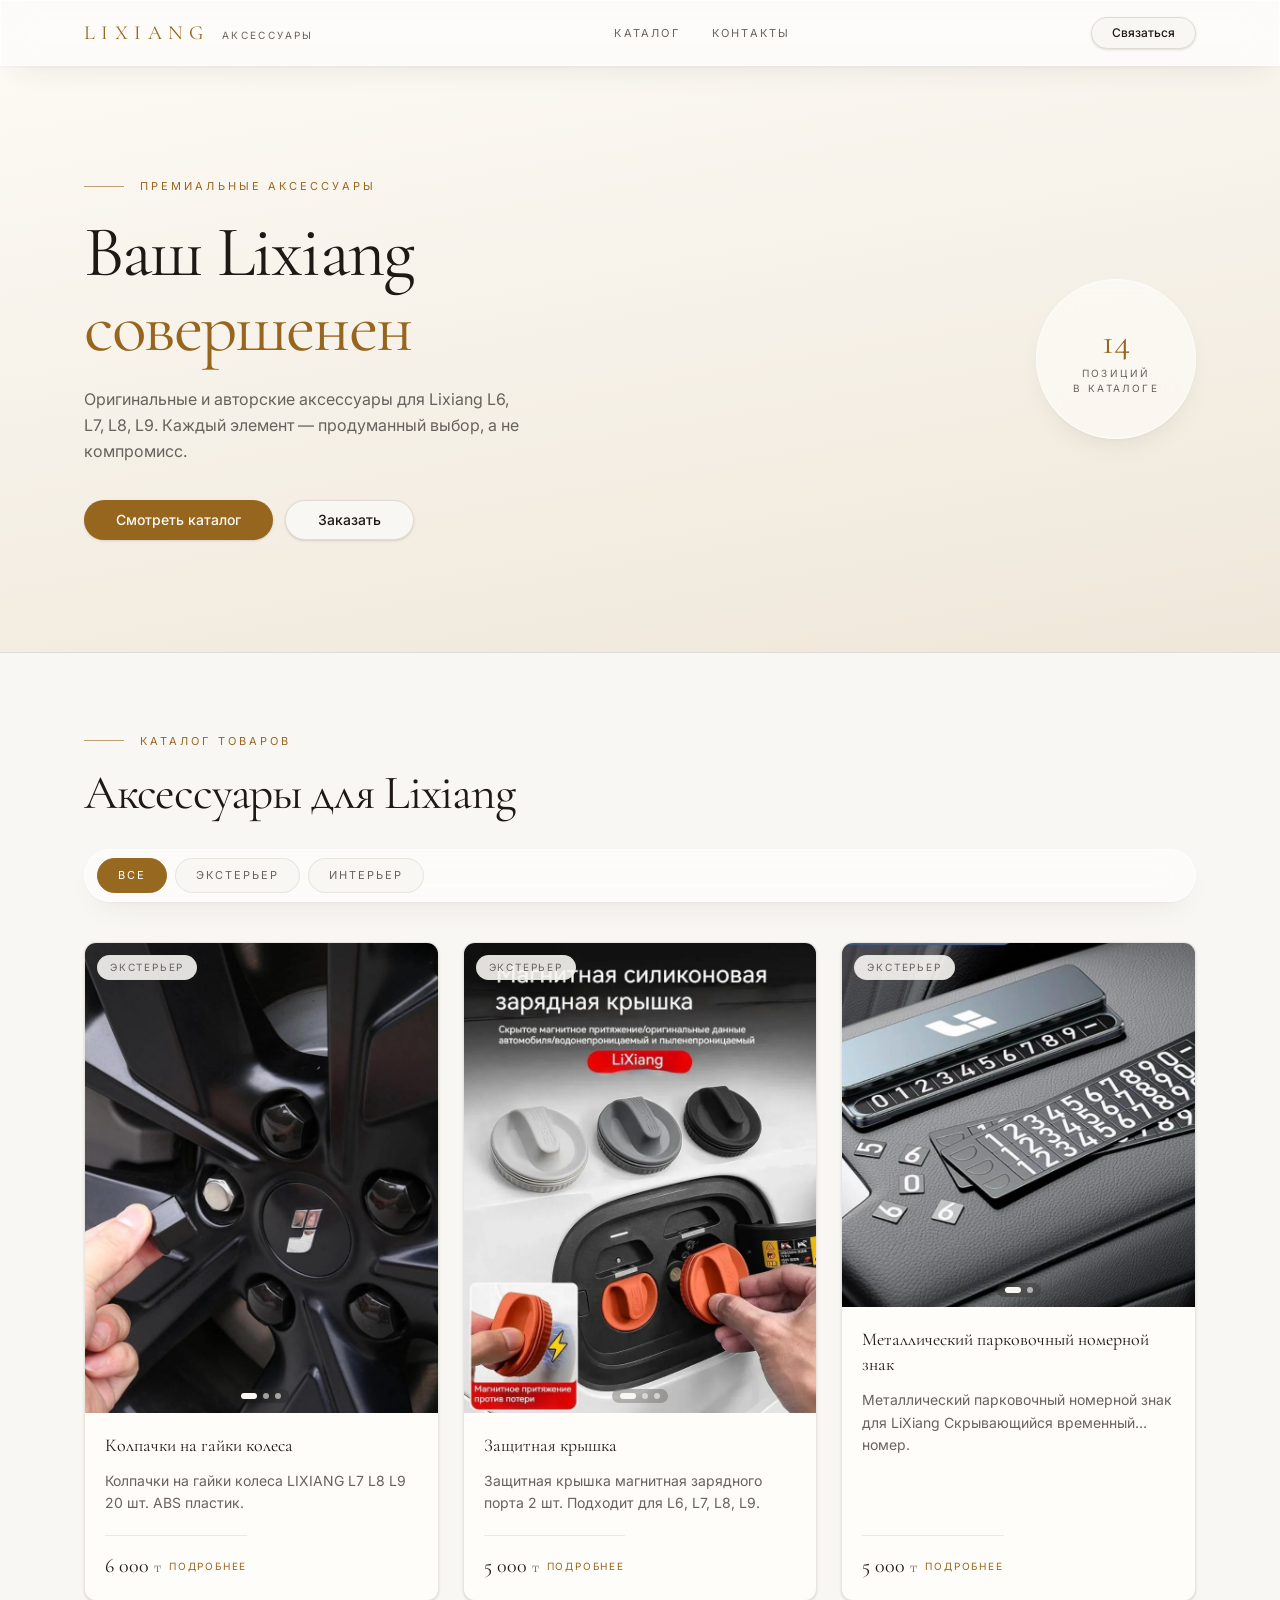
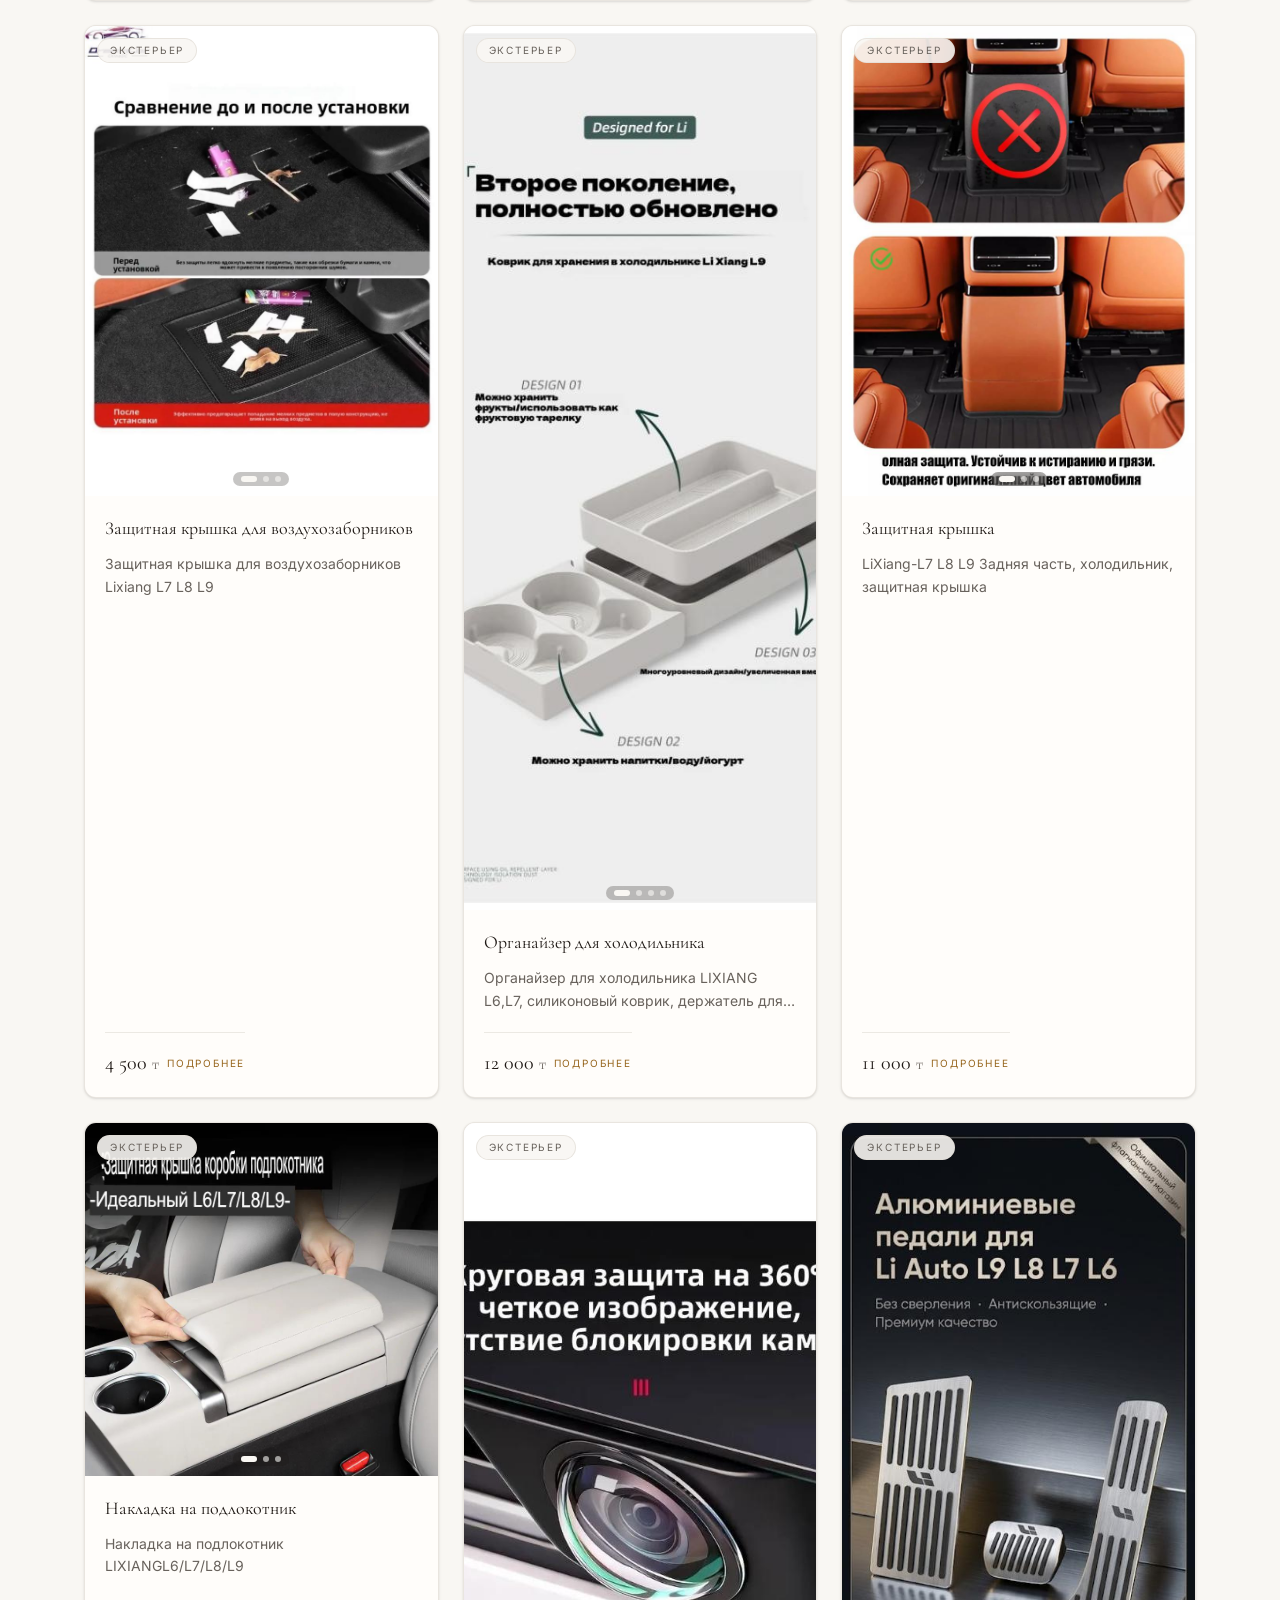
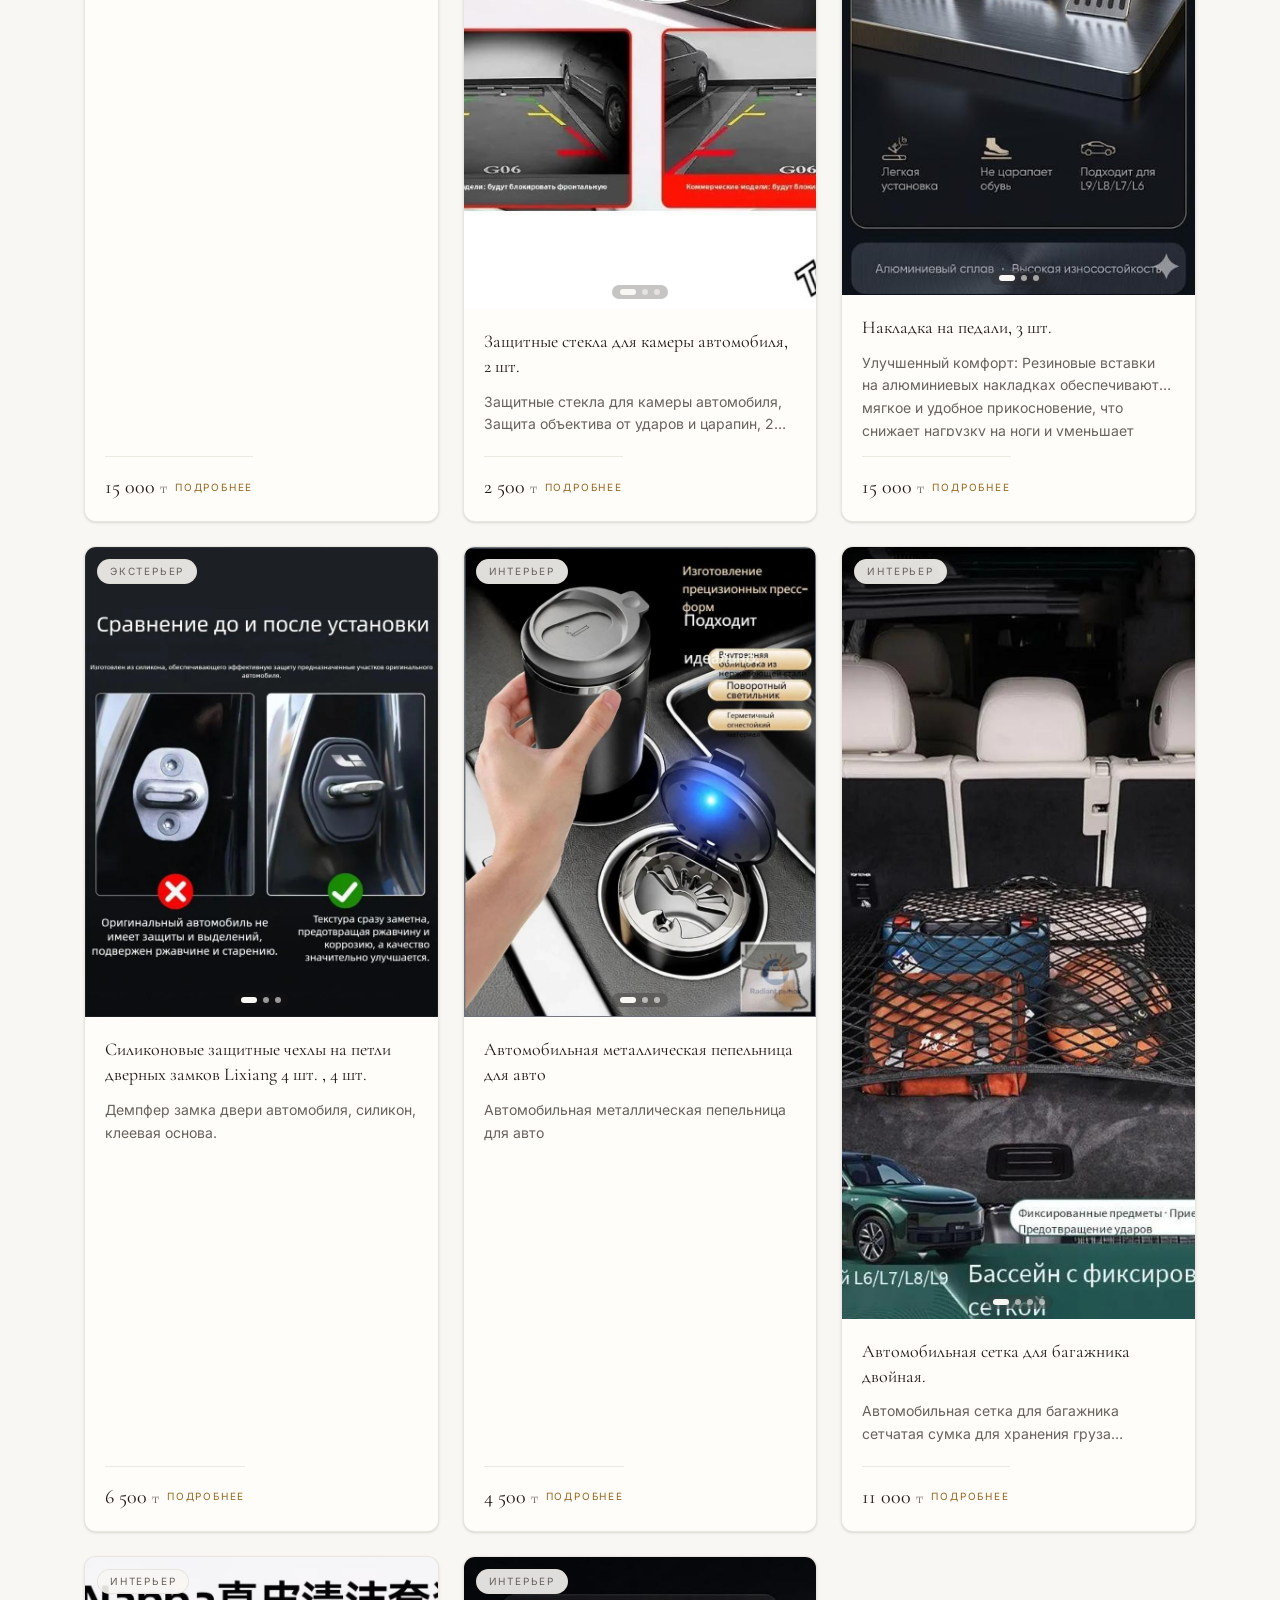
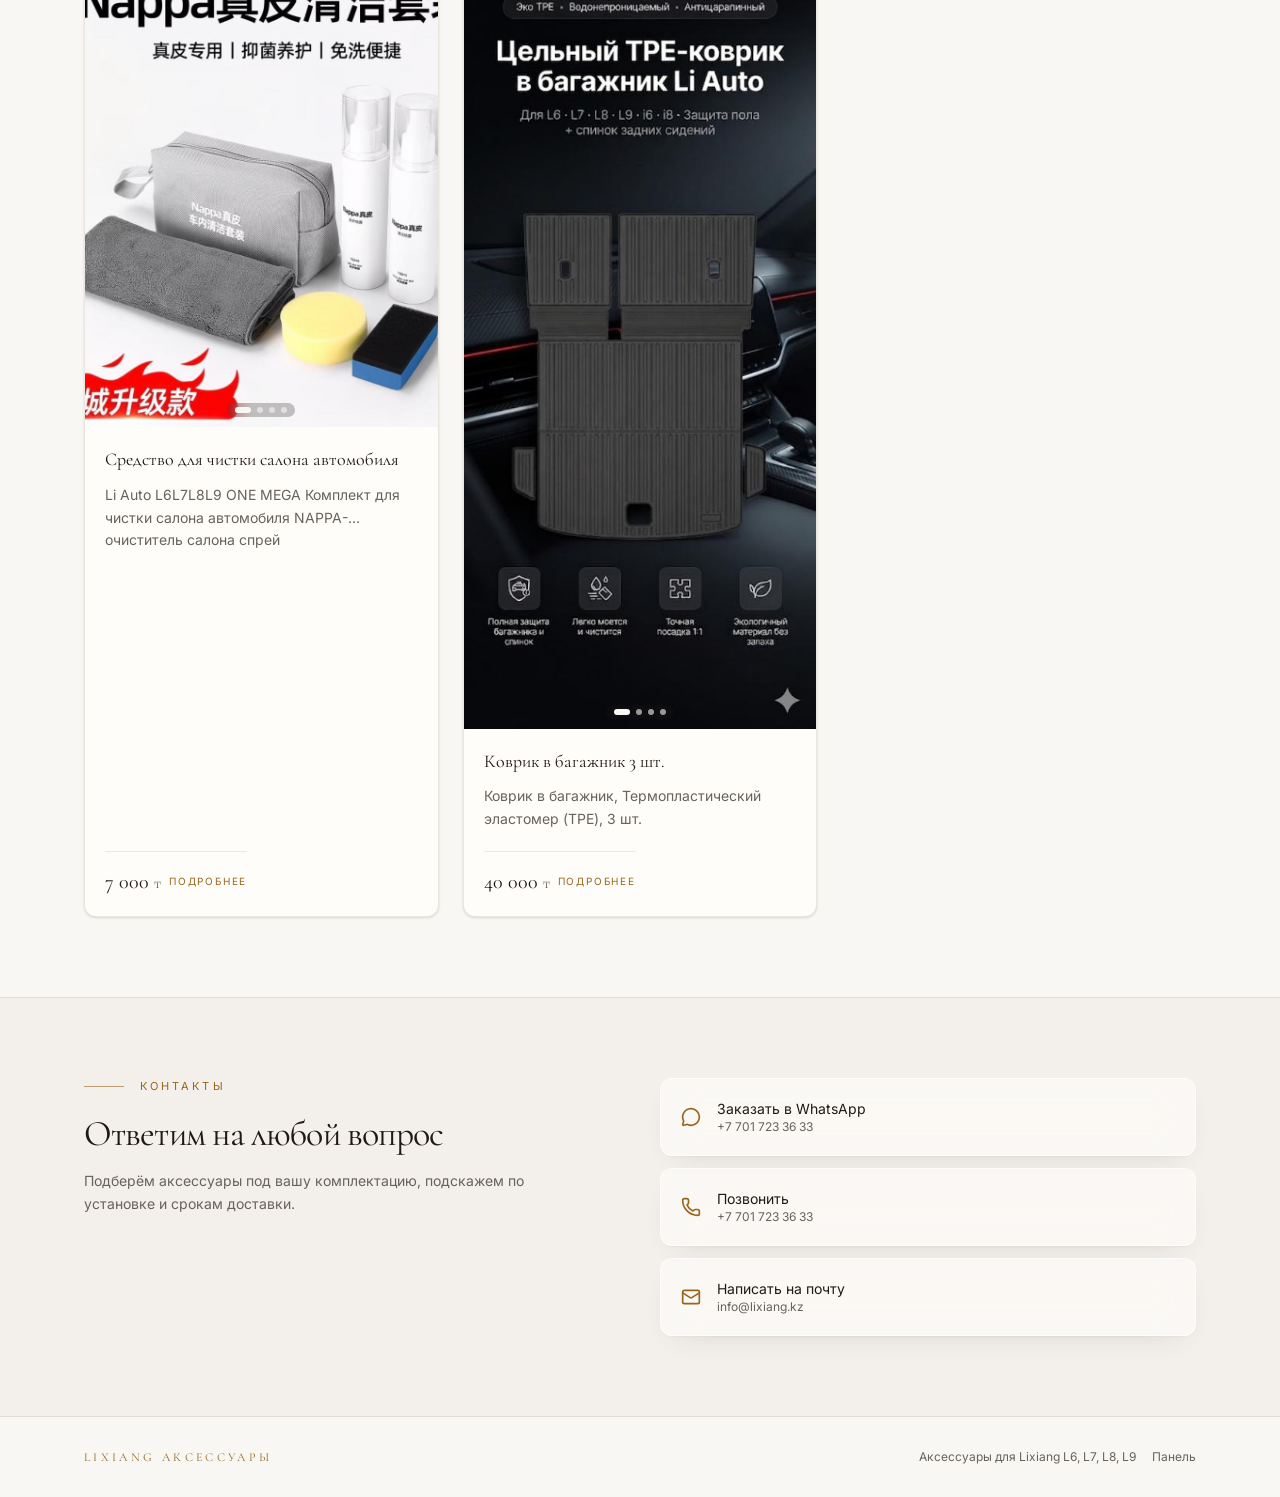
==== commit b2f11d8b: "feat(shop): restore original Lovable look on independent GitHub Pages" ====
--- a/shop/index.html
+++ b/shop/index.html
@@ -1,95 +1,6 @@
-<!doctype html>
-<html lang="ru">
-<head>
-<meta charset="utf-8">
-<meta http-equiv="Content-Security-Policy" content="default-src 'self'; base-uri 'none'; object-src 'none'; script-src 'self' 'sha256-C30RiLQZzWmqfBfeAJaZ5uWJBztmSa3LzjZ4xagF0pk='; style-src 'self' 'unsafe-inline'; img-src 'self' data:; connect-src 'self'; form-action 'none'; upgrade-insecure-requests">
-<meta name="viewport" content="width=device-width,initial-scale=1,viewport-fit=cover">
-<meta name="theme-color" content="#10151b">
-<meta name="description" content="Аксессуары для Li Auto L6, L7, L8 и L9. Каталог, подбор и заказ через WhatsApp в Казахстане.">
-<meta name="color-scheme" content="light">
-<meta property="og:title" content="Lixiang Аксессуары — детали вашего комфорта">
-<meta property="og:description" content="Продуманные аксессуары для Li Auto. Выберите товары и отправьте заказ через WhatsApp.">
-<meta property="og:type" content="website">
+<!DOCTYPE html><html lang="ru"><head><meta charset="utf-8"><meta name="viewport" content="width=device-width, initial-scale=1"><link rel="stylesheet" href="https://fonts.googleapis.com/css2?family=Cormorant+Garamond:ital,wght@0,300;0,400;0,600;1,400&amp;family=Inter:wght@300;400;500;600&amp;display=swap" data-precedence="default"><link rel="stylesheet" href="styles.css"><title>Lixiang Аксессуары — каталог L6, L7, L8, L9</title><meta name="description" content="Оригинальные и авторские аксессуары для Lixiang L6, L7, L8, L9: экстерьер, интерьер, защита. Заказ в WhatsApp, доставка по Казахстану."><meta property="og:title" content="Lixiang Аксессуары — премиальные аксессуары для Lixiang"><meta property="og:description" content="Каталог аксессуаров для Lixiang L6, L7, L8, L9. Каждый элемент — продуманный выбор, а не компромисс."><meta property="og:type" content="website"><meta name="twitter:card" content="summary_large_image"><link rel="preconnect" href="https://fonts.googleapis.com"><link rel="preconnect" href="https://fonts.gstatic.com" crossorigin="anonymous">
 
-<link rel="icon" href="data:image/svg+xml,%3Csvg%20xmlns=%22http://www.w3.org/2000/svg%22%20viewBox=%220%200%2064%2064%22%3E%3Crect%20width=%2264%22%20height=%2264%22%20rx=%2214%22%20fill=%22%2310151b%22/%3E%3Cpath%20d=%22M21%2013v38h24%22%20fill=%22none%22%20stroke=%22%23c8a676%22%20stroke-width=%225%22%20stroke-linecap=%22square%22/%3E%3Ccircle%20cx=%2247%22%20cy=%2217%22%20r=%223%22%20fill=%22%23c8a676%22/%3E%3C/svg%3E
-">
-<title>Lixiang Аксессуары — детали вашего комфорта</title>
+<meta name="twitter:title" content="Lixiang Аксессуары — премиальные аксессуары для Lixiang"><meta name="twitter:description" content="Каталог аксессуаров для Lixiang L6, L7, L8, L9. Каждый элемент — продуманный выбор, а не компромисс."><style type="text/css">[data-sonner-toaster][dir=ltr],html[dir=ltr]{--toast-icon-margin-start:-3px;--toast-icon-margin-end:4px;--toast-svg-margin-start:-1px;--toast-svg-margin-end:0px;--toast-button-margin-start:auto;--toast-button-margin-end:0;--toast-close-button-start:0;--toast-close-button-end:unset;--toast-close-button-transform:translate(-35%, -35%)}[data-sonner-toaster][dir=rtl],html[dir=rtl]{--toast-icon-margin-start:4px;--toast-icon-margin-end:-3px;--toast-svg-margin-start:0px;--toast-svg-margin-end:-1px;--toast-button-margin-start:0;--toast-button-margin-end:auto;--toast-close-button-start:unset;--toast-close-button-end:0;--toast-close-button-transform:translate(35%, -35%)}[data-sonner-toaster]{position:fixed;width:var(--width);font-family:ui-sans-serif,system-ui,-apple-system,BlinkMacSystemFont,Segoe UI,Roboto,Helvetica Neue,Arial,Noto Sans,sans-serif,Apple Color Emoji,Segoe UI Emoji,Segoe UI Symbol,Noto Color Emoji;--gray1:hsl(0, 0%, 99%);--gray2:hsl(0, 0%, 97.3%);--gray3:hsl(0, 0%, 95.1%);--gray4:hsl(0, 0%, 93%);--gray5:hsl(0, 0%, 90.9%);--gray6:hsl(0, 0%, 88.7%);--gray7:hsl(0, 0%, 85.8%);--gray8:hsl(0, 0%, 78%);--gray9:hsl(0, 0%, 56.1%);--gray10:hsl(0, 0%, 52.3%);--gray11:hsl(0, 0%, 43.5%);--gray12:hsl(0, 0%, 9%);--border-radius:8px;box-sizing:border-box;padding:0;margin:0;list-style:none;outline:0;z-index:999999999;transition:transform .4s ease}@media (hover:none) and (pointer:coarse){[data-sonner-toaster][data-lifted=true]{transform:none}}[data-sonner-toaster][data-x-position=right]{right:var(--offset-right)}[data-sonner-toaster][data-x-position=left]{left:var(--offset-left)}[data-sonner-toaster][data-x-position=center]{left:50%;transform:translateX(-50%)}[data-sonner-toaster][data-y-position=top]{top:var(--offset-top)}[data-sonner-toaster][data-y-position=bottom]{bottom:var(--offset-bottom)}[data-sonner-toast]{--y:translateY(100%);--lift-amount:calc(var(--lift) * var(--gap));z-index:var(--z-index);position:absolute;opacity:0;transform:var(--y);touch-action:none;transition:transform .4s,opacity .4s,height .4s,box-shadow .2s;box-sizing:border-box;outline:0;overflow-wrap:anywhere}[data-sonner-toast][data-styled=true]{padding:16px;background:var(--normal-bg);border:1px solid var(--normal-border);color:var(--normal-text);border-radius:var(--border-radius);box-shadow:0 4px 12px rgba(0,0,0,.1);width:var(--width);font-size:13px;display:flex;align-items:center;gap:6px}[data-sonner-toast]:focus-visible{box-shadow:0 4px 12px rgba(0,0,0,.1),0 0 0 2px rgba(0,0,0,.2)}[data-sonner-toast][data-y-position=top]{top:0;--y:translateY(-100%);--lift:1;--lift-amount:calc(1 * var(--gap))}[data-sonner-toast][data-y-position=bottom]{bottom:0;--y:translateY(100%);--lift:-1;--lift-amount:calc(var(--lift) * var(--gap))}[data-sonner-toast][data-styled=true] [data-description]{font-weight:400;line-height:1.4;color:#3f3f3f}[data-rich-colors=true][data-sonner-toast][data-styled=true] [data-description]{color:inherit}[data-sonner-toaster][data-sonner-theme=dark] [data-description]{color:#e8e8e8}[data-sonner-toast][data-styled=true] [data-title]{font-weight:500;line-height:1.5;color:inherit}[data-sonner-toast][data-styled=true] [data-icon]{display:flex;height:16px;width:16px;position:relative;justify-content:flex-start;align-items:center;flex-shrink:0;margin-left:var(--toast-icon-margin-start);margin-right:var(--toast-icon-margin-end)}[data-sonner-toast][data-promise=true] [data-icon]>svg{opacity:0;transform:scale(.8);transform-origin:center;animation:sonner-fade-in .3s ease forwards}[data-sonner-toast][data-styled=true] [data-icon]>*{flex-shrink:0}[data-sonner-toast][data-styled=true] [data-icon] svg{margin-left:var(--toast-svg-margin-start);margin-right:var(--toast-svg-margin-end)}[data-sonner-toast][data-styled=true] [data-content]{display:flex;flex-direction:column;gap:2px}[data-sonner-toast][data-styled=true] [data-button]{border-radius:4px;padding-left:8px;padding-right:8px;height:24px;font-size:12px;color:var(--normal-bg);background:var(--normal-text);margin-left:var(--toast-button-margin-start);margin-right:var(--toast-button-margin-end);border:none;font-weight:500;cursor:pointer;outline:0;display:flex;align-items:center;flex-shrink:0;transition:opacity .4s,box-shadow .2s}[data-sonner-toast][data-styled=true] [data-button]:focus-visible{box-shadow:0 0 0 2px rgba(0,0,0,.4)}[data-sonner-toast][data-styled=true] [data-button]:first-of-type{margin-left:var(--toast-button-margin-start);margin-right:var(--toast-button-margin-end)}[data-sonner-toast][data-styled=true] [data-cancel]{color:var(--normal-text);background:rgba(0,0,0,.08)}[data-sonner-toaster][data-sonner-theme=dark] [data-sonner-toast][data-styled=true] [data-cancel]{background:rgba(255,255,255,.3)}[data-sonner-toast][data-styled=true] [data-close-button]{position:absolute;left:var(--toast-close-button-start);right:var(--toast-close-button-end);top:0;height:20px;width:20px;display:flex;justify-content:center;align-items:center;padding:0;color:var(--gray12);background:var(--normal-bg);border:1px solid var(--gray4);transform:var(--toast-close-button-transform);border-radius:50%;cursor:pointer;z-index:1;transition:opacity .1s,background .2s,border-color .2s}[data-sonner-toast][data-styled=true] [data-close-button]:focus-visible{box-shadow:0 4px 12px rgba(0,0,0,.1),0 0 0 2px rgba(0,0,0,.2)}[data-sonner-toast][data-styled=true] [data-disabled=true]{cursor:not-allowed}[data-sonner-toast][data-styled=true]:hover [data-close-button]:hover{background:var(--gray2);border-color:var(--gray5)}[data-sonner-toast][data-swiping=true]::before{content:'';position:absolute;left:-100%;right:-100%;height:100%;z-index:-1}[data-sonner-toast][data-y-position=top][data-swiping=true]::before{bottom:50%;transform:scaleY(3) translateY(50%)}[data-sonner-toast][data-y-position=bottom][data-swiping=true]::before{top:50%;transform:scaleY(3) translateY(-50%)}[data-sonner-toast][data-swiping=false][data-removed=true]::before{content:'';position:absolute;inset:0;transform:scaleY(2)}[data-sonner-toast][data-expanded=true]::after{content:'';position:absolute;left:0;height:calc(var(--gap) + 1px);bottom:100%;width:100%}[data-sonner-toast][data-mounted=true]{--y:translateY(0);opacity:1}[data-sonner-toast][data-expanded=false][data-front=false]{--scale:var(--toasts-before) * 0.05 + 1;--y:translateY(calc(var(--lift-amount) * var(--toasts-before))) scale(calc(-1 * var(--scale)));height:var(--front-toast-height)}[data-sonner-toast]>*{transition:opacity .4s}[data-sonner-toast][data-x-position=right]{right:0}[data-sonner-toast][data-x-position=left]{left:0}[data-sonner-toast][data-expanded=false][data-front=false][data-styled=true]>*{opacity:0}[data-sonner-toast][data-visible=false]{opacity:0;pointer-events:none}[data-sonner-toast][data-mounted=true][data-expanded=true]{--y:translateY(calc(var(--lift) * var(--offset)));height:var(--initial-height)}[data-sonner-toast][data-removed=true][data-front=true][data-swipe-out=false]{--y:translateY(calc(var(--lift) * -100%));opacity:0}[data-sonner-toast][data-removed=true][data-front=false][data-swipe-out=false][data-expanded=true]{--y:translateY(calc(var(--lift) * var(--offset) + var(--lift) * -100%));opacity:0}[data-sonner-toast][data-removed=true][data-front=false][data-swipe-out=false][data-expanded=false]{--y:translateY(40%);opacity:0;transition:transform .5s,opacity .2s}[data-sonner-toast][data-removed=true][data-front=false]::before{height:calc(var(--initial-height) + 20%)}[data-sonner-toast][data-swiping=true]{transform:var(--y) translateY(var(--swipe-amount-y,0)) translateX(var(--swipe-amount-x,0));transition:none}[data-sonner-toast][data-swiped=true]{user-select:none}[data-sonner-toast][data-swipe-out=true][data-y-position=bottom],[data-sonner-toast][data-swipe-out=true][data-y-position=top]{animation-duration:.2s;animation-timing-function:ease-out;animation-fill-mode:forwards}[data-sonner-toast][data-swipe-out=true][data-swipe-direction=left]{animation-name:swipe-out-left}[data-sonner-toast][data-swipe-out=true][data-swipe-direction=right]{animation-name:swipe-out-right}[data-sonner-toast][data-swipe-out=true][data-swipe-direction=up]{animation-name:swipe-out-up}[data-sonner-toast][data-swipe-out=true][data-swipe-direction=down]{animation-name:swipe-out-down}@keyframes swipe-out-left{from{transform:var(--y) translateX(var(--swipe-amount-x));opacity:1}to{transform:var(--y) translateX(calc(var(--swipe-amount-x) - 100%));opacity:0}}@keyframes swipe-out-right{from{transform:var(--y) translateX(var(--swipe-amount-x));opacity:1}to{transform:var(--y) translateX(calc(var(--swipe-amount-x) + 100%));opacity:0}}@keyframes swipe-out-up{from{transform:var(--y) translateY(var(--swipe-amount-y));opacity:1}to{transform:var(--y) translateY(calc(var(--swipe-amount-y) - 100%));opacity:0}}@keyframes swipe-out-down{from{transform:var(--y) translateY(var(--swipe-amount-y));opacity:1}to{transform:var(--y) translateY(calc(var(--swipe-amount-y) + 100%));opacity:0}}@media (max-width:600px){[data-sonner-toaster]{position:fixed;right:var(--mobile-offset-right);left:var(--mobile-offset-left);width:100%}[data-sonner-toaster][dir=rtl]{left:calc(var(--mobile-offset-left) * -1)}[data-sonner-toaster] [data-sonner-toast]{left:0;right:0;width:calc(100% - var(--mobile-offset-left) * 2)}[data-sonner-toaster][data-x-position=left]{left:var(--mobile-offset-left)}[data-sonner-toaster][data-y-position=bottom]{bottom:var(--mobile-offset-bottom)}[data-sonner-toaster][data-y-position=top]{top:var(--mobile-offset-top)}[data-sonner-toaster][data-x-position=center]{left:var(--mobile-offset-left);right:var(--mobile-offset-right);transform:none}}[data-sonner-toaster][data-sonner-theme=light]{--normal-bg:#fff;--normal-border:var(--gray4);--normal-text:var(--gray12);--success-bg:hsl(143, 85%, 96%);--success-border:hsl(145, 92%, 87%);--success-text:hsl(140, 100%, 27%);--info-bg:hsl(208, 100%, 97%);--info-border:hsl(221, 91%, 93%);--info-text:hsl(210, 92%, 45%);--warning-bg:hsl(49, 100%, 97%);--warning-border:hsl(49, 91%, 84%);--warning-text:hsl(31, 92%, 45%);--error-bg:hsl(359, 100%, 97%);--error-border:hsl(359, 100%, 94%);--error-text:hsl(360, 100%, 45%)}[data-sonner-toaster][data-sonner-theme=light] [data-sonner-toast][data-invert=true]{--normal-bg:#000;--normal-border:hsl(0, 0%, 20%);--normal-text:var(--gray1)}[data-sonner-toaster][data-sonner-theme=dark] [data-sonner-toast][data-invert=true]{--normal-bg:#fff;--normal-border:var(--gray3);--normal-text:var(--gray12)}[data-sonner-toaster][data-sonner-theme=dark]{--normal-bg:#000;--normal-bg-hover:hsl(0, 0%, 12%);--normal-border:hsl(0, 0%, 20%);--normal-border-hover:hsl(0, 0%, 25%);--normal-text:var(--gray1);--success-bg:hsl(150, 100%, 6%);--success-border:hsl(147, 100%, 12%);--success-text:hsl(150, 86%, 65%);--info-bg:hsl(215, 100%, 6%);--info-border:hsl(223, 43%, 17%);--info-text:hsl(216, 87%, 65%);--warning-bg:hsl(64, 100%, 6%);--warning-border:hsl(60, 100%, 9%);--warning-text:hsl(46, 87%, 65%);--error-bg:hsl(358, 76%, 10%);--error-border:hsl(357, 89%, 16%);--error-text:hsl(358, 100%, 81%)}[data-sonner-toaster][data-sonner-theme=dark] [data-sonner-toast] [data-close-button]{background:var(--normal-bg);border-color:var(--normal-border);color:var(--normal-text)}[data-sonner-toaster][data-sonner-theme=dark] [data-sonner-toast] [data-close-button]:hover{background:var(--normal-bg-hover);border-color:var(--normal-border-hover)}[data-rich-colors=true][data-sonner-toast][data-type=success]{background:var(--success-bg);border-color:var(--success-border);color:var(--success-text)}[data-rich-colors=true][data-sonner-toast][data-type=success] [data-close-button]{background:var(--success-bg);border-color:var(--success-border);color:var(--success-text)}[data-rich-colors=true][data-sonner-toast][data-type=info]{background:var(--info-bg);border-color:var(--info-border);color:var(--info-text)}[data-rich-colors=true][data-sonner-toast][data-type=info] [data-close-button]{background:var(--info-bg);border-color:var(--info-border);color:var(--info-text)}[data-rich-colors=true][data-sonner-toast][data-type=warning]{background:var(--warning-bg);border-color:var(--warning-border);color:var(--warning-text)}[data-rich-colors=true][data-sonner-toast][data-type=warning] [data-close-button]{background:var(--warning-bg);border-color:var(--warning-border);color:var(--warning-text)}[data-rich-colors=true][data-sonner-toast][data-type=error]{background:var(--error-bg);border-color:var(--error-border);color:var(--error-text)}[data-rich-colors=true][data-sonner-toast][data-type=error] [data-close-button]{background:var(--error-bg);border-color:var(--error-border);color:var(--error-text)}.sonner-loading-wrapper{--size:16px;height:var(--size);width:var(--size);position:absolute;inset:0;z-index:10}.sonner-loading-wrapper[data-visible=false]{transform-origin:center;animation:sonner-fade-out .2s ease forwards}.sonner-spinner{position:relative;top:50%;left:50%;height:var(--size);width:var(--size)}.sonner-loading-bar{animation:sonner-spin 1.2s linear infinite;background:var(--gray11);border-radius:6px;height:8%;left:-10%;position:absolute;top:-3.9%;width:24%}.sonner-loading-bar:first-child{animation-delay:-1.2s;transform:rotate(.0001deg) translate(146%)}.sonner-loading-bar:nth-child(2){animation-delay:-1.1s;transform:rotate(30deg) translate(146%)}.sonner-loading-bar:nth-child(3){animation-delay:-1s;transform:rotate(60deg) translate(146%)}.sonner-loading-bar:nth-child(4){animation-delay:-.9s;transform:rotate(90deg) translate(146%)}.sonner-loading-bar:nth-child(5){animation-delay:-.8s;transform:rotate(120deg) translate(146%)}.sonner-loading-bar:nth-child(6){animation-delay:-.7s;transform:rotate(150deg) translate(146%)}.sonner-loading-bar:nth-child(7){animation-delay:-.6s;transform:rotate(180deg) translate(146%)}.sonner-loading-bar:nth-child(8){animation-delay:-.5s;transform:rotate(210deg) translate(146%)}.sonner-loading-bar:nth-child(9){animation-delay:-.4s;transform:rotate(240deg) translate(146%)}.sonner-loading-bar:nth-child(10){animation-delay:-.3s;transform:rotate(270deg) translate(146%)}.sonner-loading-bar:nth-child(11){animation-delay:-.2s;transform:rotate(300deg) translate(146%)}.sonner-loading-bar:nth-child(12){animation-delay:-.1s;transform:rotate(330deg) translate(146%)}@keyframes sonner-fade-in{0%{opacity:0;transform:scale(.8)}100%{opacity:1;transform:scale(1)}}@keyframes sonner-fade-out{0%{opacity:1;transform:scale(1)}100%{opacity:0;transform:scale(.8)}}@keyframes sonner-spin{0%{opacity:1}100%{opacity:.15}}@media (prefers-reduced-motion){.sonner-loading-bar,[data-sonner-toast],[data-sonner-toast]>*{transition:none!important;animation:none!important}}.sonner-loader{position:absolute;top:50%;left:50%;transform:translate(-50%,-50%);transform-origin:center;transition:opacity .2s,transform .2s}.sonner-loader[data-visible=false]{opacity:0;transform:scale(.8) translate(-50%,-50%)}</style><meta name="theme-color" content="#f7f3ed"><meta name="referrer" content="strict-origin-when-cross-origin"></head><body><!--$--><div class="min-h-screen bg-background"><header class="glass sticky top-0 z-40 rounded-none border-x-0 border-t-0"><div class="mx-auto flex h-16 max-w-6xl items-center justify-between px-5"><a href="#top" class="flex items-baseline gap-3"><span class="font-display text-xl tracking-[0.32em] text-primary">LIXIANG</span><span class="hidden text-[10px] uppercase tracking-[0.24em] text-muted-foreground sm:inline">Аксессуары</span></a><nav class="hidden items-center gap-8 text-[11px] uppercase tracking-[0.2em] text-muted-foreground md:flex"><a href="#catalog" class="transition-colors hover:text-foreground">Каталог</a><a href="#contacts" class="transition-colors hover:text-foreground">Контакты</a></nav><a href="https://wa.me/77017233633?text=%D0%97%D0%B4%D1%80%D0%B0%D0%B2%D1%81%D1%82%D0%B2%D1%83%D0%B9%D1%82%D0%B5!%20%D0%98%D0%BD%D1%82%D0%B5%D1%80%D0%B5%D1%81%D1%83%D1%8E%D1%82%20%D0%B0%D0%BA%D1%81%D0%B5%D1%81%D1%81%D1%83%D0%B0%D1%80%D1%8B%20%D0%B4%D0%BB%D1%8F%20Lixiang." target="_blank" rel="noreferrer" class="inline-flex items-center justify-center gap-2 whitespace-nowrap font-medium cursor-pointer transition-colors focus-visible:outline-none focus-visible:ring-1 focus-visible:ring-ring disabled:pointer-events-none disabled:opacity-50 disabled:cursor-not-allowed [&amp;_svg]:pointer-events-none [&amp;_svg]:size-4 [&amp;_svg]:shrink-0 border border-input bg-background shadow-sm hover:bg-accent hover:text-accent-foreground h-8 text-xs rounded-full px-5">Связаться</a></div></header><main id="top"><section class="hero-surface relative overflow-hidden border-b border-border"><div class="mx-auto grid max-w-6xl gap-8 px-5 py-14 sm:py-20 md:grid-cols-[1.2fr_0.8fr] md:items-center md:gap-12 md:py-28"><div><div class="flex items-center gap-4"><span class="h-px w-10 bg-primary/60"></span><span class="eyebrow">Премиальные аксессуары</span></div><h1 class="mt-5 text-[2.6rem] leading-[1.05] tracking-tight text-foreground sm:text-6xl md:text-7xl">Ваш Lixiang<br><em class="not-italic text-primary">совершенен</em></h1><p class="mt-5 max-w-md text-[15px] leading-relaxed text-muted-foreground sm:text-base">Оригинальные и авторские аксессуары для Lixiang L6, L7, L8, L9. Каждый элемент — продуманный выбор, а не компромисс.</p><div class="mt-7 flex flex-wrap gap-3 sm:mt-9"><a href="#catalog" class="inline-flex items-center justify-center gap-2 whitespace-nowrap text-sm font-medium cursor-pointer transition-colors focus-visible:outline-none focus-visible:ring-1 focus-visible:ring-ring disabled:pointer-events-none disabled:opacity-50 disabled:cursor-not-allowed [&amp;_svg]:pointer-events-none [&amp;_svg]:size-4 [&amp;_svg]:shrink-0 bg-primary text-primary-foreground shadow hover:bg-primary/90 h-10 flex-1 rounded-full px-6 sm:flex-none sm:px-8">Смотреть каталог</a><a href="https://wa.me/77017233633?text=%D0%97%D0%B4%D1%80%D0%B0%D0%B2%D1%81%D1%82%D0%B2%D1%83%D0%B9%D1%82%D0%B5!%20%D0%98%D0%BD%D1%82%D0%B5%D1%80%D0%B5%D1%81%D1%83%D1%8E%D1%82%20%D0%B0%D0%BA%D1%81%D0%B5%D1%81%D1%81%D1%83%D0%B0%D1%80%D1%8B%20%D0%B4%D0%BB%D1%8F%20Lixiang." target="_blank" rel="noreferrer" class="inline-flex items-center justify-center gap-2 whitespace-nowrap text-sm font-medium cursor-pointer transition-colors focus-visible:outline-none focus-visible:ring-1 focus-visible:ring-ring disabled:pointer-events-none disabled:opacity-50 disabled:cursor-not-allowed [&amp;_svg]:pointer-events-none [&amp;_svg]:size-4 [&amp;_svg]:shrink-0 border border-input bg-background shadow-sm hover:bg-accent hover:text-accent-foreground h-10 flex-1 rounded-full px-6 sm:flex-none sm:px-8">Заказать</a></div></div><div class="flex justify-start md:justify-end"><div class="glass grid h-28 w-28 shrink-0 place-items-center rounded-full text-center sm:h-40 sm:w-40"><div><div class="font-display text-3xl text-primary sm:text-4xl">14</div><div class="mt-1 text-[9px] uppercase tracking-[0.2em] text-muted-foreground sm:text-[10px] sm:tracking-[0.24em]">позиций<br>в каталоге</div></div></div></div></div></section><section id="catalog" class="mx-auto max-w-6xl px-5 py-14 sm:py-20"><div class="flex items-center gap-4"><span class="h-px w-10 bg-primary/60"></span><span class="eyebrow">Каталог товаров</span></div><h2 class="mt-4 text-3xl tracking-tight text-foreground sm:mt-5 sm:text-5xl">Аксессуары для Lixiang</h2><div class="glass sticky top-16 z-30 -mx-5 mt-6 rounded-none px-5 py-3 sm:static sm:mx-0 sm:mt-8 sm:rounded-full sm:px-3 sm:py-2"><div class="flex gap-2 overflow-x-auto sm:flex-wrap sm:overflow-visible [&amp;::-webkit-scrollbar]:hidden"><button type="button" class="shrink-0 rounded-full border px-4 py-2 text-[11px] uppercase tracking-[0.18em] transition-colors sm:px-5 border-primary bg-primary text-primary-foreground">Все</button><button type="button" class="shrink-0 rounded-full border px-4 py-2 text-[11px] uppercase tracking-[0.18em] transition-colors sm:px-5 border-border/70 bg-background/90 text-muted-foreground hover:border-primary/40 hover:bg-background hover:text-foreground">Экстерьер</button><button type="button" class="shrink-0 rounded-full border px-4 py-2 text-[11px] uppercase tracking-[0.18em] transition-colors sm:px-5 border-border/70 bg-background/90 text-muted-foreground hover:border-primary/40 hover:bg-background hover:text-foreground">Интерьер</button></div></div><div class="mt-6 grid grid-cols-2 gap-3 sm:mt-10 sm:gap-6 lg:grid-cols-3"><article class="flex flex-col overflow-hidden rounded-2xl border border-border/70 bg-card shadow-sm transition-shadow duration-300 active:shadow-none sm:hover:shadow-lift"><div class="relative aspect-square bg-secondary/50"><div class="relative h-full w-full"><div class="flex h-full w-full snap-x snap-mandatory overflow-x-auto overscroll-x-contain scroll-smooth [-ms-overflow-style:none] [scrollbar-width:none] [&amp;::-webkit-scrollbar]:hidden"><div class="h-full w-full shrink-0 snap-center"><img src="assets/products/p1_1.jpg" alt="Колпачки на гайки колеса — фото 1" loading="lazy" decoding="async" draggable="false" class="h-full w-full select-none object-cover"></div><div class="h-full w-full shrink-0 snap-center"><img src="assets/products/p1_2.jpg" alt="Колпачки на гайки колеса — фото 2" loading="lazy" decoding="async" draggable="false" class="h-full w-full select-none object-cover"></div><div class="h-full w-full shrink-0 snap-center"><img src="assets/products/p1_3.jpg" alt="Колпачки на гайки колеса — фото 3" loading="lazy" decoding="async" draggable="false" class="h-full w-full select-none object-cover"></div></div><div class="pointer-events-none absolute bottom-2.5 left-1/2 flex -translate-x-1/2 gap-1.5 rounded-full bg-foreground/25 px-2 py-1 backdrop-blur-sm"><span class="h-1.5 rounded-full transition-all duration-300 w-4 bg-background"></span><span class="h-1.5 rounded-full transition-all duration-300 w-1.5 bg-background/60"></span><span class="h-1.5 rounded-full transition-all duration-300 w-1.5 bg-background/60"></span></div></div><span class="pointer-events-none absolute left-2 top-2 rounded-full border border-border/70 bg-background/90 px-2.5 py-1 text-[9px] uppercase tracking-[0.18em] text-muted-foreground sm:left-3 sm:top-3 sm:px-3 sm:text-[10px]">Экстерьер</span></div><button type="button" class="flex flex-1 flex-col gap-2 p-3.5 text-left sm:gap-3 sm:p-5"><h3 class="text-[15px] leading-snug text-foreground sm:text-lg">Колпачки на гайки колеса</h3><p class="line-clamp-2 flex-1 text-[12px] leading-relaxed text-muted-foreground sm:text-sm">Колпачки на гайки колеса LIXIANG L7 L8 L9 20 шт. ABS пластик.</p><div class="mt-1 flex items-center justify-between gap-2 border-t border-border/60 pt-3 sm:mt-2 sm:pt-4"><span class="font-display text-lg text-foreground sm:text-xl">6&nbsp;000<!-- --> <span class="text-sm text-muted-foreground">₸</span></span><span class="text-[10px] uppercase tracking-[0.18em] text-primary">Подробнее</span></div></button></article><article class="flex flex-col overflow-hidden rounded-2xl border border-border/70 bg-card shadow-sm transition-shadow duration-300 active:shadow-none sm:hover:shadow-lift"><div class="relative aspect-square bg-secondary/50"><div class="relative h-full w-full"><div class="flex h-full w-full snap-x snap-mandatory overflow-x-auto overscroll-x-contain scroll-smooth [-ms-overflow-style:none] [scrollbar-width:none] [&amp;::-webkit-scrollbar]:hidden"><div class="h-full w-full shrink-0 snap-center"><img src="assets/products/p2_1.jpg" alt="Защитная крышка — фото 1" loading="lazy" decoding="async" draggable="false" class="h-full w-full select-none object-cover"></div><div class="h-full w-full shrink-0 snap-center"><img src="assets/products/p2_2.jpg" alt="Защитная крышка — фото 2" loading="lazy" decoding="async" draggable="false" class="h-full w-full select-none object-cover"></div><div class="h-full w-full shrink-0 snap-center"><img src="assets/products/p2_3.jpg" alt="Защитная крышка — фото 3" loading="lazy" decoding="async" draggable="false" class="h-full w-full select-none object-cover"></div></div><div class="pointer-events-none absolute bottom-2.5 left-1/2 flex -translate-x-1/2 gap-1.5 rounded-full bg-foreground/25 px-2 py-1 backdrop-blur-sm"><span class="h-1.5 rounded-full transition-all duration-300 w-4 bg-background"></span><span class="h-1.5 rounded-full transition-all duration-300 w-1.5 bg-background/60"></span><span class="h-1.5 rounded-full transition-all duration-300 w-1.5 bg-background/60"></span></div></div><span class="pointer-events-none absolute left-2 top-2 rounded-full border border-border/70 bg-background/90 px-2.5 py-1 text-[9px] uppercase tracking-[0.18em] text-muted-foreground sm:left-3 sm:top-3 sm:px-3 sm:text-[10px]">Экстерьер</span></div><button type="button" class="flex flex-1 flex-col gap-2 p-3.5 text-left sm:gap-3 sm:p-5"><h3 class="text-[15px] leading-snug text-foreground sm:text-lg">Защитная крышка</h3><p class="line-clamp-2 flex-1 text-[12px] leading-relaxed text-muted-foreground sm:text-sm">Защитная крышка магнитная зарядного порта 2 шт. Подходит для L6, L7, L8, L9.</p><div class="mt-1 flex items-center justify-between gap-2 border-t border-border/60 pt-3 sm:mt-2 sm:pt-4"><span class="font-display text-lg text-foreground sm:text-xl">5&nbsp;000<!-- --> <span class="text-sm text-muted-foreground">₸</span></span><span class="text-[10px] uppercase tracking-[0.18em] text-primary">Подробнее</span></div></button></article><article class="flex flex-col overflow-hidden rounded-2xl border border-border/70 bg-card shadow-sm transition-shadow duration-300 active:shadow-none sm:hover:shadow-lift"><div class="relative aspect-square bg-secondary/50"><div class="relative h-full w-full"><div class="flex h-full w-full snap-x snap-mandatory overflow-x-auto overscroll-x-contain scroll-smooth [-ms-overflow-style:none] [scrollbar-width:none] [&amp;::-webkit-scrollbar]:hidden"><div class="h-full w-full shrink-0 snap-center"><img src="assets/products/p3_1.jpg" alt="Металлический парковочный номерной знак — фото 1" loading="lazy" decoding="async" draggable="false" class="h-full w-full select-none object-cover"></div><div class="h-full w-full shrink-0 snap-center"><img src="assets/products/p3_2.jpg" alt="Металлический парковочный номерной знак — фото 2" loading="lazy" decoding="async" draggable="false" class="h-full w-full select-none object-cover"></div></div><div class="pointer-events-none absolute bottom-2.5 left-1/2 flex -translate-x-1/2 gap-1.5 rounded-full bg-foreground/25 px-2 py-1 backdrop-blur-sm"><span class="h-1.5 rounded-full transition-all duration-300 w-4 bg-background"></span><span class="h-1.5 rounded-full transition-all duration-300 w-1.5 bg-background/60"></span></div></div><span class="pointer-events-none absolute left-2 top-2 rounded-full border border-border/70 bg-background/90 px-2.5 py-1 text-[9px] uppercase tracking-[0.18em] text-muted-foreground sm:left-3 sm:top-3 sm:px-3 sm:text-[10px]">Экстерьер</span></div><button type="button" class="flex flex-1 flex-col gap-2 p-3.5 text-left sm:gap-3 sm:p-5"><h3 class="text-[15px] leading-snug text-foreground sm:text-lg">Металлический парковочный номерной знак</h3><p class="line-clamp-2 flex-1 text-[12px] leading-relaxed text-muted-foreground sm:text-sm">Металлический парковочный номерной знак для LiXiang Скрывающийся временный номер.</p><div class="mt-1 flex items-center justify-between gap-2 border-t border-border/60 pt-3 sm:mt-2 sm:pt-4"><span class="font-display text-lg text-foreground sm:text-xl">5&nbsp;000<!-- --> <span class="text-sm text-muted-foreground">₸</span></span><span class="text-[10px] uppercase tracking-[0.18em] text-primary">Подробнее</span></div></button></article><article class="flex flex-col overflow-hidden rounded-2xl border border-border/70 bg-card shadow-sm transition-shadow duration-300 active:shadow-none sm:hover:shadow-lift"><div class="relative aspect-square bg-secondary/50"><div class="relative h-full w-full"><div class="flex h-full w-full snap-x snap-mandatory overflow-x-auto overscroll-x-contain scroll-smooth [-ms-overflow-style:none] [scrollbar-width:none] [&amp;::-webkit-scrollbar]:hidden"><div class="h-full w-full shrink-0 snap-center"><img src="assets/products/p4_1.jpg" alt="Защитная крышка для воздухозаборников — фото 1" loading="lazy" decoding="async" draggable="false" class="h-full w-full select-none object-cover"></div><div class="h-full w-full shrink-0 snap-center"><img src="assets/products/p4_2.jpg" alt="Защитная крышка для воздухозаборников — фото 2" loading="lazy" decoding="async" draggable="false" class="h-full w-full select-none object-cover"></div><div class="h-full w-full shrink-0 snap-center"><img src="assets/products/p4_3.jpg" alt="Защитная крышка для воздухозаборников — фото 3" loading="lazy" decoding="async" draggable="false" class="h-full w-full select-none object-cover"></div></div><div class="pointer-events-none absolute bottom-2.5 left-1/2 flex -translate-x-1/2 gap-1.5 rounded-full bg-foreground/25 px-2 py-1 backdrop-blur-sm"><span class="h-1.5 rounded-full transition-all duration-300 w-4 bg-background"></span><span class="h-1.5 rounded-full transition-all duration-300 w-1.5 bg-background/60"></span><span class="h-1.5 rounded-full transition-all duration-300 w-1.5 bg-background/60"></span></div></div><span class="pointer-events-none absolute left-2 top-2 rounded-full border border-border/70 bg-background/90 px-2.5 py-1 text-[9px] uppercase tracking-[0.18em] text-muted-foreground sm:left-3 sm:top-3 sm:px-3 sm:text-[10px]">Экстерьер</span></div><button type="button" class="flex flex-1 flex-col gap-2 p-3.5 text-left sm:gap-3 sm:p-5"><h3 class="text-[15px] leading-snug text-foreground sm:text-lg">Защитная крышка для воздухозаборников</h3><p class="line-clamp-2 flex-1 text-[12px] leading-relaxed text-muted-foreground sm:text-sm">Защитная крышка для воздухозаборников Lixiang L7 L8 L9</p><div class="mt-1 flex items-center justify-between gap-2 border-t border-border/60 pt-3 sm:mt-2 sm:pt-4"><span class="font-display text-lg text-foreground sm:text-xl">4&nbsp;500<!-- --> <span class="text-sm text-muted-foreground">₸</span></span><span class="text-[10px] uppercase tracking-[0.18em] text-primary">Подробнее</span></div></button></article><article class="flex flex-col overflow-hidden rounded-2xl border border-border/70 bg-card shadow-sm transition-shadow duration-300 active:shadow-none sm:hover:shadow-lift"><div class="relative aspect-square bg-secondary/50"><div class="relative h-full w-full"><div class="flex h-full w-full snap-x snap-mandatory overflow-x-auto overscroll-x-contain scroll-smooth [-ms-overflow-style:none] [scrollbar-width:none] [&amp;::-webkit-scrollbar]:hidden"><div class="h-full w-full shrink-0 snap-center"><img src="assets/products/p5_1.jpg" alt="Органайзер для холодильника — фото 1" loading="lazy" decoding="async" draggable="false" class="h-full w-full select-none object-cover"></div><div class="h-full w-full shrink-0 snap-center"><img src="assets/products/p5_2.jpg" alt="Органайзер для холодильника — фото 2" loading="lazy" decoding="async" draggable="false" class="h-full w-full select-none object-cover"></div><div class="h-full w-full shrink-0 snap-center"><img src="assets/products/p5_3.jpg" alt="Органайзер для холодильника — фото 3" loading="lazy" decoding="async" draggable="false" class="h-full w-full select-none object-cover"></div><div class="h-full w-full shrink-0 snap-center"><img src="assets/products/p5_4.jpg" alt="Органайзер для холодильника — фото 4" loading="lazy" decoding="async" draggable="false" class="h-full w-full select-none object-cover"></div></div><div class="pointer-events-none absolute bottom-2.5 left-1/2 flex -translate-x-1/2 gap-1.5 rounded-full bg-foreground/25 px-2 py-1 backdrop-blur-sm"><span class="h-1.5 rounded-full transition-all duration-300 w-4 bg-background"></span><span class="h-1.5 rounded-full transition-all duration-300 w-1.5 bg-background/60"></span><span class="h-1.5 rounded-full transition-all duration-300 w-1.5 bg-background/60"></span><span class="h-1.5 rounded-full transition-all duration-300 w-1.5 bg-background/60"></span></div></div><span class="pointer-events-none absolute left-2 top-2 rounded-full border border-border/70 bg-background/90 px-2.5 py-1 text-[9px] uppercase tracking-[0.18em] text-muted-foreground sm:left-3 sm:top-3 sm:px-3 sm:text-[10px]">Экстерьер</span></div><button type="button" class="flex flex-1 flex-col gap-2 p-3.5 text-left sm:gap-3 sm:p-5"><h3 class="text-[15px] leading-snug text-foreground sm:text-lg">Органайзер для холодильника</h3><p class="line-clamp-2 flex-1 text-[12px] leading-relaxed text-muted-foreground sm:text-sm">Органайзер для холодильника LIXIANG L6,L7, силиконовый коврик, держатель для стаканов</p><div class="mt-1 flex items-center justify-between gap-2 border-t border-border/60 pt-3 sm:mt-2 sm:pt-4"><span class="font-display text-lg text-foreground sm:text-xl">12&nbsp;000<!-- --> <span class="text-sm text-muted-foreground">₸</span></span><span class="text-[10px] uppercase tracking-[0.18em] text-primary">Подробнее</span></div></button></article><article class="flex flex-col overflow-hidden rounded-2xl border border-border/70 bg-card shadow-sm transition-shadow duration-300 active:shadow-none sm:hover:shadow-lift"><div class="relative aspect-square bg-secondary/50"><div class="relative h-full w-full"><div class="flex h-full w-full snap-x snap-mandatory overflow-x-auto overscroll-x-contain scroll-smooth [-ms-overflow-style:none] [scrollbar-width:none] [&amp;::-webkit-scrollbar]:hidden"><div class="h-full w-full shrink-0 snap-center"><img src="assets/products/p6_1.jpg" alt="Защитная крышка — фото 1" loading="lazy" decoding="async" draggable="false" class="h-full w-full select-none object-cover"></div><div class="h-full w-full shrink-0 snap-center"><img src="assets/products/p6_2.jpg" alt="Защитная крышка — фото 2" loading="lazy" decoding="async" draggable="false" class="h-full w-full select-none object-cover"></div><div class="h-full w-full shrink-0 snap-center"><img src="assets/products/p6_3.jpg" alt="Защитная крышка — фото 3" loading="lazy" decoding="async" draggable="false" class="h-full w-full select-none object-cover"></div></div><div class="pointer-events-none absolute bottom-2.5 left-1/2 flex -translate-x-1/2 gap-1.5 rounded-full bg-foreground/25 px-2 py-1 backdrop-blur-sm"><span class="h-1.5 rounded-full transition-all duration-300 w-4 bg-background"></span><span class="h-1.5 rounded-full transition-all duration-300 w-1.5 bg-background/60"></span><span class="h-1.5 rounded-full transition-all duration-300 w-1.5 bg-background/60"></span></div></div><span class="pointer-events-none absolute left-2 top-2 rounded-full border border-border/70 bg-background/90 px-2.5 py-1 text-[9px] uppercase tracking-[0.18em] text-muted-foreground sm:left-3 sm:top-3 sm:px-3 sm:text-[10px]">Экстерьер</span></div><button type="button" class="flex flex-1 flex-col gap-2 p-3.5 text-left sm:gap-3 sm:p-5"><h3 class="text-[15px] leading-snug text-foreground sm:text-lg">Защитная крышка</h3><p class="line-clamp-2 flex-1 text-[12px] leading-relaxed text-muted-foreground sm:text-sm">LiXiang-L7 L8 L9 Задняя часть, холодильник, защитная крышка</p><div class="mt-1 flex items-center justify-between gap-2 border-t border-border/60 pt-3 sm:mt-2 sm:pt-4"><span class="font-display text-lg text-foreground sm:text-xl">11&nbsp;000<!-- --> <span class="text-sm text-muted-foreground">₸</span></span><span class="text-[10px] uppercase tracking-[0.18em] text-primary">Подробнее</span></div></button></article><article class="flex flex-col overflow-hidden rounded-2xl border border-border/70 bg-card shadow-sm transition-shadow duration-300 active:shadow-none sm:hover:shadow-lift"><div class="relative aspect-square bg-secondary/50"><div class="relative h-full w-full"><div class="flex h-full w-full snap-x snap-mandatory overflow-x-auto overscroll-x-contain scroll-smooth [-ms-overflow-style:none] [scrollbar-width:none] [&amp;::-webkit-scrollbar]:hidden"><div class="h-full w-full shrink-0 snap-center"><img src="assets/products/p7_1.jpg" alt="Накладка на подлокотник — фото 1" loading="lazy" decoding="async" draggable="false" class="h-full w-full select-none object-cover"></div><div class="h-full w-full shrink-0 snap-center"><img src="assets/products/p7_2.jpg" alt="Накладка на подлокотник — фото 2" loading="lazy" decoding="async" draggable="false" class="h-full w-full select-none object-cover"></div><div class="h-full w-full shrink-0 snap-center"><img src="assets/products/p7_3.jpg" alt="Накладка на подлокотник — фото 3" loading="lazy" decoding="async" draggable="false" class="h-full w-full select-none object-cover"></div></div><div class="pointer-events-none absolute bottom-2.5 left-1/2 flex -translate-x-1/2 gap-1.5 rounded-full bg-foreground/25 px-2 py-1 backdrop-blur-sm"><span class="h-1.5 rounded-full transition-all duration-300 w-4 bg-background"></span><span class="h-1.5 rounded-full transition-all duration-300 w-1.5 bg-background/60"></span><span class="h-1.5 rounded-full transition-all duration-300 w-1.5 bg-background/60"></span></div></div><span class="pointer-events-none absolute left-2 top-2 rounded-full border border-border/70 bg-background/90 px-2.5 py-1 text-[9px] uppercase tracking-[0.18em] text-muted-foreground sm:left-3 sm:top-3 sm:px-3 sm:text-[10px]">Экстерьер</span></div><button type="button" class="flex flex-1 flex-col gap-2 p-3.5 text-left sm:gap-3 sm:p-5"><h3 class="text-[15px] leading-snug text-foreground sm:text-lg">Накладка на подлокотник</h3><p class="line-clamp-2 flex-1 text-[12px] leading-relaxed text-muted-foreground sm:text-sm">Накладка на подлокотник LIXIANGL6/L7/L8/L9</p><div class="mt-1 flex items-center justify-between gap-2 border-t border-border/60 pt-3 sm:mt-2 sm:pt-4"><span class="font-display text-lg text-foreground sm:text-xl">15&nbsp;000<!-- --> <span class="text-sm text-muted-foreground">₸</span></span><span class="text-[10px] uppercase tracking-[0.18em] text-primary">Подробнее</span></div></button></article><article class="flex flex-col overflow-hidden rounded-2xl border border-border/70 bg-card shadow-sm transition-shadow duration-300 active:shadow-none sm:hover:shadow-lift"><div class="relative aspect-square bg-secondary/50"><div class="relative h-full w-full"><div class="flex h-full w-full snap-x snap-mandatory overflow-x-auto overscroll-x-contain scroll-smooth [-ms-overflow-style:none] [scrollbar-width:none] [&amp;::-webkit-scrollbar]:hidden"><div class="h-full w-full shrink-0 snap-center"><img src="assets/products/p8_1.jpg" alt="Защитные стекла для камеры автомобиля, 2 шт. — фото 1" loading="lazy" decoding="async" draggable="false" class="h-full w-full select-none object-cover"></div><div class="h-full w-full shrink-0 snap-center"><img src="assets/products/p8_2.jpg" alt="Защитные стекла для камеры автомобиля, 2 шт. — фото 2" loading="lazy" decoding="async" draggable="false" class="h-full w-full select-none object-cover"></div><div class="h-full w-full shrink-0 snap-center"><img src="assets/products/p8_3.jpg" alt="Защитные стекла для камеры автомобиля, 2 шт. — фото 3" loading="lazy" decoding="async" draggable="false" class="h-full w-full select-none object-cover"></div></div><div class="pointer-events-none absolute bottom-2.5 left-1/2 flex -translate-x-1/2 gap-1.5 rounded-full bg-foreground/25 px-2 py-1 backdrop-blur-sm"><span class="h-1.5 rounded-full transition-all duration-300 w-4 bg-background"></span><span class="h-1.5 rounded-full transition-all duration-300 w-1.5 bg-background/60"></span><span class="h-1.5 rounded-full transition-all duration-300 w-1.5 bg-background/60"></span></div></div><span class="pointer-events-none absolute left-2 top-2 rounded-full border border-border/70 bg-background/90 px-2.5 py-1 text-[9px] uppercase tracking-[0.18em] text-muted-foreground sm:left-3 sm:top-3 sm:px-3 sm:text-[10px]">Экстерьер</span></div><button type="button" class="flex flex-1 flex-col gap-2 p-3.5 text-left sm:gap-3 sm:p-5"><h3 class="text-[15px] leading-snug text-foreground sm:text-lg">Защитные стекла для камеры автомобиля, 2 шт.</h3><p class="line-clamp-2 flex-1 text-[12px] leading-relaxed text-muted-foreground sm:text-sm">Защитные стекла для камеры автомобиля, Защита объектива от ударов и царапин, 2 шт.</p><div class="mt-1 flex items-center justify-between gap-2 border-t border-border/60 pt-3 sm:mt-2 sm:pt-4"><span class="font-display text-lg text-foreground sm:text-xl">2&nbsp;500<!-- --> <span class="text-sm text-muted-foreground">₸</span></span><span class="text-[10px] uppercase tracking-[0.18em] text-primary">Подробнее</span></div></button></article><article class="flex flex-col overflow-hidden rounded-2xl border border-border/70 bg-card shadow-sm transition-shadow duration-300 active:shadow-none sm:hover:shadow-lift"><div class="relative aspect-square bg-secondary/50"><div class="relative h-full w-full"><div class="flex h-full w-full snap-x snap-mandatory overflow-x-auto overscroll-x-contain scroll-smooth [-ms-overflow-style:none] [scrollbar-width:none] [&amp;::-webkit-scrollbar]:hidden"><div class="h-full w-full shrink-0 snap-center"><img src="assets/products/p9_1.jpg" alt="Накладка на педали, 3 шт. — фото 1" loading="lazy" decoding="async" draggable="false" class="h-full w-full select-none object-cover"></div><div class="h-full w-full shrink-0 snap-center"><img src="assets/products/p9_2.jpg" alt="Накладка на педали, 3 шт. — фото 2" loading="lazy" decoding="async" draggable="false" class="h-full w-full select-none object-cover"></div><div class="h-full w-full shrink-0 snap-center"><img src="assets/products/p9_3.jpg" alt="Накладка на педали, 3 шт. — фото 3" loading="lazy" decoding="async" draggable="false" class="h-full w-full select-none object-cover"></div></div><div class="pointer-events-none absolute bottom-2.5 left-1/2 flex -translate-x-1/2 gap-1.5 rounded-full bg-foreground/25 px-2 py-1 backdrop-blur-sm"><span class="h-1.5 rounded-full transition-all duration-300 w-4 bg-background"></span><span class="h-1.5 rounded-full transition-all duration-300 w-1.5 bg-background/60"></span><span class="h-1.5 rounded-full transition-all duration-300 w-1.5 bg-background/60"></span></div></div><span class="pointer-events-none absolute left-2 top-2 rounded-full border border-border/70 bg-background/90 px-2.5 py-1 text-[9px] uppercase tracking-[0.18em] text-muted-foreground sm:left-3 sm:top-3 sm:px-3 sm:text-[10px]">Экстерьер</span></div><button type="button" class="flex flex-1 flex-col gap-2 p-3.5 text-left sm:gap-3 sm:p-5"><h3 class="text-[15px] leading-snug text-foreground sm:text-lg">Накладка на педали, 3 шт.</h3><p class="line-clamp-2 flex-1 text-[12px] leading-relaxed text-muted-foreground sm:text-sm">Улучшенный комфорт: Резиновые вставки на алюминиевых накладках обеспечивают мягкое и удобное прикосновение, что снижает нагрузку на ноги и уменьшает усталость во время езды. Установка занимает 5-10 минут, дополнительный инструмент не требуется.</p><div class="mt-1 flex items-center justify-between gap-2 border-t border-border/60 pt-3 sm:mt-2 sm:pt-4"><span class="font-display text-lg text-foreground sm:text-xl">15&nbsp;000<!-- --> <span class="text-sm text-muted-foreground">₸</span></span><span class="text-[10px] uppercase tracking-[0.18em] text-primary">Подробнее</span></div></button></article><article class="flex flex-col overflow-hidden rounded-2xl border border-border/70 bg-card shadow-sm transition-shadow duration-300 active:shadow-none sm:hover:shadow-lift"><div class="relative aspect-square bg-secondary/50"><div class="relative h-full w-full"><div class="flex h-full w-full snap-x snap-mandatory overflow-x-auto overscroll-x-contain scroll-smooth [-ms-overflow-style:none] [scrollbar-width:none] [&amp;::-webkit-scrollbar]:hidden"><div class="h-full w-full shrink-0 snap-center"><img src="assets/products/p10_1.jpg" alt="Силиконовые защитные чехлы на петли дверных замков Lixiang 4 шт. , 4 шт. — фото 1" loading="lazy" decoding="async" draggable="false" class="h-full w-full select-none object-cover"></div><div class="h-full w-full shrink-0 snap-center"><img src="assets/products/p10_2.jpg" alt="Силиконовые защитные чехлы на петли дверных замков Lixiang 4 шт. , 4 шт. — фото 2" loading="lazy" decoding="async" draggable="false" class="h-full w-full select-none object-cover"></div><div class="h-full w-full shrink-0 snap-center"><img src="assets/products/p10_3.jpg" alt="Силиконовые защитные чехлы на петли дверных замков Lixiang 4 шт. , 4 шт. — фото 3" loading="lazy" decoding="async" draggable="false" class="h-full w-full select-none object-cover"></div></div><div class="pointer-events-none absolute bottom-2.5 left-1/2 flex -translate-x-1/2 gap-1.5 rounded-full bg-foreground/25 px-2 py-1 backdrop-blur-sm"><span class="h-1.5 rounded-full transition-all duration-300 w-4 bg-background"></span><span class="h-1.5 rounded-full transition-all duration-300 w-1.5 bg-background/60"></span><span class="h-1.5 rounded-full transition-all duration-300 w-1.5 bg-background/60"></span></div></div><span class="pointer-events-none absolute left-2 top-2 rounded-full border border-border/70 bg-background/90 px-2.5 py-1 text-[9px] uppercase tracking-[0.18em] text-muted-foreground sm:left-3 sm:top-3 sm:px-3 sm:text-[10px]">Экстерьер</span></div><button type="button" class="flex flex-1 flex-col gap-2 p-3.5 text-left sm:gap-3 sm:p-5"><h3 class="text-[15px] leading-snug text-foreground sm:text-lg">Силиконовые защитные чехлы на петли дверных замков Lixiang 4 шт. , 4 шт.</h3><p class="line-clamp-2 flex-1 text-[12px] leading-relaxed text-muted-foreground sm:text-sm">Демпфер замка двери автомобиля, силикон, клеевая основа.</p><div class="mt-1 flex items-center justify-between gap-2 border-t border-border/60 pt-3 sm:mt-2 sm:pt-4"><span class="font-display text-lg text-foreground sm:text-xl">6&nbsp;500<!-- --> <span class="text-sm text-muted-foreground">₸</span></span><span class="text-[10px] uppercase tracking-[0.18em] text-primary">Подробнее</span></div></button></article><article class="flex flex-col overflow-hidden rounded-2xl border border-border/70 bg-card shadow-sm transition-shadow duration-300 active:shadow-none sm:hover:shadow-lift"><div class="relative aspect-square bg-secondary/50"><div class="relative h-full w-full"><div class="flex h-full w-full snap-x snap-mandatory overflow-x-auto overscroll-x-contain scroll-smooth [-ms-overflow-style:none] [scrollbar-width:none] [&amp;::-webkit-scrollbar]:hidden"><div class="h-full w-full shrink-0 snap-center"><img src="assets/products/p11_1.jpg" alt="Автомобильная металлическая пепельница для авто — фото 1" loading="lazy" decoding="async" draggable="false" class="h-full w-full select-none object-cover"></div><div class="h-full w-full shrink-0 snap-center"><img src="assets/products/p11_2.jpg" alt="Автомобильная металлическая пепельница для авто — фото 2" loading="lazy" decoding="async" draggable="false" class="h-full w-full select-none object-cover"></div><div class="h-full w-full shrink-0 snap-center"><img src="assets/products/p11_3.jpg" alt="Автомобильная металлическая пепельница для авто — фото 3" loading="lazy" decoding="async" draggable="false" class="h-full w-full select-none object-cover"></div></div><div class="pointer-events-none absolute bottom-2.5 left-1/2 flex -translate-x-1/2 gap-1.5 rounded-full bg-foreground/25 px-2 py-1 backdrop-blur-sm"><span class="h-1.5 rounded-full transition-all duration-300 w-4 bg-background"></span><span class="h-1.5 rounded-full transition-all duration-300 w-1.5 bg-background/60"></span><span class="h-1.5 rounded-full transition-all duration-300 w-1.5 bg-background/60"></span></div></div><span class="pointer-events-none absolute left-2 top-2 rounded-full border border-border/70 bg-background/90 px-2.5 py-1 text-[9px] uppercase tracking-[0.18em] text-muted-foreground sm:left-3 sm:top-3 sm:px-3 sm:text-[10px]">Интерьер</span></div><button type="button" class="flex flex-1 flex-col gap-2 p-3.5 text-left sm:gap-3 sm:p-5"><h3 class="text-[15px] leading-snug text-foreground sm:text-lg">Автомобильная металлическая пепельница для авто</h3><p class="line-clamp-2 flex-1 text-[12px] leading-relaxed text-muted-foreground sm:text-sm">Автомобильная металлическая пепельница для авто</p><div class="mt-1 flex items-center justify-between gap-2 border-t border-border/60 pt-3 sm:mt-2 sm:pt-4"><span class="font-display text-lg text-foreground sm:text-xl">4&nbsp;500<!-- --> <span class="text-sm text-muted-foreground">₸</span></span><span class="text-[10px] uppercase tracking-[0.18em] text-primary">Подробнее</span></div></button></article><article class="flex flex-col overflow-hidden rounded-2xl border border-border/70 bg-card shadow-sm transition-shadow duration-300 active:shadow-none sm:hover:shadow-lift"><div class="relative aspect-square bg-secondary/50"><div class="relative h-full w-full"><div class="flex h-full w-full snap-x snap-mandatory overflow-x-auto overscroll-x-contain scroll-smooth [-ms-overflow-style:none] [scrollbar-width:none] [&amp;::-webkit-scrollbar]:hidden"><div class="h-full w-full shrink-0 snap-center"><img src="assets/products/p12_1.jpg" alt="Автомобильная сетка для багажника двойная. — фото 1" loading="lazy" decoding="async" draggable="false" class="h-full w-full select-none object-cover"></div><div class="h-full w-full shrink-0 snap-center"><img src="assets/products/p12_2.jpg" alt="Автомобильная сетка для багажника двойная. — фото 2" loading="lazy" decoding="async" draggable="false" class="h-full w-full select-none object-cover"></div><div class="h-full w-full shrink-0 snap-center"><img src="assets/products/p12_3.jpg" alt="Автомобильная сетка для багажника двойная. — фото 3" loading="lazy" decoding="async" draggable="false" class="h-full w-full select-none object-cover"></div><div class="h-full w-full shrink-0 snap-center"><img src="assets/products/p12_4.jpg" alt="Автомобильная сетка для багажника двойная. — фото 4" loading="lazy" decoding="async" draggable="false" class="h-full w-full select-none object-cover"></div></div><div class="pointer-events-none absolute bottom-2.5 left-1/2 flex -translate-x-1/2 gap-1.5 rounded-full bg-foreground/25 px-2 py-1 backdrop-blur-sm"><span class="h-1.5 rounded-full transition-all duration-300 w-4 bg-background"></span><span class="h-1.5 rounded-full transition-all duration-300 w-1.5 bg-background/60"></span><span class="h-1.5 rounded-full transition-all duration-300 w-1.5 bg-background/60"></span><span class="h-1.5 rounded-full transition-all duration-300 w-1.5 bg-background/60"></span></div></div><span class="pointer-events-none absolute left-2 top-2 rounded-full border border-border/70 bg-background/90 px-2.5 py-1 text-[9px] uppercase tracking-[0.18em] text-muted-foreground sm:left-3 sm:top-3 sm:px-3 sm:text-[10px]">Интерьер</span></div><button type="button" class="flex flex-1 flex-col gap-2 p-3.5 text-left sm:gap-3 sm:p-5"><h3 class="text-[15px] leading-snug text-foreground sm:text-lg">Автомобильная сетка для багажника двойная.</h3><p class="line-clamp-2 flex-1 text-[12px] leading-relaxed text-muted-foreground sm:text-sm">Автомобильная сетка для багажника сетчатая сумка для хранения груза держатель для багажа.</p><div class="mt-1 flex items-center justify-between gap-2 border-t border-border/60 pt-3 sm:mt-2 sm:pt-4"><span class="font-display text-lg text-foreground sm:text-xl">11&nbsp;000<!-- --> <span class="text-sm text-muted-foreground">₸</span></span><span class="text-[10px] uppercase tracking-[0.18em] text-primary">Подробнее</span></div></button></article><article class="flex flex-col overflow-hidden rounded-2xl border border-border/70 bg-card shadow-sm transition-shadow duration-300 active:shadow-none sm:hover:shadow-lift"><div class="relative aspect-square bg-secondary/50"><div class="relative h-full w-full"><div class="flex h-full w-full snap-x snap-mandatory overflow-x-auto overscroll-x-contain scroll-smooth [-ms-overflow-style:none] [scrollbar-width:none] [&amp;::-webkit-scrollbar]:hidden"><div class="h-full w-full shrink-0 snap-center"><img src="assets/products/p13_1.jpg" alt="Средство для чистки салона автомобиля — фото 1" loading="lazy" decoding="async" draggable="false" class="h-full w-full select-none object-cover"></div><div class="h-full w-full shrink-0 snap-center"><img src="assets/products/p13_2.jpg" alt="Средство для чистки салона автомобиля — фото 2" loading="lazy" decoding="async" draggable="false" class="h-full w-full select-none object-cover"></div><div class="h-full w-full shrink-0 snap-center"><img src="assets/products/p13_3.jpg" alt="Средство для чистки салона автомобиля — фото 3" loading="lazy" decoding="async" draggable="false" class="h-full w-full select-none object-cover"></div><div class="h-full w-full shrink-0 snap-center"><img src="assets/products/p13_4.jpg" alt="Средство для чистки салона автомобиля — фото 4" loading="lazy" decoding="async" draggable="false" class="h-full w-full select-none object-cover"></div></div><div class="pointer-events-none absolute bottom-2.5 left-1/2 flex -translate-x-1/2 gap-1.5 rounded-full bg-foreground/25 px-2 py-1 backdrop-blur-sm"><span class="h-1.5 rounded-full transition-all duration-300 w-4 bg-background"></span><span class="h-1.5 rounded-full transition-all duration-300 w-1.5 bg-background/60"></span><span class="h-1.5 rounded-full transition-all duration-300 w-1.5 bg-background/60"></span><span class="h-1.5 rounded-full transition-all duration-300 w-1.5 bg-background/60"></span></div></div><span class="pointer-events-none absolute left-2 top-2 rounded-full border border-border/70 bg-background/90 px-2.5 py-1 text-[9px] uppercase tracking-[0.18em] text-muted-foreground sm:left-3 sm:top-3 sm:px-3 sm:text-[10px]">Интерьер</span></div><button type="button" class="flex flex-1 flex-col gap-2 p-3.5 text-left sm:gap-3 sm:p-5"><h3 class="text-[15px] leading-snug text-foreground sm:text-lg">Средство для чистки салона автомобиля</h3><p class="line-clamp-2 flex-1 text-[12px] leading-relaxed text-muted-foreground sm:text-sm">Li Auto L6L7L8L9 ONE MEGA Комплект для чистки салона автомобиля NAPPA-очиститель салона cпрей</p><div class="mt-1 flex items-center justify-between gap-2 border-t border-border/60 pt-3 sm:mt-2 sm:pt-4"><span class="font-display text-lg text-foreground sm:text-xl">7&nbsp;000<!-- --> <span class="text-sm text-muted-foreground">₸</span></span><span class="text-[10px] uppercase tracking-[0.18em] text-primary">Подробнее</span></div></button></article><article class="flex flex-col overflow-hidden rounded-2xl border border-border/70 bg-card shadow-sm transition-shadow duration-300 active:shadow-none sm:hover:shadow-lift"><div class="relative aspect-square bg-secondary/50"><div class="relative h-full w-full"><div class="flex h-full w-full snap-x snap-mandatory overflow-x-auto overscroll-x-contain scroll-smooth [-ms-overflow-style:none] [scrollbar-width:none] [&amp;::-webkit-scrollbar]:hidden"><div class="h-full w-full shrink-0 snap-center"><img src="assets/products/p14_1.jpg" alt="Коврик в багажник 3 шт. — фото 1" loading="lazy" decoding="async" draggable="false" class="h-full w-full select-none object-cover"></div><div class="h-full w-full shrink-0 snap-center"><img src="assets/products/p14_2.jpg" alt="Коврик в багажник 3 шт. — фото 2" loading="lazy" decoding="async" draggable="false" class="h-full w-full select-none object-cover"></div><div class="h-full w-full shrink-0 snap-center"><img src="assets/products/p14_3.jpg" alt="Коврик в багажник 3 шт. — фото 3" loading="lazy" decoding="async" draggable="false" class="h-full w-full select-none object-cover"></div><div class="h-full w-full shrink-0 snap-center"><img src="assets/products/p14_4.jpg" alt="Коврик в багажник 3 шт. — фото 4" loading="lazy" decoding="async" draggable="false" class="h-full w-full select-none object-cover"></div></div><div class="pointer-events-none absolute bottom-2.5 left-1/2 flex -translate-x-1/2 gap-1.5 rounded-full bg-foreground/25 px-2 py-1 backdrop-blur-sm"><span class="h-1.5 rounded-full transition-all duration-300 w-4 bg-background"></span><span class="h-1.5 rounded-full transition-all duration-300 w-1.5 bg-background/60"></span><span class="h-1.5 rounded-full transition-all duration-300 w-1.5 bg-background/60"></span><span class="h-1.5 rounded-full transition-all duration-300 w-1.5 bg-background/60"></span></div></div><span class="pointer-events-none absolute left-2 top-2 rounded-full border border-border/70 bg-background/90 px-2.5 py-1 text-[9px] uppercase tracking-[0.18em] text-muted-foreground sm:left-3 sm:top-3 sm:px-3 sm:text-[10px]">Интерьер</span></div><button type="button" class="flex flex-1 flex-col gap-2 p-3.5 text-left sm:gap-3 sm:p-5"><h3 class="text-[15px] leading-snug text-foreground sm:text-lg">Коврик в багажник 3 шт.</h3><p class="line-clamp-2 flex-1 text-[12px] leading-relaxed text-muted-foreground sm:text-sm">Коврик в багажник, Термопластический эластомер (TPE), 3 шт.</p><div class="mt-1 flex items-center justify-between gap-2 border-t border-border/60 pt-3 sm:mt-2 sm:pt-4"><span class="font-display text-lg text-foreground sm:text-xl">40&nbsp;000<!-- --> <span class="text-sm text-muted-foreground">₸</span></span><span class="text-[10px] uppercase tracking-[0.18em] text-primary">Подробнее</span></div></button></article></div></section><section id="contacts" class="border-t border-border bg-secondary/60"><div class="mx-auto grid max-w-6xl gap-8 px-5 py-14 sm:py-20 md:grid-cols-2 md:gap-10"><div><div class="flex items-center gap-4"><span class="h-px w-10 bg-primary/60"></span><span class="eyebrow">Контакты</span></div><h2 class="mt-4 text-3xl tracking-tight text-foreground sm:mt-5 sm:text-4xl">Ответим на любой вопрос</h2><p class="mt-4 max-w-md text-sm leading-relaxed text-muted-foreground">Подберём аксессуары под вашу комплектацию, подскажем по установке и срокам доставки.</p></div><div class="flex flex-col gap-3"><a href="https://wa.me/77017233633?text=%D0%97%D0%B4%D1%80%D0%B0%D0%B2%D1%81%D1%82%D0%B2%D1%83%D0%B9%D1%82%D0%B5!%20%D0%98%D0%BD%D1%82%D0%B5%D1%80%D0%B5%D1%81%D1%83%D1%8E%D1%82%20%D0%B0%D0%BA%D1%81%D0%B5%D1%81%D1%81%D1%83%D0%B0%D1%80%D1%8B%20%D0%B4%D0%BB%D1%8F%20Lixiang." target="_blank" rel="noreferrer" class="flex items-center gap-4 glass rounded-2xl p-5 transition-colors hover:border-primary/50"><svg xmlns="http://www.w3.org/2000/svg" width="24" height="24" viewBox="0 0 24 24" fill="none" stroke="currentColor" stroke-width="2" stroke-linecap="round" stroke-linejoin="round" class="lucide lucide-message-circle h-5 w-5 text-primary" aria-hidden="true"><path d="M2.992 16.342a2 2 0 0 1 .094 1.167l-1.065 3.29a1 1 0 0 0 1.236 1.168l3.413-.998a2 2 0 0 1 1.099.092 10 10 0 1 0-4.777-4.719"></path></svg><span><span class="block text-sm text-foreground">Заказать в WhatsApp</span><span class="block text-xs text-muted-foreground">+7 701 723 36 33</span></span></a><a href="tel:+77017233633" class="flex items-center gap-4 glass rounded-2xl p-5 transition-colors hover:border-primary/50"><svg xmlns="http://www.w3.org/2000/svg" width="24" height="24" viewBox="0 0 24 24" fill="none" stroke="currentColor" stroke-width="2" stroke-linecap="round" stroke-linejoin="round" class="lucide lucide-phone h-5 w-5 text-primary" aria-hidden="true"><path d="M13.832 16.568a1 1 0 0 0 1.213-.303l.355-.465A2 2 0 0 1 17 15h3a2 2 0 0 1 2 2v3a2 2 0 0 1-2 2A18 18 0 0 1 2 4a2 2 0 0 1 2-2h3a2 2 0 0 1 2 2v3a2 2 0 0 1-.8 1.6l-.468.351a1 1 0 0 0-.292 1.233 14 14 0 0 0 6.392 6.384"></path></svg><span><span class="block text-sm text-foreground">Позвонить</span><span class="block text-xs text-muted-foreground">+7 701 723 36 33</span></span></a><a href="mailto:info@lixiang.kz" class="flex items-center gap-4 glass rounded-2xl p-5 transition-colors hover:border-primary/50"><svg xmlns="http://www.w3.org/2000/svg" width="24" height="24" viewBox="0 0 24 24" fill="none" stroke="currentColor" stroke-width="2" stroke-linecap="round" stroke-linejoin="round" class="lucide lucide-mail h-5 w-5 text-primary" aria-hidden="true"><path d="m22 7-8.991 5.727a2 2 0 0 1-2.009 0L2 7"></path><rect x="2" y="4" width="20" height="16" rx="2"></rect></svg><span><span class="block text-sm text-foreground">Написать на почту</span><span class="block text-xs text-muted-foreground">info@lixiang.kz</span></span></a></div></div></section></main><footer class="border-t border-border py-8 pb-24 sm:pb-8"><div class="mx-auto flex max-w-6xl flex-col items-center justify-between gap-2 px-5 text-xs text-muted-foreground sm:flex-row"><span class="font-display tracking-[0.28em] text-primary">LIXIANG АКСЕССУАРЫ</span><span class="flex items-center gap-4">Аксессуары для Lixiang L6, L7, L8, L9<a href="/admin" class="underline-offset-4 hover:underline">Панель</a></span></div></footer><a href="https://wa.me/77017233633?text=%D0%97%D0%B4%D1%80%D0%B0%D0%B2%D1%81%D1%82%D0%B2%D1%83%D0%B9%D1%82%D0%B5!%20%D0%98%D0%BD%D1%82%D0%B5%D1%80%D0%B5%D1%81%D1%83%D1%8E%D1%82%20%D0%B0%D0%BA%D1%81%D0%B5%D1%81%D1%81%D1%83%D0%B0%D1%80%D1%8B%20%D0%B4%D0%BB%D1%8F%20Lixiang." target="_blank" rel="noreferrer" class="fixed bottom-5 left-1/2 z-40 flex -translate-x-1/2 items-center gap-2 rounded-full bg-primary px-6 py-3.5 text-sm text-primary-foreground shadow-lift sm:hidden"><svg xmlns="http://www.w3.org/2000/svg" width="24" height="24" viewBox="0 0 24 24" fill="none" stroke="currentColor" stroke-width="2" stroke-linecap="round" stroke-linejoin="round" class="lucide lucide-message-circle h-4 w-4" aria-hidden="true"><path d="M2.992 16.342a2 2 0 0 1 .094 1.167l-1.065 3.29a1 1 0 0 0 1.236 1.168l3.413-.998a2 2 0 0 1 1.099.092 10 10 0 1 0-4.777-4.719"></path></svg>Заказать в WhatsApp</a></div><!--/$--><section aria-label="Notifications alt+T" tabindex="-1" aria-live="polite" aria-relevant="additions text" aria-atomic="false"></section>
 
-<style>:root{--ink:#111820;--muted:#7c827e;--cream:#f6f4ef;--paper:#fff;--line:#e6e4de;--gold:#c5a879;--goldlight:#e4cba4;--deep:#10151b;--font:Inter,-apple-system,BlinkMacSystemFont,'Segoe UI',Arial,sans-serif}*{box-sizing:border-box}html{scroll-behavior:smooth;scroll-padding-top:90px}body{margin:0;background:var(--cream);color:var(--ink);font-family:var(--font);-webkit-font-smoothing:antialiased}button,input,select,textarea{font:inherit}button{cursor:pointer}a{text-decoration:none;color:inherit}svg{width:22px;height:22px;fill:none;stroke:currentColor;stroke-width:1.7;stroke-linecap:round;stroke-linejoin:round}button:focus-visible,a:focus-visible,input:focus-visible,select:focus-visible,textarea:focus-visible,summary:focus-visible{outline:3px solid #bd925b;outline-offset:3px}section{scroll-margin-top:90px}.container{width:min(1300px,calc(100% - 80px));margin:auto}.skip{position:fixed;top:-80px;left:12px;background:#fff;padding:12px;z-index:300}.skip:focus{top:8px}.announcement{height:30px;background:#10151b;color:#c8c5c0;text-align:center;letter-spacing:.2em;font-size:9px;display:flex;align-items:center;justify-content:center;gap:12px}.announcement-dot{width:5px;height:5px;border-radius:100%;background:#c8a676}.announcement-sep{color:#756b61}.site-header{background:rgba(250,249,246,.94);backdrop-filter:blur(18px);border-bottom:1px solid rgba(20,29,33,.06);position:sticky;top:0;z-index:40}.nav{min-height:82px;display:flex;align-items:center;justify-content:space-between;gap:22px}.brand{display:flex;align-items:center;gap:11px;white-space:nowrap}.brand-symbol{border:1.5px solid #1a2227;width:42px;height:42px;display:grid;place-items:center;font-size:29px;font-weight:500;letter-spacing:-.1em;padding-right:4px;position:relative}.brand-cut{font-size:15px;position:absolute;right:9px;top:4px;color:#ac8c5d}.brand-name,.footer-brand{font-size:18px;font-weight:750;letter-spacing:.18em}.brand-name small,.footer-brand small{display:block;font-weight:450;letter-spacing:.34em;font-size:8px;margin-top:4px}.desktop-nav{display:flex;gap:34px}.desktop-nav a,.nav-contact{font-size:12px;font-weight:600;transition:color .2s}.desktop-nav a:hover,.nav-contact:hover{color:#a88758}.nav-actions{display:flex;gap:22px;align-items:center}.nav-contact span{margin-left:8px}.cart-nav{display:flex;align-items:center;gap:8px;border:0;background:transparent;padding:10px}.cart-count{display:grid;place-items:center;border-radius:100%;font-size:10px;font-weight:700;background:var(--ink);color:#fff;width:20px;height:20px}.hero{background:#11171e;color:#fff;overflow:hidden}.hero-layout{display:grid;grid-template-columns:54% 46%;min-height:635px}.hero-copy{padding:124px 40px 80px 0;position:relative;z-index:2}.eyebrow,.kicker{font-size:10px;font-weight:750;letter-spacing:.22em;text-transform:uppercase;color:#a18155}.eyebrow{display:flex;align-items:center;gap:12px;color:#dfbd88}.eyebrow .line{height:1px;width:34px;background:#dfbd88}.hero h1{font-size:clamp(46px,5.2vw,80px);font-weight:430;letter-spacing:-.055em;line-height:1.11;margin:35px 0 24px;max-width:720px}.hero h1 em{font-family:Georgia,'Times New Roman',serif;color:#d8ba8c;font-weight:400;letter-spacing:-.045em}.hero-copy>p{font-size:16px;line-height:1.9;color:#b4bdc2;max-width:550px;margin:0}.hero-actions{display:flex;gap:12px;margin-top:38px;flex-wrap:wrap}.btn{min-height:51px;display:inline-flex;align-items:center;justify-content:center;gap:22px;padding:0 22px;border:1px solid transparent;font-size:12px;font-weight:700;transition:transform .2s,background .2s,color .2s;white-space:nowrap}.btn:hover{transform:translateY(-2px)}.btn-gold{background:#d2b58a;color:#111820}.btn-gold:hover{background:#f0d0a0}.btn-ghost{border-color:#65717b;color:#f1f0ee;background:transparent}.btn-ghost:hover{border-color:#d2b58a}.btn-dark{background:var(--ink);color:#fff}.btn-dark:hover{background:#2b3540}.btn-block{width:100%}.hero-proof{font-size:10px;color:#a3aeb4;letter-spacing:.15em;display:flex;align-items:center;gap:18px;flex-wrap:wrap;margin-top:70px}.hero-proof b{font-size:12px;color:#d4c0a3;font-weight:450}.proof-line{height:1px;width:26px;background:#77828c}.hero-art{position:relative;overflow:hidden;min-height:480px}.art-grid{position:absolute;inset:0;background-image:linear-gradient(to right,rgba(208,201,185,.035) 1px,transparent 1px),linear-gradient(to bottom,rgba(208,201,185,.035) 1px,transparent 1px);background-size:55px 55px;mask-image:linear-gradient(to right,transparent,#000)}.art-glow{position:absolute;width:540px;height:540px;left:18%;top:12%;border-radius:50%;background:radial-gradient(circle,rgba(177,148,97,.16),transparent 65%);filter:blur(14px)}.art-orbit{position:absolute;border:1px solid rgba(201,172,130,.2);border-radius:50%;width:490px;height:490px;left:4%;top:10%;transform:rotate(-28deg) scaleX(.78)}.orbit-2{width:650px;height:650px;left:-10%;top:-3%;transform:rotate(-28deg) scaleX(.78);border-color:rgba(201,172,130,.1)}.art-monogram{position:absolute;top:44%;left:47%;transform:translate(-50%,-50%);font-size:clamp(220px,33vw,430px);font-family:Georgia,'Times New Roman',serif;font-weight:400;line-height:1;letter-spacing:-.09em;color:#b89c76;text-shadow:0 5px 55px rgba(210,178,133,.17)}.art-monogram span{position:absolute;font-size:.14em;right:-.09em;top:.05em;color:#d7bd95}.art-caption{position:absolute;bottom:60px;right:20px;display:flex;flex-direction:column;align-items:flex-end;gap:7px;letter-spacing:.17em;font-size:9px;color:#aaa59c}.art-caption small{color:#e6c89f;font-size:11px}.hero-bottom{height:61px;border-top:1px solid #37414a}.hero-bottom-inner{height:100%;display:flex;align-items:center;justify-content:space-between;gap:12px;font-size:9px;letter-spacing:.18em;color:#adb3b3}.hero-bottom-inner a{color:#e0c095}.shop-section{padding:99px 0 110px}.section-heading{display:flex;justify-content:space-between;align-items:end;gap:20px}.section-heading h2,.faq-layout h2{font-size:clamp(42px,5vw,67px);font-weight:470;letter-spacing:-.06em;line-height:1.12;margin:14px 0}.section-heading h2 i,.faq-layout h2 i{font-family:Georgia,serif;font-weight:400}.section-desc{margin-top:16px;color:#777c7a;font-size:14px;line-height:1.7}.collection-index{font-size:9px;letter-spacing:.18em;color:#929087;padding-bottom:14px}.shop-controls{display:flex;align-items:center;justify-content:space-between;gap:22px;padding:35px 0 23px;border-top:1px solid var(--line);margin-top:45px;flex-wrap:wrap}.model-filter{display:flex;align-items:center;gap:16px}.model-filter>span{font-size:11px;font-weight:650;color:#747a77}.model-segments{display:flex;gap:3px;background:#eae7df;padding:4px}.model-segments button{min-width:49px;border:none;padding:11px 13px;font-size:11px;background:transparent;color:#757a76;transition:all .2s}.model-segments button.active{background:#fff;color:#161a1c;box-shadow:0 1px 8px #0000000b;font-weight:700}.catalog-helpers{display:flex;gap:10px}.search-label{display:flex;gap:10px;align-items:center;height:44px;border:1px solid #dedbd3;background:transparent;padding:0 12px;width:235px}.search-label svg{width:16px;height:16px;opacity:.5}.search-label input{width:100%;outline:none;border:0;background:none;font-size:12px;color:var(--ink)}.sort-label select{height:44px;background:transparent;border:1px solid #dedbd3;padding:0 24px 0 13px;color:#444;font-size:11px}.category-list{display:flex;gap:8px;flex-wrap:wrap}.category-list button{border:1px solid #e0ddd6;padding:10px 18px;color:#717874;background:transparent;font-size:11px;transition:all .2s}.category-list button.active,.category-list button:hover{color:#fff;background:#19212b;border-color:#19212b}.result-status{display:flex;justify-content:space-between;gap:12px;font-size:11px;color:#868982;margin:26px 0 16px}.product-grid{display:grid;grid-template-columns:repeat(4,minmax(0,1fr));gap:19px}.product-card{position:relative;min-width:0}.product-media{height:300px;position:relative;background:#e9e6df;overflow:hidden;display:flex;align-items:center;justify-content:center}.product-media img{width:100%;height:100%;object-fit:contain;display:block;position:relative;z-index:1;transition:transform .4s}.product-media:hover img{transform:scale(1.05)}.img-placeholder{position:absolute;inset:0;display:grid;place-items:center;color:#b8b0a5;background:radial-gradient(circle at 70% 40%,#f7f5f0,#e5e2db)}.img-placeholder span{font-size:58px;letter-spacing:-.07em;font-family:Georgia,serif;opacity:.25}.product-label{position:absolute;top:13px;left:13px;background:#fffdf7ee;padding:7px 10px;font-size:9px;letter-spacing:.1em;text-transform:uppercase;z-index:2}.product-info{padding:15px 1px 22px}.product-meta{font-size:9px;letter-spacing:.13em;text-transform:uppercase;color:#9a8e79;margin-bottom:9px;min-height:14px}.product-title{font-size:14px;font-weight:600;line-height:1.5;min-height:42px;margin:0}.product-price-row{display:flex;justify-content:space-between;align-items:center;margin-top:14px;gap:10px}.product-price{font-size:15px;font-weight:750;letter-spacing:-.03em}.product-add{width:34px;height:34px;border:1px solid #c6c3b9;background:transparent;font-size:23px;font-weight:350;line-height:1;transition:background .2s}.product-add:hover{background:#1b2329;color:#fff}.product-more{width:100%;height:100%;position:absolute;inset:0;z-index:1;background:transparent;border:0;font-size:0}.empty-state{padding:60px 20px;text-align:center;background:#fff}.editorial{background:#212831;padding:77px 0;color:white}.editorial-layout{display:grid;grid-template-columns:1.1fr .7fr;gap:140px;align-items:end}.light{color:#c6a77a}.editorial h2,.contact-wrap h2{font-size:clamp(43px,5vw,67px);letter-spacing:-.06em;line-height:1.18;font-weight:450;margin:20px 0 0}.editorial h2 i,.contact-wrap h2 i{font-family:Georgia,serif;color:#dbbd8f;font-weight:400}.editorial-layout p{line-height:1.9;color:#aeb8bf;font-size:14px}.editorial-link{display:inline-flex;gap:30px;margin-top:15px;padding-bottom:12px;border-bottom:1px solid #9c907e;color:#dec39d;font-size:12px}.benefit-section{padding:100px 0}.benefit-grid{display:grid;grid-template-columns:repeat(3,1fr);margin-top:35px;gap:30px}.benefit-grid article{border-top:1px solid #d1ccc2;padding:28px 20px 15px 0}.benefit-number{font-family:Georgia,serif;font-size:36px;color:#bfa47d}.benefit-grid h3{font-size:17px;margin:26px 0 12px}.benefit-grid p{font-size:13px;line-height:1.85;color:#797e7b;max-width:320px}.faq-section{background:#fff;padding:100px 0}.faq-layout{display:grid;grid-template-columns:1fr 1.1fr;gap:90px}.faq-layout>div>p:last-child{font-size:13px;color:#838986;line-height:1.8}.faq-list{border-top:1px solid #e6e3dd}.faq-list details{border-bottom:1px solid #e6e3dd;padding:20px 0}.faq-list summary{display:flex;justify-content:space-between;align-items:center;list-style:none;font-size:13px;font-weight:650;cursor:pointer;gap:12px}.faq-list summary::-webkit-details-marker{display:none}.faq-list summary span{font-size:25px;font-weight:300}.faq-list details[open] summary span{transform:rotate(45deg)}.faq-list p{font-size:12px;color:#818681;line-height:1.8;margin:12px 35px 0 0}.contact-section{background:#10151b;color:#fff;padding:77px 0}.contact-wrap{display:flex;align-items:center;justify-content:space-between;gap:30px}.contact-wrap p:not(.kicker){font-size:13px;color:#abb4bb}.contact-actions{display:flex;align-items:flex-start;flex-direction:column;gap:17px}.contact-actions>a:not(.btn){font-size:12px;letter-spacing:.04em}.site-footer{background:#0c1116;color:#b3bbc0;padding:42px 0 38px;border-top:1px solid #28323a}.footer-wrap{display:flex;align-items:center;justify-content:space-between;gap:20px}.footer-brand{color:#f5e9d6}.footer-wrap>span:not(.footer-brand){font-size:10px;color:#9aa2a8}.footer-disclaimer{font-size:10px;line-height:1.6;color:#78818a;margin-top:25px}.overlay{position:fixed;inset:0;background:rgba(10,16,22,.64);z-index:100;backdrop-filter:blur(3px)}.drawer{position:fixed;z-index:110;top:0;right:0;width:min(480px,100%);height:100dvh;background:var(--paper);display:flex;flex-direction:column;box-shadow:-12px 0 55px rgba(0,0,0,.2)}.drawer[hidden],.overlay[hidden],.modal[hidden],.empty-state[hidden],.toast[hidden],.form-error[hidden]{display:none!important}.drawer-head{padding:30px;display:flex;justify-content:space-between;align-items:start;border-bottom:1px solid var(--line)}.drawer-head h2{margin:7px 0 0;font-size:31px;font-weight:500;letter-spacing:-.04em}.drawer-head h2 span{font-size:13px;color:#999}.close-button{border:0;background:#f0eee8;font-size:27px;width:38px;height:38px;line-height:1}.drawer-content{padding:20px 27px;flex:1;overflow-y:auto}.cart-line{display:grid;grid-template-columns:80px 1fr;gap:16px;border-bottom:1px solid #eae7e1;padding:13px 0 22px}.cart-line img{width:80px;height:90px;object-fit:contain;background:#eee}.cart-line h3{font-size:13px;line-height:1.4;margin:0 0 8px}.cart-line b{font-size:13px}.cart-line-controls{margin-top:11px;display:flex;align-items:center;justify-content:space-between}.qty-control{display:inline-flex;border:1px solid #dedbd5;align-items:center}.qty-control button{width:29px;height:29px;border:0;background:transparent}.qty-control span{font-size:12px;min-width:28px;text-align:center}.remove-btn{background:none;border:none;text-decoration:underline;color:#9b958d;font-size:11px}.drawer-footer{border-top:1px solid var(--line);padding:23px 27px 30px}.cart-total,.checkout-summary{display:flex;justify-content:space-between;gap:10px;font-size:13px}.cart-total strong,.checkout-summary strong{font-size:20px}.drawer-footer p{font-size:11px;line-height:1.5;color:#818782;margin:14px 0 22px}.cart-empty{padding:60px 0;color:#818782;text-align:center;font-size:13px;line-height:1.8}.modal{position:fixed;z-index:120;top:50%;left:50%;transform:translate(-50%,-50%);width:min(850px,calc(100% - 24px));max-height:calc(100dvh - 32px);overflow:auto;background:#fff;box-shadow:0 15px 70px #0004}.modal-close{position:sticky;top:14px;float:right;margin:14px 14px -54px 0;z-index:5}.modal-layout{display:grid;grid-template-columns:1fr 1fr}.modal-media{background:#edeae4;min-height:440px;display:grid;place-items:center;position:relative}.modal-media img{width:100%;height:430px;object-fit:contain}.modal-copy{padding:64px 42px 44px}.modal-copy h2{font-size:30px;line-height:1.2;font-weight:500;letter-spacing:-.04em;margin:18px 0}.modal-copy>p{font-size:13px;line-height:1.9;color:#808681}.modal-models{margin:25px 0;font-size:11px;color:#818681}.modal-price{font-size:27px;font-weight:750;margin:22px 0}.modal-hint{font-size:11px;color:#939894}.gallery-controls{position:absolute;bottom:18px;display:flex;gap:8px}.gallery-controls button{background:#fff;border:1px solid #d1c9bd;border-radius:50%;width:25px;height:25px;font-size:0}.gallery-controls button.active{background:#a68b66}.checkout-modal{max-width:510px}.checkout-content{padding:44px}.checkout-content h2{font-size:33px;font-weight:450;margin:12px 0}.checkout-content>p{font-size:12px;line-height:1.7;color:#838782}.checkout-summary{background:#f6f3ec;padding:17px;margin:22px 0}.checkout-content form{display:flex;flex-direction:column;gap:15px}.checkout-content form label{font-size:12px;font-weight:650}.checkout-content input,.checkout-content textarea,.checkout-content select{display:block;border:1px solid #dedbd3;padding:13px;background:white;width:100%;margin-top:7px;outline:none;border-radius:0;color:#222}.checkout-content textarea{min-height:64px;resize:vertical}.checkout-content form small{font-size:10px;color:#818681;line-height:1.6}.form-error{background:#fff1ed;border-left:3px solid #c35342;padding:12px;color:#9b3027;font-size:12px;margin:0}.mobile-cart{display:none}.toast{position:fixed;bottom:26px;left:50%;transform:translateX(-50%);background:#1b252d;color:#fff;padding:13px 23px;font-size:12px;z-index:140;box-shadow:0 4px 20px #0002}.sr-only{position:absolute;width:1px;height:1px;padding:0;margin:-1px;overflow:hidden;clip:rect(0,0,0,0);white-space:nowrap;border:0}body.modal-open{overflow:hidden}@media(max-width:1100px){.product-grid{grid-template-columns:repeat(3,1fr)}.hero-layout{grid-template-columns:55% 45%}.hero-copy{padding-top:100px}.desktop-nav{gap:18px}.nav-contact{display:none}}@media(max-width:780px){.container{width:min(100% - 38px,1300px)}.announcement{font-size:8px}.nav{min-height:67px}.brand-name{font-size:15px}.brand-symbol{height:36px;width:36px;font-size:24px}.desktop-nav{display:none}.hero-layout{display:block;min-height:0}.hero-copy{padding:78px 0 52px}.hero h1{font-size:clamp(44px,10vw,70px);margin:24px 0}.hero-copy>p{font-size:14px;line-height:1.75}.hero-proof{margin-top:54px}.hero-art{position:absolute;pointer-events:none;right:-40%;top:140px;width:90%;min-height:350px;opacity:.18}.hero-bottom-inner{font-size:7px}.hero-bottom-inner span:nth-child(2){display:none}.shop-section{padding:70px 0}.collection-index{display:none}.shop-controls{gap:20px}.catalog-helpers{width:100%}.search-label{flex:1;width:auto}.product-grid{grid-template-columns:repeat(2,minmax(0,1fr));gap:17px 12px}.product-media{height:220px}.result-status #compat-note{display:none}.editorial-layout,.faq-layout{grid-template-columns:1fr;gap:25px}.editorial h2{font-size:50px}.benefit-grid{gap:18px}.contact-wrap{align-items:start}.footer-wrap{flex-wrap:wrap}.mobile-cart{position:fixed;left:14px;right:14px;bottom:calc(10px + env(safe-area-inset-bottom));z-index:50;background:#1d2831;color:#fff;border:none;box-shadow:0 10px 35px #0003;min-height:52px;display:none;justify-content:space-around;align-items:center;gap:14px;font-size:12px;font-weight:650}.mobile-cart.show{display:flex}.mobile-cart span:last-child{color:#d4bd98}.modal-layout{grid-template-columns:1fr}.modal-media{min-height:320px}.modal-media img{height:310px}.modal-copy{padding:27px}.modal-copy h2{font-size:27px}}@media(max-width:520px){.hero-actions .btn{width:100%}.hero-copy{padding-top:68px}.hero-proof{gap:13px;font-size:8px}.hero-proof b{font-size:10px}.hero-bottom{height:50px}.section-heading h2{font-size:47px}.model-filter{gap:9px}.model-segments button{min-width:38px;padding:10px 8px}.shop-controls{margin-top:30px}.category-list{flex-wrap:nowrap;overflow-x:auto;padding-bottom:4px}.category-list button{white-space:nowrap}.sort-label select{max-width:142px}.product-media{height:185px}.product-label{top:7px;left:7px;padding:5px 7px;font-size:8px}.product-title{font-size:12px;min-height:38px}.product-info{padding-top:11px}.product-price{font-size:13px}.editorial{padding:60px 0}.benefit-section,.faq-section{padding:60px 0}.benefit-grid{grid-template-columns:1fr;gap:0}.benefit-grid article{padding:23px 0}.benefit-grid h3{margin:12px 0}.contact-wrap{display:block}.contact-actions{margin-top:26px}.checkout-content{padding:30px 22px}.drawer-head{padding:23px}.drawer-content{padding:15px 20px}.drawer-footer{padding:22px 20px}.site-footer{padding-bottom:70px}}@media(prefers-reduced-motion:reduce){html{scroll-behavior:auto}*,*:before,*:after{transition:none!important;animation:none!important}}
-</style>
-<script id="embedded-catalog" type="application/json">[{"id":"p1","name":"Колпачки на колесные гайки","price":6000,"category":"exterior","models":["L7","L8","L9"],"description":"Комплект из 20 колпачков из ABS-пластика для колесных гаек.","image":"assets/products/p1_1.jpg","gallery":["assets/products/p1_2.jpg","assets/products/p1_3.jpg"]},{"id":"p2","name":"Магнитные крышки зарядного порта","price":5000,"category":"protection","models":["L6","L7","L8","L9"],"description":"Две магнитные защитные крышки для зарядного порта.","image":"assets/products/p2_1.jpg"},{"id":"p3","name":"Парковочная табличка с номером","price":5000,"category":"interior","models":[],"description":"Металлическая табличка для временного контактного номера в автомобиле.","image":"assets/products/p3_1.jpg"},{"id":"p4","name":"Защита воздухозаборников","price":4500,"category":"exterior","models":["L7","L8","L9"],"description":"Защитные крышки для воздухозаборников.","image":"assets/products/p4_1.jpg"},{"id":"p5","name":"Органайзер для холодильника","price":12000,"category":"organizers","models":["L6","L7"],"description":"Силиконовый органайзер с ковриком и держателями для стаканов.","image":"assets/products/p5_1.jpg"},{"id":"p6","name":"Защитная панель холодильника","price":11000,"category":"protection","models":["L7","L8","L9"],"description":"Защитная крышка для задней части холодильника.","image":"assets/products/p6_1.jpg"},{"id":"p7","name":"Накладка на подлокотник","price":15000,"category":"interior","models":["L6","L7","L8","L9"],"description":"Накладка для защиты центрального подлокотника.","image":"assets/products/p7_1.jpg"},{"id":"p8","name":"Защитные стекла для камер, 2 шт.","price":2500,"category":"protection","models":[],"description":"Комплект из двух защитных стекол для автомобильных камер.","image":"assets/products/p8_1.jpg"},{"id":"p9","name":"Алюминиевые накладки на педали","price":15000,"category":"interior","models":[],"description":"Набор из трёх накладок с резиновыми вставками. Совместимость уточняется.","image":"assets/products/p9_1.jpg"},{"id":"p10","name":"Защитные чехлы дверных петель","price":6500,"category":"protection","models":[],"description":"Четыре силиконовых чехла для защиты петель дверных замков.","image":"assets/products/p10_1.jpg"},{"id":"p11","name":"Металлическая автомобильная пепельница","price":4500,"category":"interior","models":[],"description":"Компактная металлическая пепельница для салона автомобиля.","image":"assets/products/p11_1.jpg"},{"id":"p12","name":"Двойная сетка для багажника","price":11000,"category":"organizers","models":[],"description":"Сетчатый органайзер для удобного размещения вещей в багажнике.","image":"assets/products/p12_1.jpg"},{"id":"p13","name":"Средство для очистки салона","price":7000,"category":"care","models":["L6","L7","L8","L9"],"description":"Спрей для ухода за интерьером. Перед применением проверяйте инструкцию для материала салона.","image":"assets/products/p13_1.jpg"},{"id":"p14","name":"Комплект ковриков для багажника","price":40000,"category":"protection","models":[],"description":"Три коврика из термопластичного эластомера (TPE). Уточните модель перед заказом.","image":"assets/products/p14_1.jpg"}]</script>
-<script>'use strict';
-const WHATSAPP = '77017233633';
-const CATS = Object.freeze({interior:'Интерьер',exterior:'Экстерьер',organizers:'Хранение',protection:'Защита',care:'Уход'});
-const fmt = n => new Intl.NumberFormat('ru-RU',{maximumFractionDigits:0}).format(n)+' ₸';
-const $ = s => document.querySelector(s);
-const state = {products:[],cart:{},model:'all',category:'all',search:'',sort:'default',selected:null,gallery:0,dialog:null,lastFocus:null};
-function node(tag,cls,text){let e=document.createElement(tag);if(cls)e.className=cls;if(text!==undefined)e.textContent=text;return e;}
-function image(src,alt,loading='lazy') {let im=node('img');im.loading=loading;im.decoding='async';im.alt=alt;im.src=src;im.referrerPolicy='no-referrer';im.addEventListener('error',()=>{im.style.display='none'});return im;}
-function localCart(){try{let x=JSON.parse(localStorage.getItem('lixiang_cart_v1')||'{}');return x&&typeof x==='object'&&!Array.isArray(x)?x:{}}catch{return {}}}
-function saveCart(){try{localStorage.setItem('lixiang_cart_v1',JSON.stringify(state.cart))}catch{}}
-function getProduct(id){return state.products.find(p=>p.id===id)}
-function validCart(){let out={};for(const [k,v] of Object.entries(state.cart)){if(getProduct(k)&&Number.isInteger(v)&&v>0&&v<=10)out[k]=v}state.cart=out;saveCart()}
-function cartRows(){return Object.entries(state.cart).map(([id,qty])=>({p:getProduct(id),qty})).filter(x=>x.p)}
-function cartTotal(){return cartRows().reduce((sum,{p,qty})=>sum+p.price*qty,0)}
-function cartCount(){return cartRows().reduce((sum,{qty})=>sum+qty,0)}
-function toast(msg){let e=$('#toast');e.textContent=msg;e.hidden=false;clearTimeout(toast.t);toast.t=setTimeout(()=>{e.hidden=true},2500)}
-function productList(){const terms=state.search.trim().toLocaleLowerCase('ru-RU');let list=state.products.filter(p=>(state.category==='all'||p.category===state.category)&&(state.model==='all'||p.models.includes(state.model))&&(!terms||[p.name,p.description,(CATS[p.category]||'')].join(' ').toLocaleLowerCase('ru-RU').includes(terms)));if(state.sort==='price-asc')list.sort((a,b)=>a.price-b.price);else if(state.sort==='price-desc')list.sort((a,b)=>b.price-a.price);else if(state.sort==='title')list.sort((a,b)=>a.name.localeCompare(b.name,'ru'));return list}
-function renderProducts(){let products=productList(),root=$('#products');root.replaceChildren();$('#result-count').textContent=`Найдено товаров: ${products.length}`;$('#empty-state').hidden=products.length>0;for(const p of products){let card=node('article','product-card'),media=node('div','product-media'),placeholder=node('div','img-placeholder'),mark=node('span',null,'L·'),label=node('span','product-label',CATS[p.category]);placeholder.append(mark);media.append(placeholder,image(p.image,p.name),label);let open=node('button','product-more','Подробнее');open.type='button';open.setAttribute('aria-label','Подробнее: '+p.name);open.addEventListener('click',()=>showProduct(p.id));media.append(open);let content=node('div','product-info'),meta=node('div','product-meta',p.models.length?'Li Auto / '+p.models.join(' · '):'Совместимость уточняется'),title=node('h3','product-title',p.name),priceRow=node('div','product-price-row'),price=node('b','product-price',fmt(p.price)),add=node('button','product-add','+');add.type='button';add.setAttribute('aria-label','Добавить в корзину: '+p.name);add.addEventListener('click',()=>addCart(p.id));priceRow.append(price,add);content.append(meta,title,priceRow);card.append(media,content);root.append(card)}}
-function renderCart(){const rows=cartRows(),items=$('#cart-items');items.replaceChildren();const n=cartCount();$('#cart-count').textContent=String(n);$('#mobile-cart-count').textContent=String(n);$('#mobile-cart-sum').textContent=fmt(cartTotal());$('#drawer-count').textContent=`(${n})`;$('#cart-total').textContent=fmt(cartTotal());$('#checkout-total').textContent=fmt(cartTotal());$('#checkout-button').disabled=n===0;$('#mobile-cart').classList.toggle('show',n>0);if(!rows.length){items.append(node('div','cart-empty','В вашей корзине пока ничего нет. Выберите понравившиеся аксессуары из каталога.'));return}for(const {p,qty} of rows){let row=node('div','cart-line'),img=image(p.image,p.name),body=node('div'),name=node('h3',null,p.name),price=node('b',null,fmt(p.price*qty)),controls=node('div','cart-line-controls'),qtyBox=node('div','qty-control'),minus=node('button',null,'−'),value=node('span',null,String(qty)),plus=node('button',null,'+'),remove=node('button','remove-btn','Удалить');minus.setAttribute('aria-label','Уменьшить количество: '+p.name);plus.setAttribute('aria-label','Увеличить количество: '+p.name);remove.setAttribute('aria-label','Удалить: '+p.name);minus.addEventListener('click',()=>setCart(p.id,qty-1));plus.addEventListener('click',()=>setCart(p.id,qty+1));remove.addEventListener('click',()=>setCart(p.id,0));qtyBox.append(minus,value,plus);controls.append(qtyBox,remove);body.append(name,price,controls);row.append(img,body);items.append(row)}}
-function setCart(id,qty){if(!getProduct(id))return;if(qty<=0)delete state.cart[id];else state.cart[id]=Math.min(10,Math.round(qty));saveCart();renderCart()}
-function addCart(id){if(!getProduct(id))return;let q=state.cart[id]||0;if(q===10)return toast('Для заказа большего количества свяжитесь с продавцом');setCart(id,q+1);toast('Добавлено в корзину')}
-function showDialog(id){state.lastFocus=document.activeElement;state.dialog=id;$('#overlay').hidden=false;$(id).hidden=false;document.body.classList.add('modal-open');$(id).focus()}
-function closeDialog(){if(!state.dialog)return;$(state.dialog).hidden=true;$('#overlay').hidden=true;document.body.classList.remove('modal-open');state.dialog=null;if(state.lastFocus?.isConnected)state.lastFocus.focus()}
-function showProduct(id){const p=getProduct(id);if(!p)return;state.selected=p;state.gallery=0;const body=$('#modal-body');body.replaceChildren();let layout=node('div','modal-layout'),media=node('div','modal-media'),picture=image(p.image,p.name,'eager'),info=node('div','modal-copy'),category=node('p','kicker',CATS[p.category]),title=node('h2',null,p.name),description=node('p',null,p.description),models=node('div','modal-models',p.models.length?'Указанная совместимость: '+p.models.join(', '):'Точная совместимость уточняется при заказе'),price=node('div','modal-price',fmt(p.price)),add=node('button','btn btn-dark btn-block','Добавить в корзину +'),hint=node('p','modal-hint','Наличие и совместимость подтверждаются продавцом.');add.type='button';add.addEventListener('click',()=>{addCart(p.id);closeDialog();showDialog('#drawer')});media.append(picture);const imgs=[p.image,...(p.gallery||[])];if(imgs.length>1){const dots=node('div','gallery-controls');imgs.forEach((src,i)=>{let b=node('button',i===0?'active':'');b.type='button';b.setAttribute('aria-label',`Фото ${i+1}`);b.addEventListener('click',()=>{picture.style.display='';picture.src=src;for(const other of dots.children)other.classList.remove('active');b.classList.add('active')});dots.append(b)});media.append(dots)}info.append(category,title,description,models,price,add,hint);layout.append(media,info);body.append(layout);showDialog('#product-modal')}
-function showCheckout(){if(!cartCount())return;closeDialog();showDialog('#checkout-modal')}
-function submitCheckout(event){event.preventDefault();const name=$('#buyer-name').value.trim().replace(/[\r\n]+/g,' ').slice(0,80),phone=$('#buyer-phone').value.trim(),comment=$('#comment').value.trim().replace(/[\r\n]+/g,' ').slice(0,220),delivery=$('#delivery').value,err=$('#form-error');let digits=phone.replace(/\D/g,'');if(name.length<2||!/^[\p{L}\p{M} .'-]+$/u.test(name)){err.textContent='Укажите корректное имя (не менее двух символов).';err.hidden=false;return}if(digits.length<10||digits.length>15){err.textContent='Укажите корректный контактный телефон.';err.hidden=false;return}if(!cartCount()){err.textContent='Добавьте хотя бы один товар.';err.hidden=false;return}err.hidden=true;let lines=['Здравствуйте! Хочу оформить заявку на аксессуары для Li Auto.','',...cartRows().map(({p,qty},i)=>`${i+1}. ${p.name} — ${qty} шт. × ${fmt(p.price)} = ${fmt(p.price*qty)}`),'',`Итого за товары: ${fmt(cartTotal())}`,'(Наличие, доставка и оплата требуют подтверждения продавцом)','',`Имя: ${name}`,`Телефон: ${phone}`,`Получение: ${delivery}`];if(comment)lines.push(`Комментарий: ${comment}`);const url='https://wa.me/'+WHATSAPP+'?text='+encodeURIComponent(lines.join('\n'));window.location.assign(url)}
-function resetFilters(){state.model='all';state.category='all';state.search='';state.sort='default';$('#search').value='';$('#sort').value='default';updateFilters();renderProducts()}
-function updateFilters(){document.querySelectorAll('[data-model]').forEach(b=>{let selected=b.dataset.model===state.model;b.classList.toggle('active',selected);b.setAttribute('aria-pressed',String(selected))});document.querySelectorAll('[data-category]').forEach(b=>{let selected=b.dataset.category===state.category;b.classList.toggle('active',selected);b.setAttribute('aria-pressed',String(selected))})}
-function initializeControls(){document.querySelectorAll('[data-model]').forEach(b=>b.addEventListener('click',()=>{state.model=b.dataset.model;updateFilters();renderProducts()}));document.querySelectorAll('[data-category]').forEach(b=>b.addEventListener('click',()=>{state.category=b.dataset.category;updateFilters();renderProducts()}));$('#search').addEventListener('input',e=>{state.search=e.target.value;renderProducts()});$('#sort').addEventListener('change',e=>{state.sort=e.target.value;renderProducts()});$('#clear-filters').addEventListener('click',resetFilters);$('#cart-open').addEventListener('click',()=>showDialog('#drawer'));$('#mobile-cart').addEventListener('click',()=>showDialog('#drawer'));$('#drawer-close').addEventListener('click',closeDialog);$('#modal-close').addEventListener('click',closeDialog);$('#checkout-close').addEventListener('click',closeDialog);$('#overlay').addEventListener('click',closeDialog);$('#checkout-button').addEventListener('click',showCheckout);$('#checkout-form').addEventListener('submit',submitCheckout);document.addEventListener('keydown',e=>{if(e.key==='Escape')closeDialog();if(e.key!=='Tab'||!state.dialog)return;let elems=Array.from($(state.dialog).querySelectorAll('a[href],button:not(:disabled),input,select,textarea,[tabindex]:not([tabindex="-1"])')).filter(e=>e.getClientRects().length);if(!elems.length)return;const first=elems[0],last=elems[elems.length-1];if(e.shiftKey&&(document.activeElement===first||document.activeElement===$(state.dialog))){e.preventDefault();last.focus()}else if(!e.shiftKey&&document.activeElement===last){e.preventDefault();first.focus()}})}
-async function main(){initializeControls();$('#year').textContent=String(new Date().getFullYear());try{const embedded=$('#embedded-catalog');let all;if(embedded){all=JSON.parse(embedded.textContent)}else{const response=await fetch('catalog.json',{cache:'no-cache'});if(!response.ok)throw new Error('HTTP '+response.status);all=await response.json()}if(!Array.isArray(all))throw new Error('Invalid catalog');state.products=all.filter(p=>typeof p.id==='string'&&typeof p.name==='string'&&Number.isSafeInteger(p.price)&&p.price>0&&Array.isArray(p.models)&&typeof p.image==='string');state.cart=localCart();validCart();renderProducts();renderCart()}catch(error){console.error('Catalog unavailable',error);$('#result-count').textContent='Каталог временно недоступен';$('#products').append(node('p',null,'Не удалось загрузить товары. Обновите страницу или свяжитесь с нами в WhatsApp.'))}}
-document.addEventListener('DOMContentLoaded', main);
-</script>
-</head>
-<body>
-<a href="#catalog" class="skip">Перейти к каталогу</a>
-<div class="announcement"><span class="announcement-dot"></span> ПОДБОР АКСЕССУАРОВ ДЛЯ LI AUTO <span class="announcement-sep">/</span> КАЗАХСТАН</div>
-<header class="site-header">
-  <div class="container nav">
-    <a href="#top" class="brand" aria-label="Lixiang аксессуары, на главную"><span class="brand-symbol">L<span class="brand-cut">·</span></span><span class="brand-name">LIXIANG <small>ACCESSORIES</small></span></a>
-    <nav class="desktop-nav" aria-label="Основная навигация"><a href="#catalog">Каталог</a><a href="#benefits">Преимущества</a><a href="#faq">Вопросы</a><a href="#contact">Контакты</a></nav>
-    <div class="nav-actions"><a class="nav-contact" href="https://wa.me/77017233633" target="_blank" rel="noopener noreferrer">Связаться <span aria-hidden="true">↗</span></a><button class="cart-nav" id="cart-open" type="button" aria-label="Открыть корзину"><svg viewBox="0 0 24 24" aria-hidden="true"><path d="M4 6h2l2 10h10l2-8H7M10 21h.01M18 21h.01"/></svg><span class="cart-count" id="cart-count">0</span></button></div>
-  </div>
-</header>
-<main id="top">
-<section class="hero">
- <div class="container hero-layout">
-  <div class="hero-copy"><div class="eyebrow"><span class="line"></span> КОМФОРТ В КАЖДОЙ ДЕТАЛИ</div><h1>Детали, которые делают <em>Lixiang</em> вашим.</h1><p>Аксессуары для Li Auto L6, L7, L8 и L9. Продуманные решения для защиты, удобства и индивидуального стиля.</p><div class="hero-actions"><a href="#catalog" class="btn btn-gold">Смотреть коллекцию <span aria-hidden="true">↗</span></a><a href="https://wa.me/77017233633?text=%D0%9F%D0%BE%D0%BC%D0%BE%D0%B3%D0%B8%D1%82%D0%B5%20%D0%BF%D0%BE%D0%B4%D0%BE%D0%B1%D1%80%D0%B0%D1%82%D1%8C%20%D0%B0%D0%BA%D1%81%D0%B5%D1%81%D1%81%D1%83%D0%B0%D1%80%D1%8B%20%D0%B4%D0%BB%D1%8F%20Li%20Auto" target="_blank" rel="noopener noreferrer" class="btn btn-ghost">Помочь с выбором</a></div><div class="hero-proof"><span class="proof-line"></span> ЛИНЕЙКА LI AUTO <b>L6</b><b>L7</b><b>L8</b><b>L9</b></div></div>
-  <div class="hero-art" aria-hidden="true"><div class="art-grid"></div><div class="art-glow"></div><div class="art-orbit orbit-1"></div><div class="art-orbit orbit-2"></div><div class="art-monogram">L<span>·</span></div><div class="art-caption"><small>COLLECTION / 2026</small><span>FORM FOLLOWS FUNCTION</span></div></div>
- </div>
- <div class="hero-bottom"><div class="container hero-bottom-inner"><span>ПРЕДМЕТЫ, В КОТОРЫХ ЕСТЬ СМЫСЛ</span><span>14 ПОЗИЦИЙ В КАТАЛОГЕ</span><a href="#catalog">ЛИСТАТЬ КАТАЛОГ ↓</a></div></div>
-</section>
-<section class="shop-section" id="catalog"><div class="container">
- <div class="section-heading"><div><p class="kicker">01 / КОЛЛЕКЦИЯ</p><h2>Выберите <i>своё.</i></h2><p class="section-desc">Тщательно подобранные аксессуары для автомобиля и повседневных поездок.</p></div><span class="collection-index">CURATED OBJECTS — 14</span></div>
- <div class="shop-controls">
-  <div class="model-filter"><span>Модель:</span><div class="model-segments" role="group" aria-label="Фильтр по модели"><button type="button" class="active" data-model="all" aria-pressed="true">Все</button><button type="button" data-model="L6" aria-pressed="false">L6</button><button type="button" data-model="L7" aria-pressed="false">L7</button><button type="button" data-model="L8" aria-pressed="false">L8</button><button type="button" data-model="L9" aria-pressed="false">L9</button></div></div>
-  <div class="catalog-helpers"><label class="search-label"><svg viewBox="0 0 24 24" aria-hidden="true"><circle cx="10.8" cy="10.8" r="6.8"/><path d="m16 16 5 5"/></svg><input id="search" type="search" placeholder="Поиск аксессуаров" aria-label="Поиск товаров" maxlength="80"></label><label class="sort-label"><span class="sr-only">Сортировка</span><select id="sort"><option value="default">По умолчанию</option><option value="price-asc">Сначала дешевле</option><option value="price-desc">Сначала дороже</option><option value="title">По названию</option></select></label></div>
- </div>
- <div class="category-list" id="categories" role="group" aria-label="Категории"><button data-category="all" class="active" aria-pressed="true">Все категории</button><button data-category="interior" aria-pressed="false">Интерьер</button><button data-category="exterior" aria-pressed="false">Экстерьер</button><button data-category="organizers" aria-pressed="false">Хранение</button><button data-category="protection" aria-pressed="false">Защита</button><button data-category="care" aria-pressed="false">Уход</button></div>
- <div class="result-status"><span id="result-count" aria-live="polite">Загружаем каталог…</span><span id="compat-note">Совместимость и наличие уточняются перед заказом</span></div>
- <div class="product-grid" id="products" aria-live="polite"></div><div class="empty-state" id="empty-state" hidden><h3>Ничего не найдено</h3><p>Попробуйте другой запрос или сбросьте фильтры.</p><button id="clear-filters" class="btn btn-dark" type="button">Показать всё</button></div>
- </div></section>
-<section class="editorial"><div class="container editorial-layout"><div><span class="kicker light">02 / ПОДХОД</span><h2>Не больше вещей.<br><i>Больше смысла.</i></h2></div><div><p>Хороший аксессуар не отвлекает от поездки — он делает её комфортнее. Именно такие детали мы предлагаем для вашего Li Auto.</p><a href="#contact" class="editorial-link">Спросить о совместимости <span>↗</span></a></div></div></section>
-<section id="benefits" class="benefit-section"><div class="container"><p class="kicker">03 / ПОЧЕМУ УДОБНО</p><div class="benefit-grid"><article><span class="benefit-number">01</span><h3>Подбор по модели</h3><p>Выбирайте товары для своей модели Li Auto. Если совместимость не указана, уточните её перед покупкой.</p></article><article><span class="benefit-number">02</span><h3>Прозрачная стоимость</h3><p>Цены показаны в тенге. Корзина сразу рассчитывает стоимость выбранных товаров без скрытых доплат.</p></article><article><span class="benefit-number">03</span><h3>Прямой контакт</h3><p>Отправляйте список товаров продавцу в WhatsApp, чтобы согласовать наличие, доставку и оплату.</p></article></div></div></section>
-<section id="faq" class="faq-section"><div class="container faq-layout"><div><p class="kicker">04 / ВОПРОСЫ</p><h2>Всё просто.</h2><p>Перед покупкой уточним детали, чтобы аксессуар подошёл вашему автомобилю.</p></div><div class="faq-list"><details><summary>Как оформить заказ?<span>+</span></summary><p>Добавьте товары в корзину, укажите контактные данные и отправьте заявку в WhatsApp. Продавец согласует наличие и условия.</p></details><details><summary>Как оплатить заказ?<span>+</span></summary><p>Онлайн-эквайринг Halyk ePay и Kaspi Pay пока не подключён. После согласования наличия продавец уточнит законный способ оплаты и выдачу чека.</p></details><details><summary>Есть ли доставка по Казахстану?<span>+</span></summary><p>Возможность, срок и стоимость доставки уточняются индивидуально перед подтверждением заказа.</p></details><details><summary>Как узнать, подойдёт ли аксессуар?<span>+</span></summary><p>Сообщите модель и год выпуска автомобиля. Если совместимость товара не подтверждена, продавец уточнит её перед заказом.</p></details></div></div></section>
-<section id="contact" class="contact-section"><div class="container contact-wrap"><div><p class="kicker light">05 / НА СВЯЗИ</p><h2>Остались <i>вопросы?</i></h2><p>Поможем выбрать аксессуары и согласовать заказ.</p></div><div class="contact-actions"><a href="https://wa.me/77017233633" class="btn btn-gold" target="_blank" rel="noopener noreferrer">Написать в WhatsApp ↗</a><a href="tel:+77017233633">+7 701 723 36 33</a><a href="mailto:info@lixiang.kz">info@lixiang.kz</a></div></div></section>
-</main>
-<footer class="site-footer"><div class="container footer-wrap"><span class="footer-brand">LIXIANG <small>ACCESSORIES</small></span><span>Независимый магазин аксессуаров · Казахстан</span><span>© <span id="year"></span> Lixiang Аксессуары</span></div><div class="container footer-disclaimer">Не является официальным сайтом производителя Li Auto. Информация о наличии, совместимости, доставке и оплате уточняется при подтверждении заказа.</div></footer>
-<button class="mobile-cart" id="mobile-cart" type="button" aria-label="Открыть корзину">Корзина <span id="mobile-cart-count">0</span><span id="mobile-cart-sum">0 ₸</span></button>
-<div id="overlay" class="overlay" hidden></div>
-<aside class="drawer" id="drawer" role="dialog" aria-modal="true" aria-label="Корзина" tabindex="-1" hidden><div class="drawer-head"><div><span class="kicker">ВАШ ВЫБОР</span><h2>Корзина <span id="drawer-count">(0)</span></h2></div><button class="close-button" id="drawer-close" type="button" aria-label="Закрыть корзину">×</button></div><div class="drawer-content" id="cart-items"></div><div class="drawer-footer"><div class="cart-total"><span>Итого за товары</span><strong id="cart-total">0 ₸</strong></div><p>Наличие и доставка согласовываются с продавцом.</p><button id="checkout-button" type="button" class="btn btn-dark btn-block">Оформить заказ <span>↗</span></button></div></aside>
-<div class="modal" id="product-modal" role="dialog" aria-modal="true" aria-label="О товаре" tabindex="-1" hidden><button class="close-button modal-close" id="modal-close" type="button" aria-label="Закрыть">×</button><div id="modal-body"></div></div>
-<div class="modal checkout-modal" id="checkout-modal" role="dialog" aria-modal="true" aria-labelledby="checkout-title" tabindex="-1" hidden><button class="close-button modal-close" id="checkout-close" type="button" aria-label="Закрыть">×</button><div class="checkout-content"><p class="kicker">ЗАЯВКА НА ЗАКАЗ</p><h2 id="checkout-title">Оформление</h2><p>Это не онлайн-оплата. Заказ отправится продавцу через WhatsApp, где вы согласуете наличие и условия.</p><div class="checkout-summary"><span>Итого за товары</span><strong id="checkout-total">0 ₸</strong></div><form id="checkout-form" novalidate><label>Как к вам обращаться?<input id="buyer-name" name="name" autocomplete="name" maxlength="80" required placeholder="Ваше имя"></label><label>Телефон для связи<input id="buyer-phone" name="phone" type="tel" inputmode="tel" autocomplete="tel" maxlength="24" required placeholder="+7 7XX XXX XX XX"></label><label>Как планируете получить заказ?<select id="delivery"><option>Уточню с продавцом</option><option>Доставка</option><option>Самовывоз, если доступен</option></select></label><label>Комментарий (необязательно)<textarea id="comment" maxlength="220" placeholder="Модель автомобиля, пожелания..."></textarea></label><p id="form-error" class="form-error" role="alert" hidden></p><button type="submit" class="btn btn-dark btn-block">Отправить в WhatsApp ↗</button><small>Данные не сохраняются на сайте. Они включаются в сообщение, которое вы отправляете самостоятельно через WhatsApp.</small></form></div></div>
-<div class="toast" id="toast" role="status" aria-live="polite" hidden></div>
-</body>
-</html>+
+<script src="app.js" defer></script></body></html>
